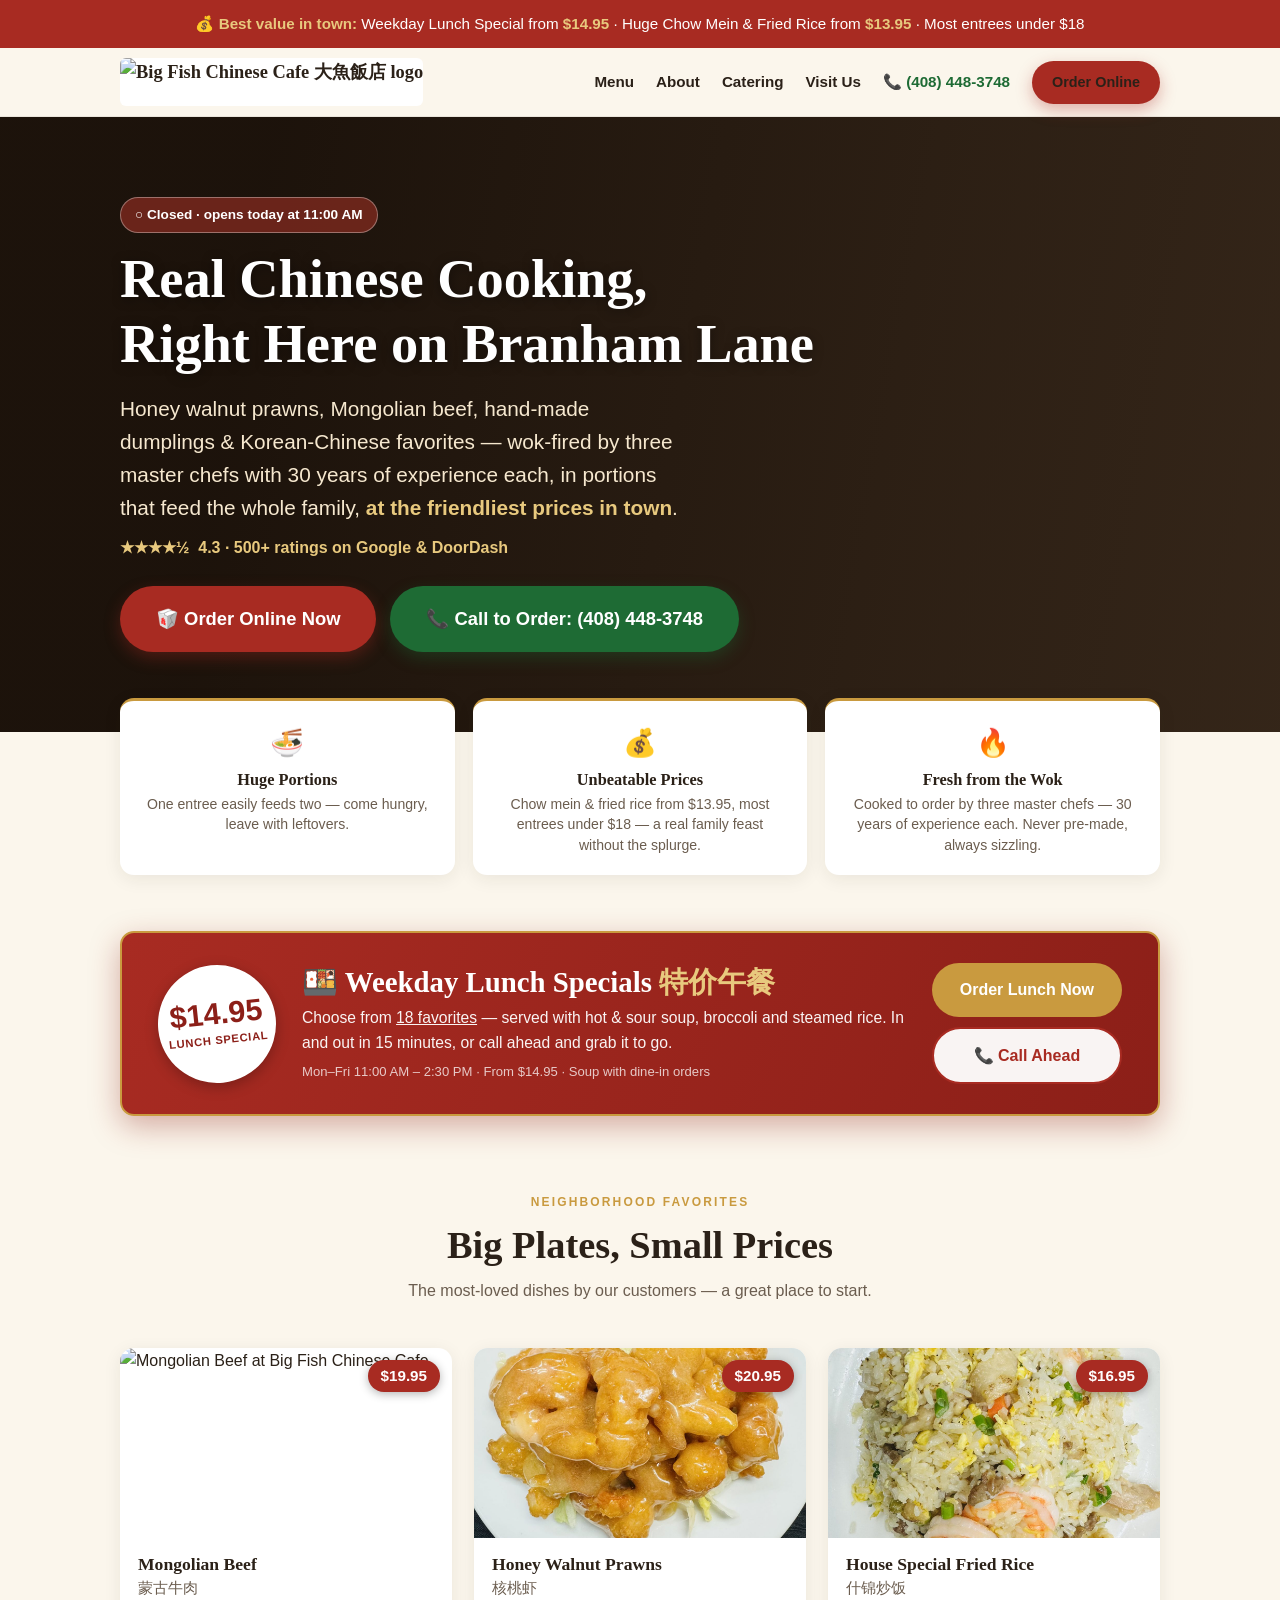
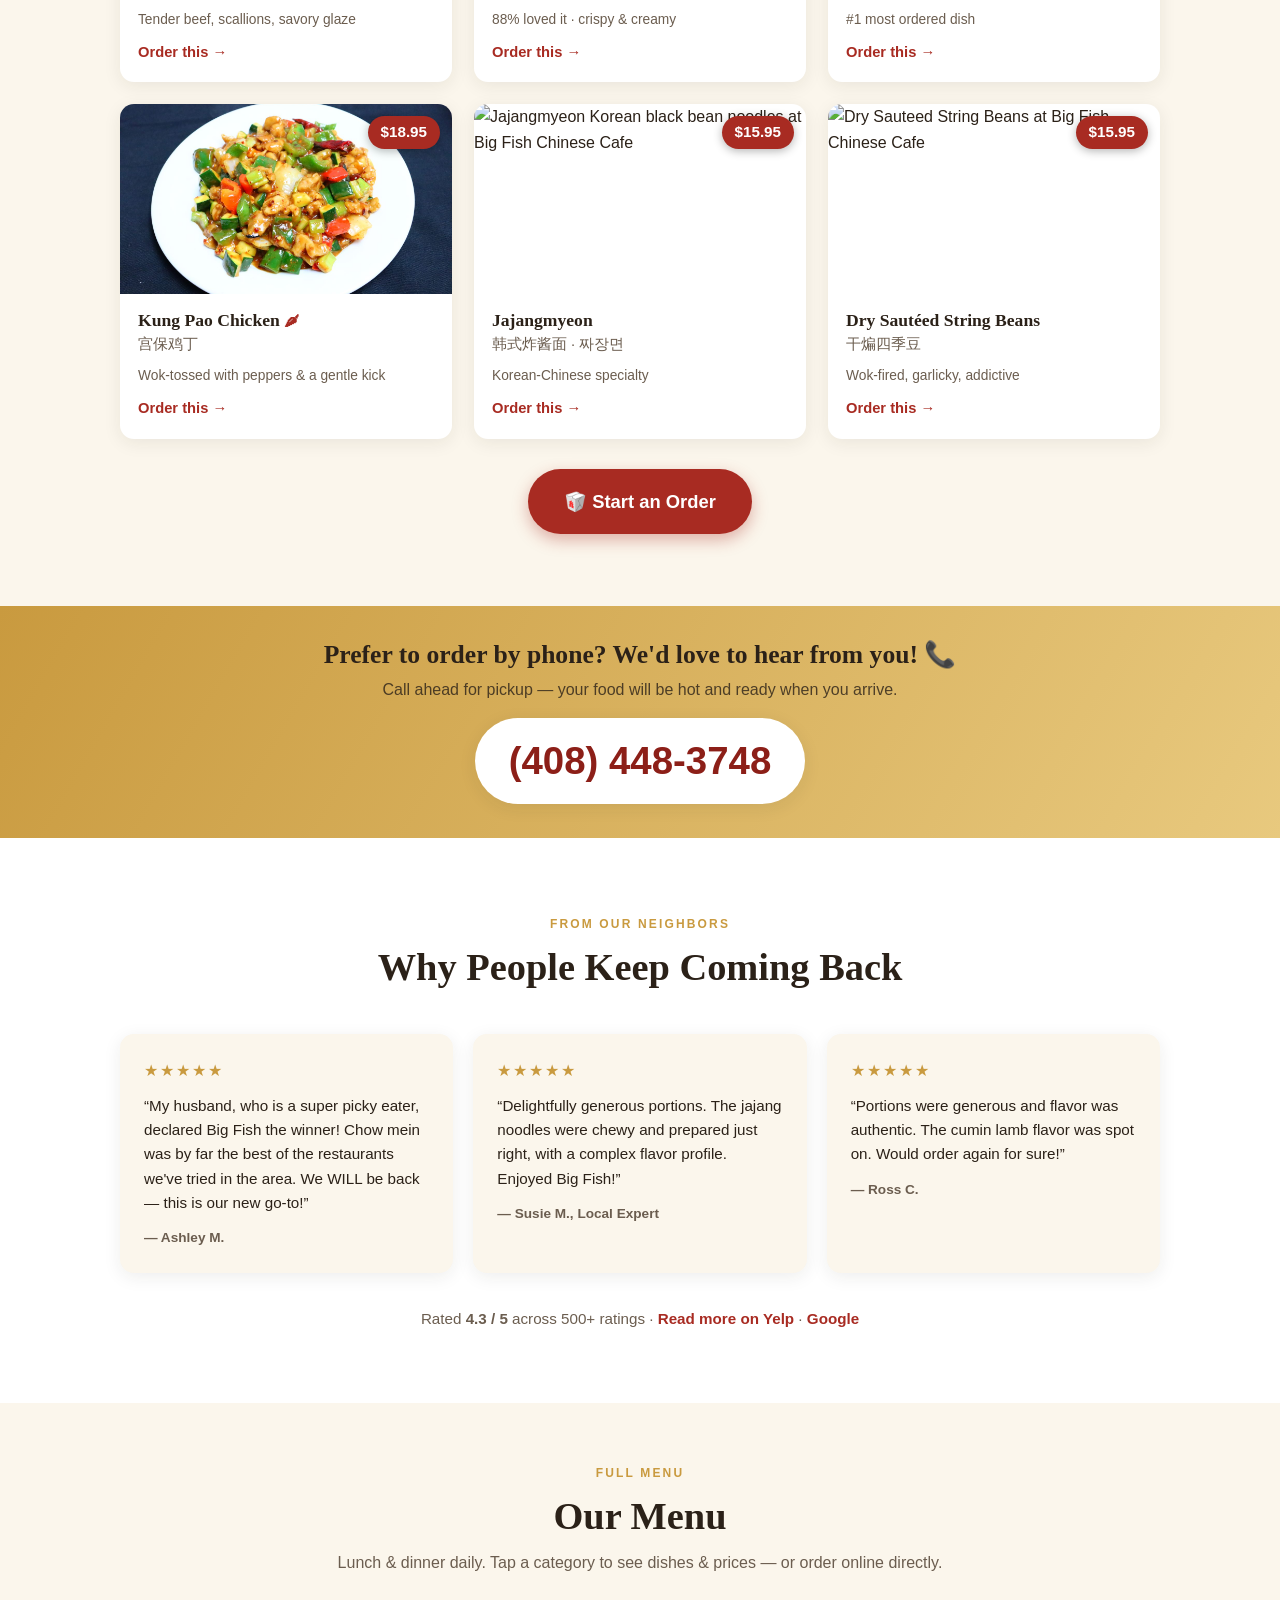
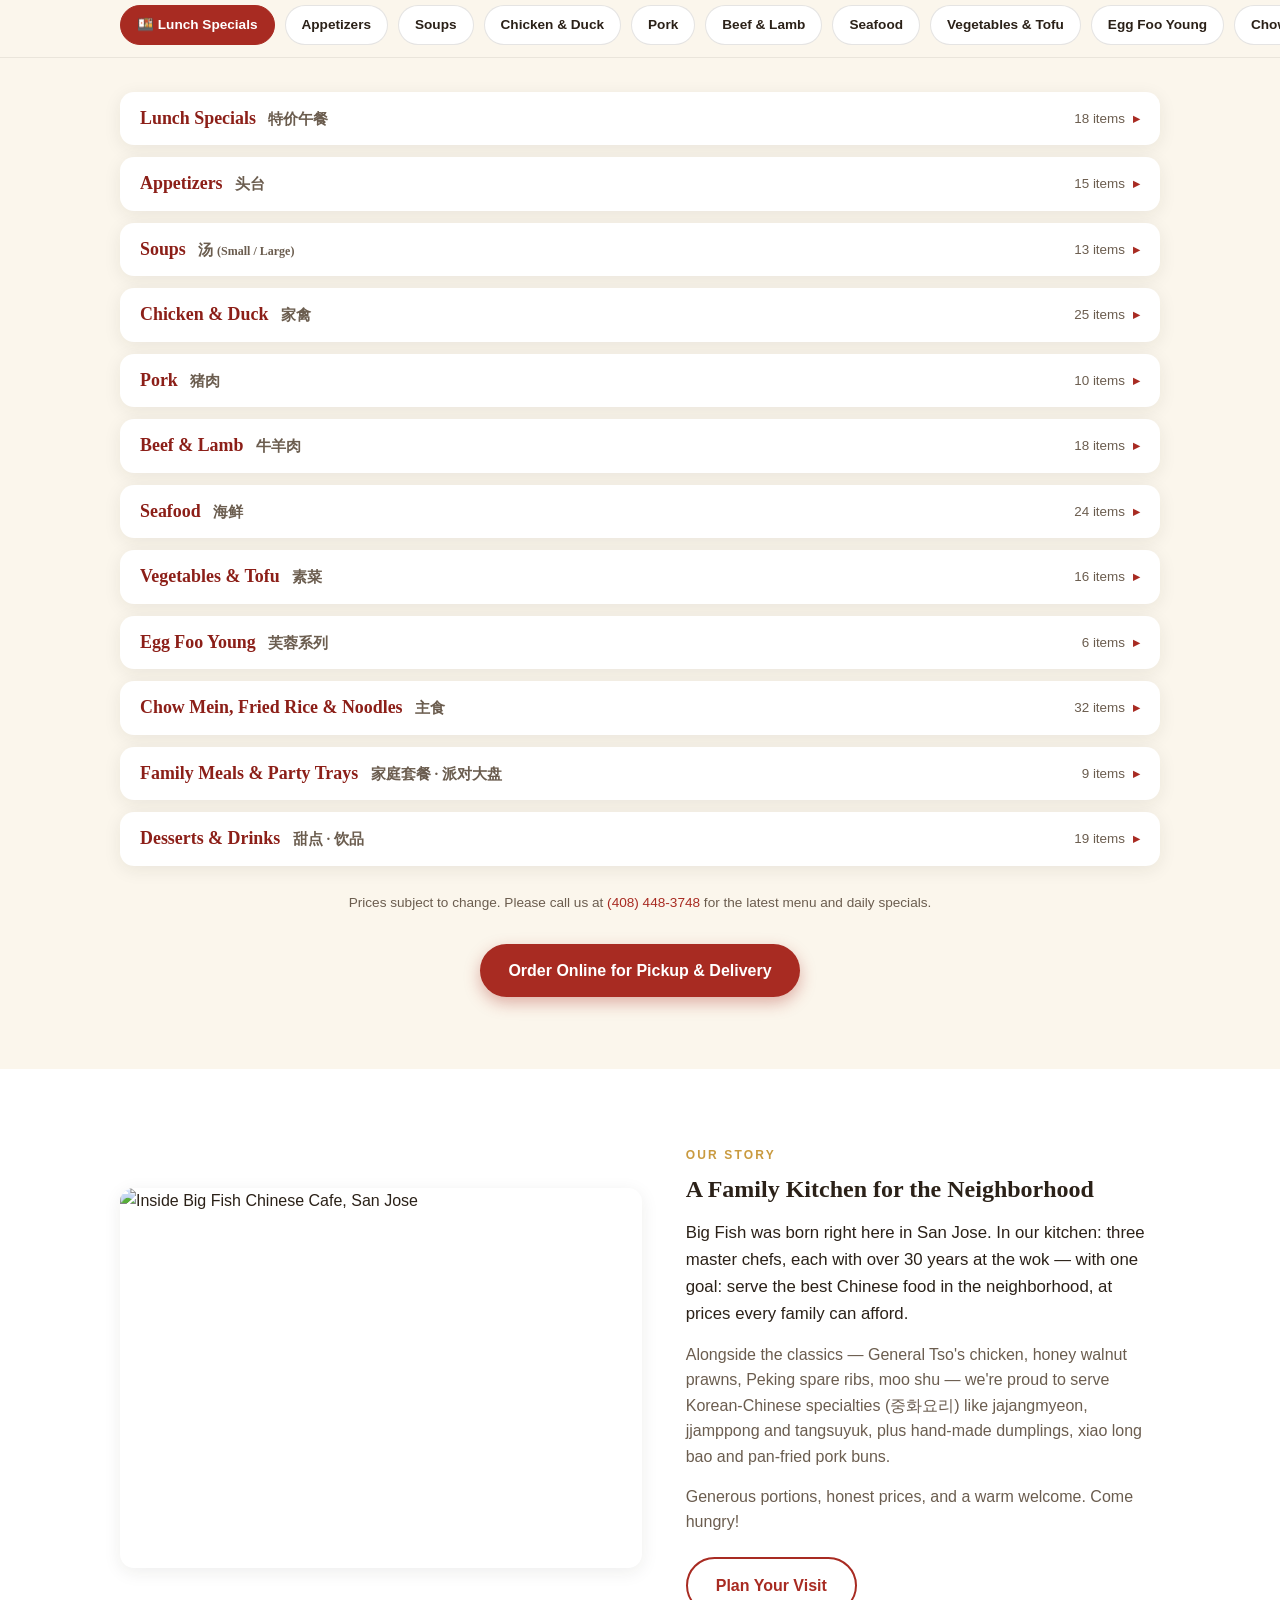
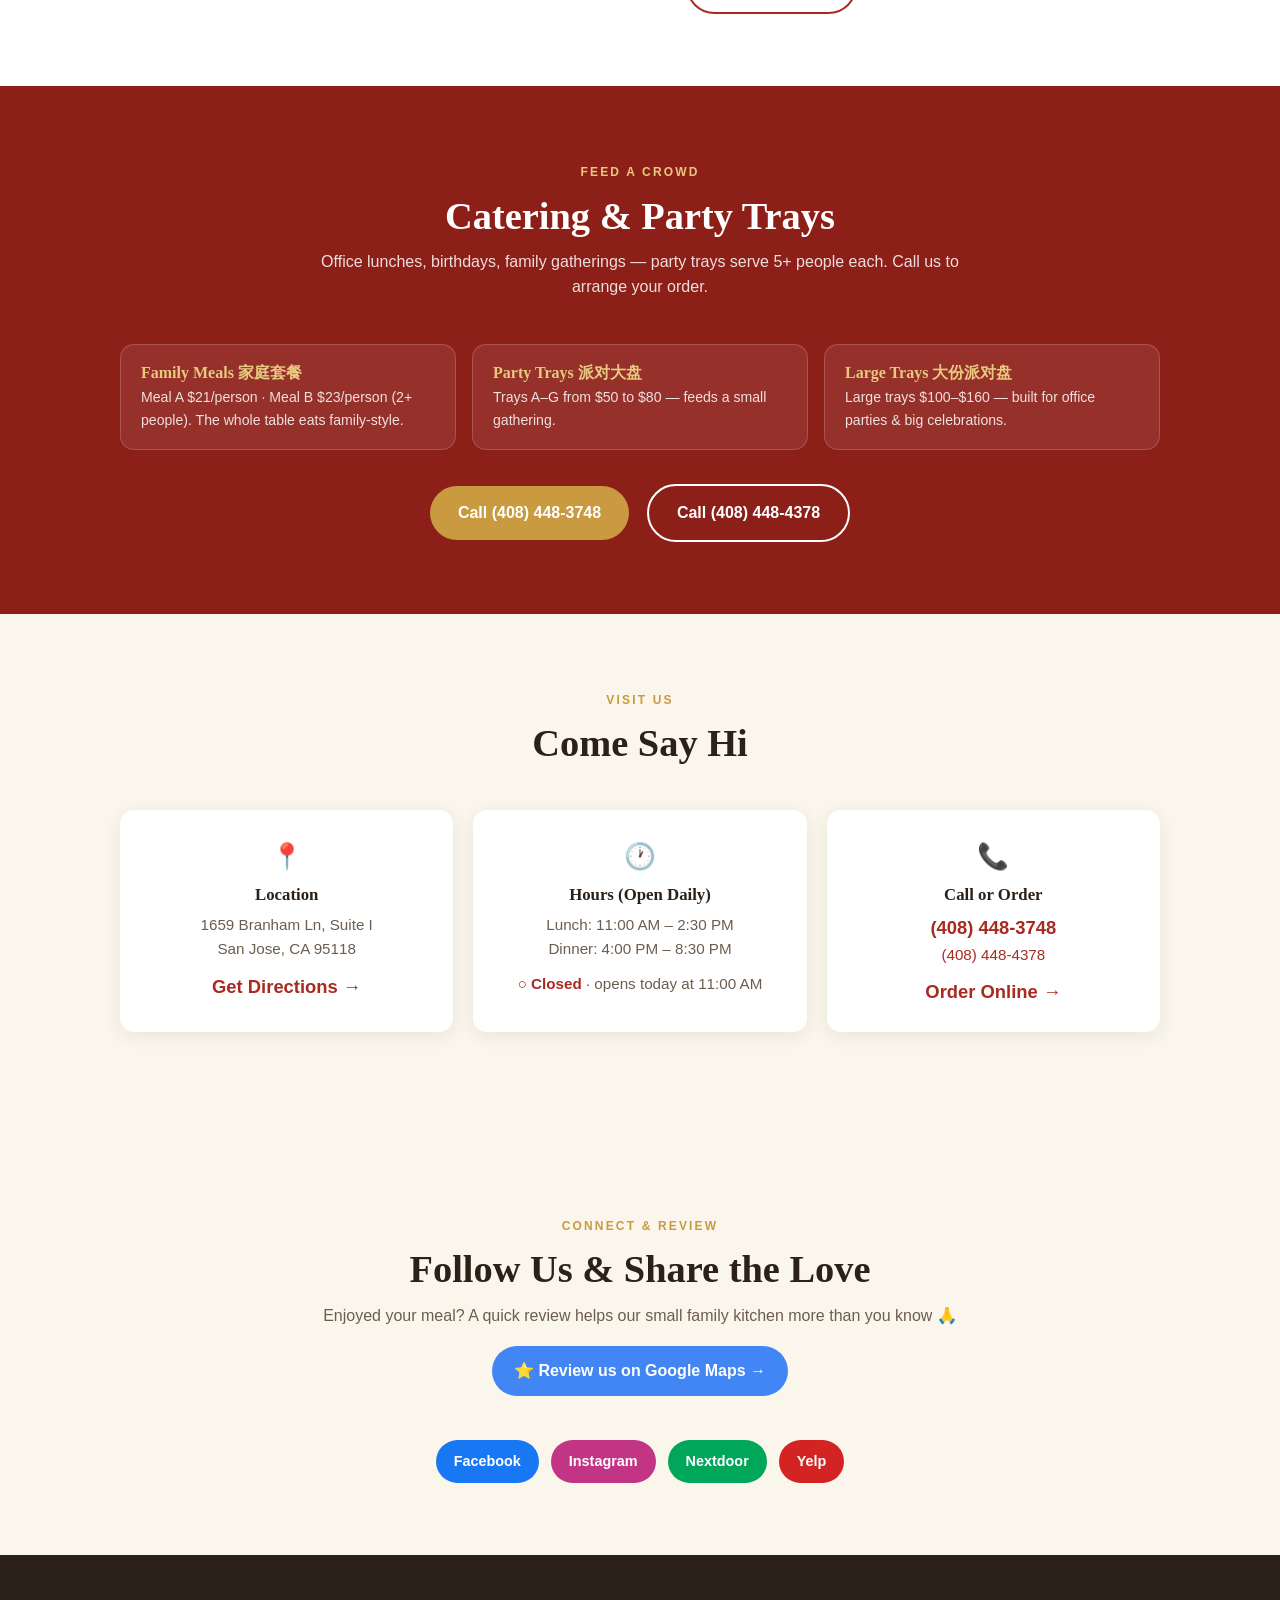
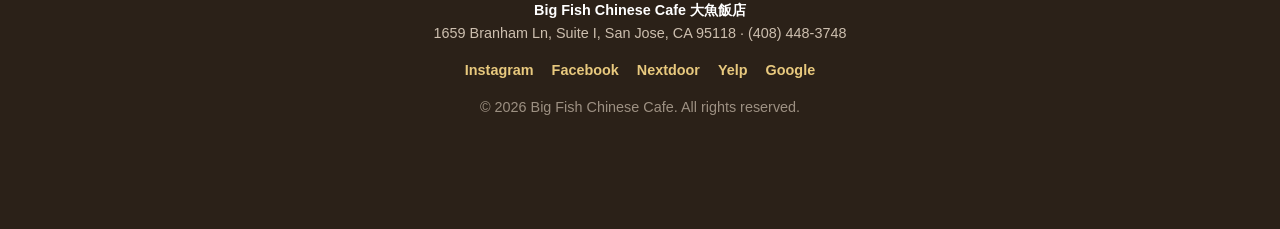
==== index.html @ d81a7744 "Soup banner opens video modal with Order button" ====
<!DOCTYPE html>
<html lang="en">
<head>
<meta charset="UTF-8">
<meta name="viewport" content="width=device-width, initial-scale=1.0">
<title>Big Fish Chinese Cafe | Chinese &amp; Korean-Chinese Food in San Jose, CA — Order Online</title>
<meta name="description" content="Big Fish Chinese Cafe in San Jose (Branham Ln) — delicious Chinese & Korean-Chinese food at the best prices in town. Huge portions, honest prices. Honey walnut prawns, Mongolian beef, jajangmyeon & more. Order online for pickup or delivery. ★4.3 rated.">
<link rel="canonical" href="https://bigfishchinesecafe.com/">
<meta property="og:type" content="restaurant">
<meta property="og:title" content="Big Fish Chinese Cafe — San Jose | Order Online">
<meta property="og:description" content="Authentic Chinese & Korean-Chinese food on Branham Ln, San Jose. ★4.3 rated. Generous portions, family recipes, online ordering for pickup & delivery.">
<meta property="og:url" content="https://bigfishchinesecafe.com/">
<meta property="og:image" content="https://bigfishchinesecafe.com/images/hero.jpg">
<meta name="twitter:card" content="summary_large_image">
<link rel="icon" type="image/png" href="favicon.png">
<link rel="apple-touch-icon" href="apple-touch-icon.png">
<link rel="manifest" href="manifest.json">
<meta name="theme-color" content="#A82B22">
<script type="application/ld+json">
{
  "@context": "https://schema.org",
  "@type": "Restaurant",
  "name": "Big Fish Chinese Cafe",
  "alternateName": "大魚飯店",
  "image": "https://bigfishchinesecafe.com/images/hero.jpg",
  "url": "https://bigfishchinesecafe.com/",
  "telephone": "+1-408-448-3748",
  "servesCuisine": ["Chinese", "Korean-Chinese", "Szechuan", "Asian Fusion"],
  "priceRange": "$$",
  "address": {
    "@type": "PostalAddress",
    "streetAddress": "1659 Branham Ln, Suite I",
    "addressLocality": "San Jose",
    "addressRegion": "CA",
    "postalCode": "95118",
    "addressCountry": "US"
  },
  "geo": { "@type": "GeoCoordinates", "latitude": 37.267, "longitude": -121.86377 },
  "openingHoursSpecification": [
    { "@type": "OpeningHoursSpecification", "dayOfWeek": ["Monday","Tuesday","Wednesday","Thursday","Friday","Saturday","Sunday"], "opens": "11:00", "closes": "14:30" },
    { "@type": "OpeningHoursSpecification", "dayOfWeek": ["Monday","Tuesday","Wednesday","Thursday","Friday","Saturday","Sunday"], "opens": "16:00", "closes": "20:30" }
  ],
  "menu": "https://bigfishchinesecafe.com/#menu",
  "acceptsReservations": "True",
  "hasMap": "https://www.google.com/maps/search/?api=1&query=Big+Fish+Chinese+Cafe+1659+Branham+Ln+San+Jose+CA+95118",
  "sameAs": [
    "https://www.instagram.com/bigfishchinesecafe/",
    "https://www.facebook.com/profile.php?id=61591763111032",
    "https://www.yelp.com/biz/big-fish-chinese-cafe-san-jose"
  ]
}
</script>
<style>
:root{
  --red:#A82B22; --red-dark:#8C1F18; --gold:#C99A3F; --gold-light:#E8C97E;
  --cream:#FBF6EC; --paper:#FFFFFF; --ink:#2B2118; --ink-soft:#6B5D4F;
  --radius:14px; --shadow:0 4px 18px rgba(43,33,24,.08);
}
*{margin:0;padding:0;box-sizing:border-box}
html{scroll-behavior:smooth;scroll-padding-top:120px}
body{font-family:-apple-system,BlinkMacSystemFont,"Segoe UI",Roboto,"Helvetica Neue",Arial,"PingFang SC","Hiragino Sans GB","Microsoft YaHei",sans-serif;color:var(--ink);background:var(--cream);line-height:1.6}
img{max-width:100%;display:block}
a{color:var(--red);text-decoration:none}
h1,h2,h3{font-family:Georgia,"Times New Roman","Songti SC",serif;line-height:1.2}
.wrap{max-width:1080px;margin:0 auto;padding:0 20px}
.btn{display:inline-block;padding:14px 28px;border-radius:999px;font-weight:700;font-size:1rem;text-align:center;transition:transform .15s ease, box-shadow .15s ease;cursor:pointer;border:none}
.btn:active{transform:scale(.97)}
.btn-primary{background:var(--red);color:#fff;box-shadow:0 6px 16px rgba(168,43,34,.35)}
.btn-primary:hover{background:var(--red-dark)}
.btn-pulse{animation:pulse 2s infinite}
@keyframes pulse{0%{box-shadow:0 0 0 0 rgba(168,43,34,.55)}70%{box-shadow:0 0 0 16px rgba(168,43,34,0)}100%{box-shadow:0 0 0 0 rgba(168,43,34,0)}}
.btn-xl{font-size:1.15rem;padding:18px 36px}
.btn-phone{background:#1E6B34;color:#fff;box-shadow:0 6px 16px rgba(30,107,52,.35);font-variant-numeric:tabular-nums}
.btn-phone:hover{background:#16562a}
.call-strip{background:linear-gradient(120deg,var(--gold) 0%,var(--gold-light) 100%);padding:34px 20px;text-align:center}
.call-strip h3{font-size:clamp(1.2rem,2.6vw,1.6rem);color:var(--ink);margin-bottom:6px}
.call-strip p{color:var(--ink);opacity:.8;margin-bottom:16px}
.call-strip a.number{display:inline-block;font-size:clamp(1.6rem,5vw,2.4rem);font-weight:800;color:var(--red-dark);background:#fff;padding:12px 34px;border-radius:999px;box-shadow:var(--shadow)}
.btn-outline{background:#fff;color:var(--red);border:2px solid var(--red)}
.btn-gold{background:var(--gold);color:#fff}
.eyebrow{display:inline-block;letter-spacing:.18em;text-transform:uppercase;font-size:.75rem;font-weight:700;color:var(--gold);margin-bottom:10px}

/* Header */
header{position:sticky;top:0;z-index:100;background:rgba(251,246,236,.95);backdrop-filter:blur(8px);border-bottom:1px solid rgba(43,33,24,.08)}
.nav{display:flex;align-items:center;justify-content:space-between;padding:10px 20px;max-width:1080px;margin:0 auto}
.brand{display:flex;align-items:center;gap:10px;font-family:Georgia,serif;font-weight:700;font-size:1.15rem;color:var(--ink)}
.brand img{height:48px;width:auto;border-radius:6px;background:#fff}
.nav-links{display:flex;gap:22px;align-items:center}
.nav-links a{color:var(--ink);font-weight:600;font-size:.95rem}
.nav-links a:hover{color:var(--red)}
.nav .btn{padding:10px 20px;font-size:.9rem}
@media(max-width:760px){.nav-links a:not(.btn){display:none}}

/* Hero */
.hero{position:relative;min-height:520px;display:flex;align-items:center;color:#fff;background:#3a2a1c url('https://bigfishchinesecafe.com/images/hero.jpg') center/cover no-repeat}
.hero::after{content:"";position:absolute;inset:0;background:linear-gradient(100deg,rgba(20,12,6,.78) 20%,rgba(20,12,6,.35) 70%,rgba(20,12,6,.15))}
.hero-inner{position:relative;z-index:2;padding:80px 20px;max-width:1080px;margin:0 auto;width:100%}
.hero h1{font-size:clamp(2.1rem,5vw,3.4rem);margin-bottom:14px;text-shadow:0 2px 12px rgba(0,0,0,.4)}
.hero p.tag{font-size:clamp(1.05rem,2.2vw,1.3rem);max-width:560px;margin-bottom:10px;color:#F6E8CF}
.hero .stars{font-size:1rem;color:var(--gold-light);font-weight:700;margin-bottom:26px}
.hero .cta-row{display:flex;gap:14px;flex-wrap:wrap}
.hero .open-badge{display:inline-block;margin-bottom:14px;padding:6px 14px;border-radius:999px;font-size:.85rem;font-weight:700;background:rgba(255,255,255,.15);border:1px solid rgba(255,255,255,.35)}
.hero .open-badge.open{background:rgba(46,125,50,.85)}
.hero .open-badge.closed{background:rgba(120,40,30,.85)}

/* Value strip */
.value-strip{display:grid;grid-template-columns:repeat(auto-fit,minmax(220px,1fr));gap:18px;max-width:1080px;margin:-34px auto 0;padding:0 20px;position:relative;z-index:5}
.vp{background:#fff;border-radius:var(--radius);box-shadow:var(--shadow);padding:20px 22px;text-align:center;border-top:3px solid var(--gold)}
.vp .ico{font-size:1.7rem}
.vp h3{font-size:1.02rem;margin:6px 0 4px}
.vp p{font-size:.88rem;color:var(--ink-soft);line-height:1.45}

/* Lunch banner */
.lunch-banner{max-width:1080px;margin:56px auto 0;padding:0 20px}
.lunch-inner{background:linear-gradient(115deg,var(--red) 0%,var(--red-dark) 100%);border-radius:var(--radius);box-shadow:0 10px 30px rgba(140,31,24,.35);color:#fff;display:grid;grid-template-columns:auto 1fr auto;gap:26px;align-items:center;padding:30px 36px;border:2px solid var(--gold)}
.lunch-price{text-align:center;background:#fff;color:var(--red-dark);border-radius:50%;width:118px;height:118px;display:flex;flex-direction:column;justify-content:center;box-shadow:0 4px 14px rgba(0,0,0,.25);transform:rotate(-6deg)}
.lunch-price .amount{font-size:1.9rem;font-weight:900;line-height:1}
.lunch-price .label{font-size:.7rem;font-weight:700;letter-spacing:.06em;margin-top:4px}
.lunch-info h2{font-size:clamp(1.3rem,3vw,1.8rem);margin-bottom:6px;color:#fff}
.lunch-info p{font-size:.98rem;opacity:.95}
.lunch-info .terms{font-size:.82rem;opacity:.75;margin-top:6px}
.lunch-cta{display:flex;flex-direction:column;gap:10px}
.lunch-cta .btn{white-space:nowrap}
@media(max-width:820px){.lunch-inner{grid-template-columns:1fr;text-align:center;gap:18px}.lunch-price{margin:0 auto}.lunch-cta{flex-direction:row;justify-content:center;flex-wrap:wrap}}

/* Promo strip */
.promo{background:var(--red);color:#fff;text-align:center;padding:12px 16px;font-size:.95rem;display:grid}
.promo strong{color:var(--gold-light)}
.promo .promo-msg{grid-area:1/1;opacity:0;transition:opacity .9s ease;pointer-events:none}
.promo .promo-msg.active{opacity:1;pointer-events:auto}
.promo a{color:#fff;text-decoration:underline;font-weight:700}
.soup-modal{position:fixed;inset:0;z-index:200;display:none;align-items:center;justify-content:center;background:rgba(0,0,0,.72);padding:18px}
.soup-modal.show{display:flex}
.soup-modal .sm-card{background:#fff;border-radius:18px;max-width:380px;width:100%;max-height:92vh;overflow:auto;position:relative;box-shadow:0 24px 60px rgba(0,0,0,.4)}
.soup-modal video{display:block;width:100%;height:auto;max-height:56vh;object-fit:contain;background:#000;border-radius:18px 18px 0 0}
.soup-modal .sm-body{padding:18px 20px 22px;text-align:center}
.soup-modal .sm-body h3{margin:0 0 6px;font-size:1.25rem}
.soup-modal .sm-body p{color:var(--ink-soft);font-size:.92rem;margin:0 0 14px}
.soup-modal .sm-close{position:absolute;top:10px;right:10px;z-index:2;width:34px;height:34px;border:0;border-radius:50%;background:rgba(0,0,0,.55);color:#fff;font-size:19px;line-height:34px;cursor:pointer}

/* Sections */
section{padding:72px 0}
.section-head{text-align:center;max-width:640px;margin:0 auto 44px}
.section-head h2{font-size:clamp(1.7rem,3.6vw,2.4rem);margin-bottom:10px}
.section-head p{color:var(--ink-soft)}

/* Favorites */
.fav-grid{display:grid;grid-template-columns:repeat(auto-fit,minmax(250px,1fr));gap:22px}
.fav-card{position:relative;background:var(--paper);border-radius:var(--radius);overflow:hidden;box-shadow:var(--shadow);transition:box-shadow .25s}
.fav-card:hover{box-shadow:0 10px 28px rgba(43,33,24,.18)}
.fav-card .imgwrap{height:190px;overflow:hidden}
.fav-card img{height:190px;width:100%;object-fit:cover;transition:transform .45s ease}
.fav-card:hover img{transform:scale(1.07)}
.fav-card .price-tag{position:absolute;top:12px;right:12px;background:var(--red);color:#fff;font-weight:800;padding:4px 13px;border-radius:999px;font-size:.95rem;box-shadow:0 2px 10px rgba(0,0,0,.3)}
.fav-card .fav-body{padding:16px 18px 18px}
.fav-card h3{font-size:1.1rem;margin-bottom:2px}
.fav-card .zh{color:var(--ink-soft);font-size:.92rem}
.fav-card .meta{margin-top:8px;font-size:.86rem;color:var(--ink-soft)}
.fav-card .order-link{display:inline-block;margin-top:10px;font-weight:800;font-size:.92rem;color:var(--red)}
.fav-card .order-link:hover{text-decoration:underline}

/* Reviews */
.reviews{background:#fff}
.review-grid{display:grid;grid-template-columns:repeat(auto-fit,minmax(280px,1fr));gap:20px}
.review-card{background:var(--cream);border-radius:var(--radius);padding:24px;box-shadow:var(--shadow)}
.review-card .stars{color:var(--gold);letter-spacing:2px;margin-bottom:10px}
.review-card p{font-size:.95rem;margin-bottom:12px}
.review-card .who{font-size:.85rem;color:var(--ink-soft);font-weight:600}
.rating-banner{text-align:center;margin-top:34px;color:var(--ink-soft);font-size:.95rem}
.rating-banner a{font-weight:700}

/* Menu */
.menu-nav{position:sticky;top:62px;z-index:90;background:var(--cream);padding:12px 0;overflow-x:auto;white-space:nowrap;border-bottom:1px solid rgba(43,33,24,.08);-webkit-overflow-scrolling:touch}
.menu-nav .wrap{display:flex;gap:10px}
.menu-nav a{flex:0 0 auto;padding:8px 16px;border-radius:999px;background:#fff;border:1px solid rgba(43,33,24,.12);color:var(--ink);font-size:.85rem;font-weight:600}
.menu-nav a:hover{border-color:var(--red);color:var(--red)}
.menu-cat{background:#fff;border-radius:var(--radius);box-shadow:var(--shadow);margin-bottom:12px;overflow:hidden}
.menu-cat summary{display:flex;justify-content:space-between;align-items:center;gap:12px;padding:16px 20px;cursor:pointer;user-select:none;list-style:none}
.menu-cat summary::-webkit-details-marker{display:none}
.menu-cat summary:hover{background:var(--cream)}
.menu-cat h3{font-size:1.12rem;color:var(--red-dark);margin:0}
.menu-cat h3 .zh{font-size:.95rem;color:var(--ink-soft);font-family:inherit;margin-left:8px}
.cat-meta{color:var(--ink-soft);font-size:.84rem;white-space:nowrap;display:flex;align-items:center;gap:8px}
.cat-meta .chev{display:inline-block;transition:transform .2s ease;color:var(--red);font-weight:700}
details[open] > summary .chev{transform:rotate(90deg)}
details[open] > summary{border-bottom:1px dashed rgba(43,33,24,.14)}
.menu-cat > p{padding:12px 20px 0}
.menu-cat .menu-items{padding:10px 20px 18px}
.menu-items{display:grid;grid-template-columns:repeat(auto-fit,minmax(320px,1fr));gap:6px 40px}
.mi{display:flex;justify-content:space-between;align-items:baseline;gap:12px;padding:9px 0;border-bottom:1px dashed rgba(43,33,24,.14)}
.mi .n{font-weight:600}
.mi .n .zh{color:var(--ink-soft);font-weight:400;font-size:.9em;margin-left:6px}
.mi .n .note{display:block;font-weight:400;font-size:.82em;color:var(--ink-soft)}
.mi .p{font-weight:700;color:var(--red-dark);white-space:nowrap}
.spicy{color:var(--red);font-size:.85em}
.menu-footnote{margin-top:26px;text-align:center;color:var(--ink-soft);font-size:.85rem}
.menu-cta{margin-top:30px;text-align:center}

/* About */
.about{background:#fff}
.about-grid{display:grid;grid-template-columns:1.1fr 1fr;gap:44px;align-items:center}
.about-grid img{border-radius:var(--radius);box-shadow:var(--shadow);width:100%;height:380px;object-fit:cover}
.about-grid p{margin-bottom:14px;color:var(--ink-soft)}
.about-grid p.lead{color:var(--ink);font-size:1.05rem}
@media(max-width:820px){.about-grid{grid-template-columns:1fr}}

/* Gallery */
.gallery-grid{display:grid;grid-template-columns:repeat(auto-fit,minmax(180px,1fr));gap:12px}
.gallery-grid img{height:180px;width:100%;object-fit:cover;border-radius:10px}

/* Catering */
.catering{background:var(--red-dark);color:#fff}
.catering .section-head h2,.catering .section-head p{color:#fff}
.catering .section-head p{opacity:.85}
.tray-grid{display:grid;grid-template-columns:repeat(auto-fit,minmax(220px,1fr));gap:16px;margin-bottom:34px}
.tray{background:rgba(255,255,255,.08);border:1px solid rgba(255,255,255,.18);border-radius:var(--radius);padding:18px 20px}
.tray h3{font-size:1rem;margin-bottom:4px;color:var(--gold-light)}
.tray p{font-size:.88rem;opacity:.85}
.catering .center{text-align:center}

/* Visit */
.visit-grid{display:grid;grid-template-columns:repeat(auto-fit,minmax(240px,1fr));gap:20px;margin-bottom:36px}
.visit-card{background:#fff;border-radius:var(--radius);padding:26px;box-shadow:var(--shadow);text-align:center}
.visit-card .ico{font-size:1.6rem;margin-bottom:8px}
.visit-card h3{font-size:1.05rem;margin-bottom:8px}
.visit-card p{color:var(--ink-soft);font-size:.95rem}
.visit-card a.big{font-size:1.15rem;font-weight:700}

/* Footer */
footer{background:var(--ink);color:#CDBFAF;padding:44px 0 110px;text-align:center;font-size:.9rem}
footer .social{margin:14px 0;display:flex;gap:18px;justify-content:center}
footer .social a{color:var(--gold-light);font-weight:600}
footer .legal{opacity:.7;margin-top:10px}

/* Mobile action bar */
.action-bar{position:fixed;bottom:0;left:0;right:0;z-index:120;display:none;background:#fff;border-top:1px solid rgba(43,33,24,.12);box-shadow:0 -4px 18px rgba(43,33,24,.12)}
.action-bar a{flex:1;text-align:center;padding:16px 4px;font-weight:800;font-size:1rem;color:var(--ink)}
.action-bar a.order{background:var(--red);color:#fff}
.action-bar a.call{background:#1E6B34;color:#fff}
@media(max-width:760px){.action-bar{display:flex}footer{padding-bottom:140px}}
</style>
</head>
<body>

<div class="promo" id="promoRotator">
  <div class="promo-msg active">💰 <strong>Best value in town:</strong> Weekday Lunch Special from <strong>$14.95</strong> · Huge Chow Mein &amp; Fried Rice from <strong>$13.95</strong> · Most entrees under $18</div>
  <div class="promo-msg">🍲 <strong>NEW · Back on the menu:</strong> The Secret Sizzling Rice Soup 锅巴汤 — from <strong>$16.95</strong> · <a href="#" id="soupPromoLink">Watch it sizzle →</a></div>
</div>

<header>
  <nav class="nav">
    <a class="brand" href="#top">
      <img src="https://bigfishchinesecafe.com/images/logo.jpg" alt="Big Fish Chinese Cafe 大魚飯店 logo">
    </a>
    <div class="nav-links">
      <a href="#menu">Menu</a>
      <a href="#about">About</a>
      <a href="#catering">Catering</a>
      <a href="#visit">Visit Us</a>
      <a href="tel:4084483748" style="color:#1E6B34;white-space:nowrap">📞 (408) 448-3748</a>
      <a class="btn btn-primary" href="https://www.clover.com/online-ordering/big-fish-chinese-cafe-san-jose">Order Online</a>
    </div>
  </nav>
</header>

<main id="top">

<section class="hero" style="padding:0">
  <div class="hero-inner">
    <span class="open-badge" id="openBadge">Open daily · 11–2:30 &amp; 4–8:30</span>
    <h1>Real Chinese Cooking,<br>Right Here on Branham Lane</h1>
    <p class="tag">Honey walnut prawns, Mongolian beef, hand-made dumplings &amp; Korean-Chinese favorites — wok-fired by three master chefs with 30 years of experience each, in portions that feed the whole family, <strong style="color:var(--gold-light)">at the friendliest prices in town</strong>.</p>
    <div class="stars">★★★★½ &nbsp;4.3 · 500+ ratings on Google &amp; DoorDash</div>
    <div class="cta-row">
      <a class="btn btn-primary btn-xl btn-pulse" href="https://www.clover.com/online-ordering/big-fish-chinese-cafe-san-jose">🥡 Order Online Now</a>
      <a class="btn btn-phone btn-xl" href="tel:4084483748">📞 Call to Order: (408) 448-3748</a>
    </div>
  </div>
</section>

<div class="value-strip">
  <div class="vp"><div class="ico">🍜</div><h3>Huge Portions</h3><p>One entree easily feeds two — come hungry, leave with leftovers.</p></div>
  <div class="vp"><div class="ico">💰</div><h3>Unbeatable Prices</h3><p>Chow mein &amp; fried rice from $13.95, most entrees under $18 — a real family feast without the splurge.</p></div>
  <div class="vp"><div class="ico">🔥</div><h3>Fresh from the Wok</h3><p>Cooked to order by three master chefs — 30 years of experience each. Never pre-made, always sizzling.</p></div>
</div>

<div class="lunch-banner" id="lunch">
  <div class="lunch-inner">
    <div class="lunch-price"><span class="amount">$14.95</span><span class="label">LUNCH SPECIAL</span></div>
    <div class="lunch-info">
      <h2>🍱 Weekday Lunch Specials <span style="color:var(--gold-light)">特价午餐</span></h2>
      <p>Choose from <a href="#m-lunch" style="color:#fff;text-decoration:underline">18 favorites</a> — served with hot &amp; sour soup, broccoli and steamed rice. In and out in 15 minutes, or call ahead and grab it to go.</p>
      <p class="terms">Mon–Fri 11:00 AM – 2:30 PM · From $14.95 · Soup with dine-in orders</p>
    </div>
    <div class="lunch-cta">
      <a class="btn btn-gold" href="https://www.clover.com/online-ordering/big-fish-chinese-cafe-san-jose">Order Lunch Now</a>
      <a class="btn btn-outline" style="background:rgba(255,255,255,.95)" href="tel:4084483748">📞 Call Ahead</a>
    </div>
  </div>
</div>

<section id="favorites">
  <div class="wrap">
    <div class="section-head">
      <span class="eyebrow">Neighborhood Favorites</span>
      <h2>Big Plates, Small Prices</h2>
      <p>The most-loved dishes by our customers — a great place to start.</p>
    </div>
    <div class="fav-grid">
      <article class="fav-card">
        <div class="imgwrap"><img src="https://bigfishchinesecafe.com/images/dish4.jpg" alt="Mongolian Beef at Big Fish Chinese Cafe" loading="lazy"></div>
        <span class="price-tag">$19.95</span>
        <div class="fav-body">
          <h3>Mongolian Beef</h3>
          <div class="zh">蒙古牛肉</div>
          <div class="meta">Tender beef, scallions, savory glaze</div>
          <a class="order-link" href="https://www.clover.com/online-ordering/big-fish-chinese-cafe-san-jose">Order this →</a>
        </div>
      </article>
      <article class="fav-card">
        <div class="imgwrap"><img src="images/walnut-prawns.jpg" alt="Honey Walnut Prawns at Big Fish Chinese Cafe" loading="lazy"></div>
        <span class="price-tag">$20.95</span>
        <div class="fav-body">
          <h3>Honey Walnut Prawns</h3>
          <div class="zh">核桃虾</div>
          <div class="meta">88% loved it · crispy &amp; creamy</div>
          <a class="order-link" href="https://www.clover.com/online-ordering/big-fish-chinese-cafe-san-jose">Order this →</a>
        </div>
      </article>
      <article class="fav-card">
        <div class="imgwrap"><img src="images/fried-rice.jpg" alt="House Special Fried Rice at Big Fish Chinese Cafe" loading="lazy"></div>
        <span class="price-tag">$16.95</span>
        <div class="fav-body">
          <h3>House Special Fried Rice</h3>
          <div class="zh">什锦炒饭</div>
          <div class="meta">#1 most ordered dish</div>
          <a class="order-link" href="https://www.clover.com/online-ordering/big-fish-chinese-cafe-san-jose">Order this →</a>
        </div>
      </article>
      <article class="fav-card">
        <div class="imgwrap"><img src="images/kungpao-chicken.jpg" alt="Kung Pao Chicken at Big Fish Chinese Cafe" loading="lazy"></div>
        <span class="price-tag">$18.95</span>
        <div class="fav-body">
          <h3>Kung Pao Chicken <span class="spicy">🌶</span></h3>
          <div class="zh">宫保鸡丁</div>
          <div class="meta">Wok-tossed with peppers &amp; a gentle kick</div>
          <a class="order-link" href="https://www.clover.com/online-ordering/big-fish-chinese-cafe-san-jose">Order this →</a>
        </div>
      </article>
      <article class="fav-card">
        <div class="imgwrap"><img src="https://bigfishchinesecafe.com/images/dish8.jpg" alt="Jajangmyeon Korean black bean noodles at Big Fish Chinese Cafe" loading="lazy"></div>
        <span class="price-tag">$15.95</span>
        <div class="fav-body">
          <h3>Jajangmyeon</h3>
          <div class="zh">韩式炸酱面 · 짜장면</div>
          <div class="meta">Korean-Chinese specialty</div>
          <a class="order-link" href="https://www.clover.com/online-ordering/big-fish-chinese-cafe-san-jose">Order this →</a>
        </div>
      </article>
      <article class="fav-card">
        <div class="imgwrap"><img src="https://bigfishchinesecafe.com/images/dish2.jpg" alt="Dry Sauteed String Beans at Big Fish Chinese Cafe" loading="lazy"></div>
        <span class="price-tag">$15.95</span>
        <div class="fav-body">
          <h3>Dry Sautéed String Beans</h3>
          <div class="zh">干煸四季豆</div>
          <div class="meta">Wok-fired, garlicky, addictive</div>
          <a class="order-link" href="https://www.clover.com/online-ordering/big-fish-chinese-cafe-san-jose">Order this →</a>
        </div>
      </article>
    </div>
    <div class="menu-cta">
      <a class="btn btn-primary btn-xl btn-pulse" href="https://www.clover.com/online-ordering/big-fish-chinese-cafe-san-jose">🥡 Start an Order</a>
    </div>
  </div>
</section>

<div class="call-strip">
  <h3>Prefer to order by phone? We'd love to hear from you! 📞</h3>
  <p>Call ahead for pickup — your food will be hot and ready when you arrive.</p>
  <a class="number" href="tel:4084483748">(408) 448-3748</a>
</div>

<section class="reviews">
  <div class="wrap">
    <div class="section-head">
      <span class="eyebrow">From Our Neighbors</span>
      <h2>Why People Keep Coming Back</h2>
    </div>
    <div class="review-grid">
      <div class="review-card">
        <div class="stars">★★★★★</div>
        <p>“My husband, who is a super picky eater, declared Big Fish the winner! Chow mein was by far the best of the restaurants we've tried in the area. We WILL be back — this is our new go-to!”</p>
        <div class="who">— Ashley M.</div>
      </div>
      <div class="review-card">
        <div class="stars">★★★★★</div>
        <p>“Delightfully generous portions. The jajang noodles were chewy and prepared just right, with a complex flavor profile. Enjoyed Big Fish!”</p>
        <div class="who">— Susie M., Local Expert</div>
      </div>
      <div class="review-card">
        <div class="stars">★★★★★</div>
        <p>“Portions were generous and flavor was authentic. The cumin lamb flavor was spot on. Would order again for sure!”</p>
        <div class="who">— Ross C.</div>
      </div>
    </div>
    <p class="rating-banner">Rated <strong>4.3 / 5</strong> across 500+ ratings · <a href="https://www.yelp.com/biz/big-fish-chinese-cafe-san-jose">Read more on Yelp</a> · <a href="https://www.google.com/maps?cid=1557207665997408137">Google</a></p>
  </div>
</section>

<section id="menu" style="padding-top:56px">
  <div class="section-head" style="margin-bottom:18px">
    <span class="eyebrow">Full Menu</span>
    <h2>Our Menu</h2>
    <p>Lunch &amp; dinner daily. Tap a category to see dishes &amp; prices — or order online directly.</p>
  </div>

  <nav class="menu-nav" aria-label="Menu categories">
    <div class="wrap">
      <a href="#m-lunch" style="background:var(--red);color:#fff;border-color:var(--red)">🍱 Lunch Specials</a>
      <a href="#m-appetizers">Appetizers</a>
      <a href="#m-soups">Soups</a>
      <a href="#m-chicken">Chicken &amp; Duck</a>
      <a href="#m-pork">Pork</a>
      <a href="#m-beef">Beef &amp; Lamb</a>
      <a href="#m-seafood">Seafood</a>
      <a href="#m-veggie">Vegetables &amp; Tofu</a>
      <a href="#m-eggfooyoung">Egg Foo Young</a>
      <a href="#m-rice">Chow Mein &amp; Rice</a>
      <a href="#m-family">Family Meals &amp; Trays</a>
      <a href="#m-desserts">Desserts &amp; Drinks</a>
    </div>
  </nav>

  <div class="wrap" style="padding-top:34px">

    <details class="menu-cat" id="m-lunch">
      <summary><h3>Lunch Specials <span class="zh">特价午餐</span></h3><span class="cat-meta">18 items <span class="chev">▸</span></span></summary>
      <p style="color:var(--ink-soft);font-size:.9rem;margin-bottom:14px">Weekdays before 2:30 PM only · Served with hot &amp; sour soup, broccoli &amp; steamed rice · No soup for to-go orders</p>
      <div class="menu-items">
        <div class="mi"><span class="n">Orange Chicken <span class="zh">陈皮鸡</span></span><span class="p">$14.95</span></div>
        <div class="mi"><span class="n">Sweet &amp; Sour Chicken <span class="zh">甜酸鸡</span></span><span class="p">$14.95</span></div>
        <div class="mi"><span class="n">Cashew Nut Chicken <span class="zh">腰果鸡</span></span><span class="p">$14.95</span></div>
        <div class="mi"><span class="n">Szechuan Chicken <span class="zh">四川鸡</span> <span class="spicy">🌶</span></span><span class="p">$14.95</span></div>
        <div class="mi"><span class="n">Kung Pao Chicken <span class="zh">宫保鸡</span> <span class="spicy">🌶</span></span><span class="p">$14.95</span></div>
        <div class="mi"><span class="n">General Tso's Chicken <span class="zh">左宗棠鸡</span> <span class="spicy">🌶</span></span><span class="p">$14.95</span></div>
        <div class="mi"><span class="n">Sweet &amp; Sour Pork <span class="zh">咕咾肉</span></span><span class="p">$14.95</span></div>
        <div class="mi"><span class="n">Shredded Pork w/ Garlic Sauce <span class="zh">鱼香肉丝</span> <span class="spicy">🌶</span></span><span class="p">$14.95</span></div>
        <div class="mi"><span class="n">Braised Tofu w/ Vegetables <span class="zh">红烧豆腐</span></span><span class="p">$14.95</span></div>
        <div class="mi"><span class="n">Eggplant w/ Garlic Sauce <span class="zh">鱼香茄子</span> <span class="spicy">🌶</span></span><span class="p">$14.95</span></div>
        <div class="mi"><span class="n">Vegetable Delight <span class="zh">素什锦</span></span><span class="p">$14.95</span></div>
        <div class="mi"><span class="n">Ma Por Tofu <span class="zh">麻婆豆腐</span> <span class="spicy">🌶</span></span><span class="p">$14.95</span></div>
        <div class="mi"><span class="n">Mongolian Beef <span class="zh">蒙古牛</span></span><span class="p">$15.95</span></div>
        <div class="mi"><span class="n">Broccoli Beef <span class="zh">芥兰牛</span></span><span class="p">$15.95</span></div>
        <div class="mi"><span class="n">Scallion Beef <span class="zh">葱爆牛</span></span><span class="p">$15.95</span></div>
        <div class="mi"><span class="n">Double Mushroom Beef <span class="zh">双菇牛肉</span></span><span class="p">$15.95</span></div>
        <div class="mi"><span class="n">Fish Fillet w/ Black Bean Sauce <span class="zh">豉汁鱼片</span></span><span class="p">$15.95</span></div>
        <div class="mi"><span class="n">Sautéed Fish Fillet w/ Wine Sauce <span class="zh">糟溜鱼片</span></span><span class="p">$15.95</span></div>
      </div>
    </details>

    <details class="menu-cat" id="m-appetizers">
      <summary><h3>Appetizers <span class="zh">头台</span></h3><span class="cat-meta">15 items <span class="chev">▸</span></span></summary>
      <div class="menu-items">
        <div class="mi"><span class="n">Handmade Egg Rolls <span class="zh">春卷</span><span class="note">4 pieces</span></span><span class="p">$8.95</span></div>
        <div class="mi"><span class="n">Fried Pork Wontons <span class="zh">炸馄饨（含肉馅）</span><span class="note">5 pieces</span></span><span class="p">$8.95</span></div>
        <div class="mi"><span class="n">Cream Cheese Rangoons <span class="zh">芝士蟹角</span><span class="note">6 pieces</span></span><span class="p">$11.95</span></div>
        <div class="mi"><span class="n">Green Onion Pancake <span class="zh">葱油饼</span></span><span class="p">$8.95</span></div>
        <div class="mi"><span class="n">Cucumber Salad <span class="zh">凉拌黄瓜</span></span><span class="p">$8.95</span></div>
        <div class="mi"><span class="n">Handmade Pork Potstickers <span class="zh">手工锅贴</span><span class="note">6 pieces</span></span><span class="p">$12.95</span></div>
        <div class="mi"><span class="n">Shanghai Sweet &amp; Sour Spare Ribs <span class="zh">上海糖醋小排</span></span><span class="p">$13.95</span></div>
        <div class="mi"><span class="n">Fried Chicken Wings <span class="zh">炸鸡翅</span><span class="note">8 pieces</span></span><span class="p">$12.95</span></div>
        <div class="mi"><span class="n">Chinese Chicken Salad w/ Homemade Sauce <span class="zh">鸡沙拉</span></span><span class="p">$17.95</span></div>
        <div class="mi"><span class="n">Boiled Wontons w/ Red Pepper Oil <span class="zh">红油抄手</span> <span class="spicy">🌶</span><span class="note">8 pieces</span></span><span class="p">$11.95</span></div>
        <div class="mi"><span class="n">Fried Squid <span class="zh">炸鱿鱼</span></span><span class="p">$13.95</span></div>
        <div class="mi"><span class="n">Fried Prawns <span class="zh">炸虾</span><span class="note">10 pieces</span></span><span class="p">$15.95</span></div>
        <div class="mi"><span class="n">Fried Wontons w/ No Filling <span class="zh">炸云吞皮</span><span class="note">6 pieces</span></span><span class="p">$6.95</span></div>
        <div class="mi"><span class="n">Pan-Fried Pork Buns <span class="zh">生煎包</span><span class="note">6 pieces</span></span><span class="p">$15.95</span></div>
        <div class="mi"><span class="n">Xiao Long Bao <span class="zh">小笼包</span></span><span class="p">$15.95</span></div>
      </div>
    </details>

    <details class="menu-cat" id="m-soups">
      <summary><h3>Soups <span class="zh">汤 <span style="font-size:.75rem;color:var(--ink-soft);font-family:inherit">(Small / Large)</span></span></h3><span class="cat-meta">13 items <span class="chev">▸</span></span></summary>
      <div class="menu-items">
        <div class="mi"><span class="n">Hot &amp; Sour Soup <span class="zh">酸辣汤</span> <span class="spicy">🌶</span></span><span class="p">$13.95 / 20.95</span></div>
        <div class="mi"><span class="n">Wonton Soup <span class="zh">馄饨汤</span></span><span class="p">$13.95 / 20.95</span></div>
        <div class="mi"><span class="n">Wor Wonton Soup <span class="zh">窝云吞汤</span></span><span class="p">$16.95 / 25.95</span></div>
        <div class="mi"><span class="n">Egg Flower Corn Soup <span class="zh">粟米汤</span></span><span class="p">$13.95 / 20.95</span></div>
        <div class="mi"><span class="n">West Lake Beef Soup <span class="zh">西湖牛肉羹</span></span><span class="p">$13.95 / 20.95</span></div>
        <div class="mi"><span class="n">Seafood Tofu Soup <span class="zh">海鲜豆腐羹</span></span><span class="p">$16.95 / 25.95</span></div>
        <div class="mi"><span class="n">Crab Meat Fish Maw Soup <span class="zh">蟹肉鱼肚羹</span></span><span class="p">$16.95 / 25.95</span></div>
        <div class="mi"><span class="n">Chicken Corn Soup <span class="zh">鸡茸玉米羹</span></span><span class="p">$13.95 / 20.95</span></div>
        <div class="mi"><span class="n">Egg Flower Bean &amp; Mushroom Soup <span class="zh">蔬菜蛋花汤</span></span><span class="p">$13.95 / 20.95</span></div>
        <div class="mi"><span class="n">Egg Drop Soup <span class="zh">纯蛋花汤</span></span><span class="p">$13.95 / 20.95</span></div>
        <div class="mi"><span class="n">Vegetable Sizzling Rice Soup <span class="zh">素锅巴汤</span></span><span class="p">$16.95 / 25.95</span></div>
        <div class="mi"><span class="n">Chicken Sizzling Rice Soup <span class="zh">鸡肉锅巴汤</span></span><span class="p">$16.95 / 25.95</span></div>
        <div class="mi"><span class="n">Shrimp Sizzling Rice Soup <span class="zh">海鲜锅巴汤</span></span><span class="p">$16.95 / 25.95</span></div>
      </div>
    </details>

    <details class="menu-cat" id="m-chicken">
      <summary><h3>Chicken &amp; Duck <span class="zh">家禽</span></h3><span class="cat-meta">25 items <span class="chev">▸</span></span></summary>
      <div class="menu-items">
        <div class="mi"><span class="n">Orange Chicken <span class="zh">陈皮鸡</span></span><span class="p">$17.95</span></div>
        <div class="mi"><span class="n">Moo Shu Chicken <span class="zh">木须鸡</span></span><span class="p">$18.95</span></div>
        <div class="mi"><span class="n">Kung Pao Chicken <span class="zh">宫保鸡</span> <span class="spicy">🌶</span></span><span class="p">$18.95</span></div>
        <div class="mi"><span class="n">Sweet &amp; Sour Chicken <span class="zh">咕咾鸡</span></span><span class="p">$18.95</span></div>
        <div class="mi"><span class="n">Minced Chicken w/ Lettuce Cup <span class="zh">生菜鸡松</span></span><span class="p">$18.95</span></div>
        <div class="mi"><span class="n">Cashew Nut Chicken <span class="zh">腰果鸡</span></span><span class="p">$18.95</span></div>
        <div class="mi"><span class="n">Lemon Chicken <span class="zh">柠檬鸡</span></span><span class="p">$18.95</span></div>
        <div class="mi"><span class="n">General Tso's Chicken <span class="zh">左宗棠鸡</span> <span class="spicy">🌶</span></span><span class="p">$17.95</span></div>
        <div class="mi"><span class="n">Basil Chicken <span class="zh">九层塔鸡</span></span><span class="p">$18.95</span></div>
        <div class="mi"><span class="n">Crispy Salted Chicken <span class="zh">盐酥鸡</span></span><span class="p">$17.95</span></div>
        <div class="mi"><span class="n">Curry Chicken <span class="zh">咖喱鸡</span></span><span class="p">$19.95</span></div>
        <div class="mi"><span class="n">Chongqing Spicy Chicken <span class="zh">重庆辣子鸡</span> <span class="spicy">🌶🌶</span></span><span class="p">$19.95</span></div>
        <div class="mi"><span class="n">String Beans Chicken <span class="zh">四季豆鸡</span></span><span class="p">$18.95</span></div>
        <div class="mi"><span class="n">Stewed Chicken w/ Three Cups Sauce <span class="zh">三杯鸡</span></span><span class="p">$19.95</span></div>
        <div class="mi"><span class="n">Sizzling Chicken w/ Mushroom <span class="zh">铁板蘑菇鸡</span></span><span class="p">$19.95</span></div>
        <div class="mi"><span class="n">Chicken w/ Mixed Vegetables <span class="zh">什蔬鸡</span></span><span class="p">$19.95</span></div>
        <div class="mi"><span class="n">Broccoli Chicken <span class="zh">芥蓝鸡</span></span><span class="p">$18.95</span></div>
        <div class="mi"><span class="n">Szechuan Chicken <span class="zh">四川鸡</span> <span class="spicy">🌶</span></span><span class="p">$17.95</span></div>
        <div class="mi"><span class="n">Dry Sautéed Chicken Wings w/ Garlic Sauce <span class="zh">干烹鸡翅</span><span class="note">12 pieces</span></span><span class="p">$18.95</span></div>
        <div class="mi"><span class="n">Chicken w/ Black Bean Sauce <span class="zh">豆豉鸡</span></span><span class="p">$18.95</span></div>
        <div class="mi"><span class="n">House Crispy Chicken w/ Garlic Sauce <span class="zh">脆皮鸡</span></span><span class="p">$18.95</span></div>
        <div class="mi"><span class="n">Mandarin Chicken <span class="zh">干烹鸡</span> <span class="spicy">🌶</span></span><span class="p">$18.95</span></div>
        <div class="mi"><span class="n">Sesame Chicken <span class="zh">芝麻鸡</span></span><span class="p">$18.95</span></div>
        <div class="mi"><span class="n">Salt &amp; Pepper Chicken Wings <span class="zh">椒盐鸡翅</span><span class="note">12 pieces</span></span><span class="p">$18.95</span></div>
        <div class="mi"><span class="n">House Special Tea Smoked Duck <span class="zh">金牌樟茶鸭</span><span class="note">half duck</span></span><span class="p">$25.95</span></div>
      </div>
    </details>

    <details class="menu-cat" id="m-pork">
      <summary><h3>Pork <span class="zh">猪肉</span></h3><span class="cat-meta">10 items <span class="chev">▸</span></span></summary>
      <div class="menu-items">
        <div class="mi"><span class="n">Moo Shu Pork <span class="zh">木须肉</span></span><span class="p">$18.95</span></div>
        <div class="mi"><span class="n">Sweet &amp; Sour Pork <span class="zh">咕咾肉</span></span><span class="p">$17.95</span></div>
        <div class="mi"><span class="n">House Special Spicy Pork <span class="zh">湖南小炒肉</span> <span class="spicy">🌶</span></span><span class="p">$18.95</span></div>
        <div class="mi"><span class="n">Shredded Pork w/ Garlic Sauce <span class="zh">鱼香肉丝</span> <span class="spicy">🌶</span></span><span class="p">$17.95</span></div>
        <div class="mi"><span class="n">Minced Pork w/ Lettuce Cup <span class="zh">生菜肉松</span></span><span class="p">$17.95</span></div>
        <div class="mi"><span class="n">Salt &amp; Pepper Spare Ribs <span class="zh">椒盐排骨</span></span><span class="p">$18.95</span></div>
        <div class="mi"><span class="n">Szechuan Twice Cooked Pork <span class="zh">川味回锅肉</span> <span class="spicy">🌶</span></span><span class="p">$19.95</span></div>
        <div class="mi"><span class="n">Peking Spare Ribs <span class="zh">京都排骨</span></span><span class="p">$18.95</span></div>
        <div class="mi"><span class="n">House Special Braised Pork Belly <span class="zh">私房红烧肉</span></span><span class="p">$21.95</span></div>
        <div class="mi"><span class="n">Tangsuyuk — Korean Sweet &amp; Sour Pork <span class="zh">韩式糖醋肉 탕수육</span></span><span class="p">$19.95</span></div>
      </div>
    </details>

    <details class="menu-cat" id="m-beef">
      <summary><h3>Beef &amp; Lamb <span class="zh">牛羊肉</span></h3><span class="cat-meta">18 items <span class="chev">▸</span></span></summary>
      <div class="menu-items">
        <div class="mi"><span class="n">Broccoli Beef <span class="zh">芥兰牛肉</span></span><span class="p">$18.95</span></div>
        <div class="mi"><span class="n">Sesame Beef <span class="zh">芝麻牛肉</span></span><span class="p">$18.95</span></div>
        <div class="mi"><span class="n">Mongolian Beef <span class="zh">蒙古牛肉</span></span><span class="p">$19.95</span></div>
        <div class="mi"><span class="n">Scallion Beef <span class="zh">葱爆牛肉</span></span><span class="p">$18.95</span></div>
        <div class="mi"><span class="n">Kung Pao Beef <span class="zh">宫保牛肉</span> <span class="spicy">🌶</span></span><span class="p">$18.95</span></div>
        <div class="mi"><span class="n">String Beans Beef <span class="zh">四季豆牛肉</span></span><span class="p">$19.95</span></div>
        <div class="mi"><span class="n">Szechuan Beef <span class="zh">四川牛肉</span> <span class="spicy">🌶</span></span><span class="p">$18.95</span></div>
        <div class="mi"><span class="n">Snow Peas Beef <span class="zh">雪豆牛肉</span></span><span class="p">$20.95</span></div>
        <div class="mi"><span class="n">Sizzling Beef <span class="zh">铁板姜葱牛</span></span><span class="p">$20.95</span></div>
        <div class="mi"><span class="n">House Special Spicy Beef <span class="zh">湖南小炒牛</span> <span class="spicy">🌶</span></span><span class="p">$20.95</span></div>
        <div class="mi"><span class="n">Black Pepper Diced Beef w/ Honey <span class="zh">蜜汁黑椒牛肉</span></span><span class="p">$20.95</span></div>
        <div class="mi"><span class="n">Szechuan Boiled Beef <span class="zh">川味水煮牛</span> <span class="spicy">🌶🌶</span></span><span class="p">$22.95</span></div>
        <div class="mi"><span class="n">Double Mushroom Beef <span class="zh">双菇牛肉</span></span><span class="p">$18.95</span></div>
        <div class="mi"><span class="n">Curry Beef <span class="zh">咖喱牛肉</span></span><span class="p">$19.95</span></div>
        <div class="mi"><span class="n">Beef Brisket Stew <span class="zh">牛腩煲</span></span><span class="p">$24.95</span></div>
        <div class="mi"><span class="n">Tangsuyuk — Korean Sweet &amp; Sour Beef <span class="zh">韩式糖醋牛 탕수육</span></span><span class="p">$19.95</span></div>
        <div class="mi"><span class="n">Cumin Lamb Stir Fry <span class="zh">孜然羊肉</span> <span class="spicy">🌶</span></span><span class="p">$23.95</span></div>
        <div class="mi"><span class="n">Sizzling Lamb <span class="zh">铁板姜葱羊</span></span><span class="p">$23.95</span></div>
      </div>
    </details>

    <details class="menu-cat" id="m-seafood">
      <summary><h3>Seafood <span class="zh">海鲜</span></h3><span class="cat-meta">24 items <span class="chev">▸</span></span></summary>
      <div class="menu-items">
        <div class="mi"><span class="n">Salt &amp; Pepper Fish Fillet <span class="zh">椒盐鱼片</span></span><span class="p">$20.95</span></div>
        <div class="mi"><span class="n">Korean Seafood Combo <span class="zh">八宝菜</span></span><span class="p">$21.95</span></div>
        <div class="mi"><span class="n">Sauté Sliced Fish Fillet w/ Wine Sauce <span class="zh">糟溜鱼片</span></span><span class="p">$21.95</span></div>
        <div class="mi"><span class="n">Fish Fillet w/ Mixed Vegetables <span class="zh">什蔬鱼片</span></span><span class="p">$20.95</span></div>
        <div class="mi"><span class="n">Fish Fillet w/ Black Bean Sauce <span class="zh">豆豉鱼片</span></span><span class="p">$20.95</span></div>
        <div class="mi"><span class="n">Sweet &amp; Sour Fish Fillet <span class="zh">甜酸鱼片</span></span><span class="p">$20.95</span></div>
        <div class="mi"><span class="n">Spicy Boiled Fish w/ Pickled Greens <span class="zh">川味酸菜鱼</span> <span class="spicy">🌶🌶</span></span><span class="p">$23.95</span></div>
        <div class="mi"><span class="n">Sweet &amp; Sour Mandarin Fish <span class="zh">糖醋松鼠鱼</span></span><span class="p">$23.95</span></div>
        <div class="mi"><span class="n">Honey Walnut Prawn <span class="zh">核桃虾</span></span><span class="p">$20.95</span></div>
        <div class="mi"><span class="n">Cashew Nut Prawn <span class="zh">腰果虾</span></span><span class="p">$20.95</span></div>
        <div class="mi"><span class="n">Snow Peas Prawn <span class="zh">雪豆虾</span></span><span class="p">$20.95</span></div>
        <div class="mi"><span class="n">Kung Pao Prawn <span class="zh">宫保虾</span> <span class="spicy">🌶</span></span><span class="p">$20.95</span></div>
        <div class="mi"><span class="n">Szechuan Prawn <span class="zh">四川虾</span> <span class="spicy">🌶</span></span><span class="p">$20.95</span></div>
        <div class="mi"><span class="n">Dry Sautéed Prawn w/ Garlic Sauce <span class="zh">干烹虾</span></span><span class="p">$20.95</span></div>
        <div class="mi"><span class="n">Salt &amp; Pepper Prawn <span class="zh">椒盐虾</span></span><span class="p">$20.95</span></div>
        <div class="mi"><span class="n">Sweet &amp; Sour Prawn <span class="zh">甜酸虾</span></span><span class="p">$20.95</span></div>
        <div class="mi"><span class="n">Spicy Garlic Sauce Prawn <span class="zh">鱼香虾</span> <span class="spicy">🌶</span></span><span class="p">$20.95</span></div>
        <div class="mi"><span class="n">Black Bean Sauce Prawn <span class="zh">豆豉虾仁</span></span><span class="p">$20.95</span></div>
        <div class="mi"><span class="n">Curry Prawn <span class="zh">咖喱虾</span></span><span class="p">$20.95</span></div>
        <div class="mi"><span class="n">Mongolian Prawns <span class="zh">蒙古虾</span></span><span class="p">$20.95</span></div>
        <div class="mi"><span class="n">Salt &amp; Pepper Squid <span class="zh">椒盐鱿鱼</span></span><span class="p">$20.95</span></div>
        <div class="mi"><span class="n">Sizzling Seafood w/ Vegetables <span class="zh">铁板海鲜什锦</span></span><span class="p">$23.95</span></div>
        <div class="mi"><span class="n">Seafood Tofu Clay Pot <span class="zh">海鲜豆腐煲</span></span><span class="p">$23.95</span></div>
        <div class="mi"><span class="n">Steamed Scallops w/ Vermicelli &amp; Garlic <span class="zh">蒜蓉粉丝蒸扇贝</span><span class="note">8 pieces</span></span><span class="p">$23.95</span></div>
      </div>
    </details>

    <details class="menu-cat" id="m-veggie">
      <summary><h3>Vegetables &amp; Tofu <span class="zh">素菜</span></h3><span class="cat-meta">16 items <span class="chev">▸</span></span></summary>
      <div class="menu-items">
        <div class="mi"><span class="n">Dry Sautéed String Beans <span class="zh">干煸四季豆</span></span><span class="p">$15.95</span></div>
        <div class="mi"><span class="n">Eggplant w/ Garlic Sauce <span class="zh">鱼香茄子</span> <span class="spicy">🌶</span></span><span class="p">$17.95</span></div>
        <div class="mi"><span class="n">Broccoli w/ Oyster Sauce <span class="zh">蚝油西兰花</span></span><span class="p">$14.95</span></div>
        <div class="mi"><span class="n">Braised Tofu w/ Mushrooms <span class="zh">红烧豆腐</span></span><span class="p">$16.95</span></div>
        <div class="mi"><span class="n">Spicy Ma Por Tofu <span class="zh">麻婆豆腐</span> <span class="spicy">🌶</span></span><span class="p">$15.95</span></div>
        <div class="mi"><span class="n">Organic Tofu Sautéed w/ Vegetables <span class="zh">有机豆腐什蔬</span></span><span class="p">$17.95</span></div>
        <div class="mi"><span class="n">Stir-Fried Spicy Cabbage <span class="zh">炝炒手撕包菜</span> <span class="spicy">🌶</span></span><span class="p">$14.95</span></div>
        <div class="mi"><span class="n">Vegetable Delight <span class="zh">素什锦</span></span><span class="p">$17.95</span></div>
        <div class="mi"><span class="n">Stir-Fried Bok Choy <span class="zh">清炒上海菜</span></span><span class="p">$15.95</span></div>
        <div class="mi"><span class="n">Stir-Fried Napa Cabbage w/ Dried Shrimp <span class="zh">开洋白菜</span></span><span class="p">$16.95</span></div>
        <div class="mi"><span class="n">Family Style Tofu <span class="zh">家常豆腐</span></span><span class="p">$15.95</span></div>
        <div class="mi"><span class="n">Kung Pao Tofu <span class="zh">宫保豆腐</span> <span class="spicy">🌶</span></span><span class="p">$15.95</span></div>
        <div class="mi"><span class="n">Snow Peas w/ Black Mushroom &amp; Water Chestnuts <span class="zh">素三鲜</span></span><span class="p">$18.95</span></div>
        <div class="mi"><span class="n">Braised Vegetables w/ Black Mushrooms <span class="zh">香菇扒菜胆</span></span><span class="p">$17.95</span></div>
        <div class="mi"><span class="n">Grilled Potato, Green Pepper &amp; Eggplant <span class="zh">地三鲜</span></span><span class="p">$17.95</span></div>
        <div class="mi"><span class="n">Eggplant w/ Salted Fish &amp; Chicken Clay Pot <span class="zh">咸鱼鸡粒茄子煲</span></span><span class="p">$21.95</span></div>
      </div>
    </details>

    <details class="menu-cat" id="m-eggfooyoung">
      <summary><h3>Egg Foo Young <span class="zh">芙蓉系列</span></h3><span class="cat-meta">6 items <span class="chev">▸</span></span></summary>
      <div class="menu-items">
        <div class="mi"><span class="n">Egg Foo Young w/ Vegetables <span class="zh">素芙蓉</span></span><span class="p">$18.95</span></div>
        <div class="mi"><span class="n">Egg Foo Young w/ Chicken <span class="zh">鸡芙蓉</span></span><span class="p">$19.95</span></div>
        <div class="mi"><span class="n">Egg Foo Young w/ Pork <span class="zh">肉芙蓉</span></span><span class="p">$19.95</span></div>
        <div class="mi"><span class="n">Egg Foo Young w/ Beef <span class="zh">牛芙蓉</span></span><span class="p">$20.95</span></div>
        <div class="mi"><span class="n">Egg Foo Young w/ Prawn <span class="zh">虾芙蓉</span></span><span class="p">$21.95</span></div>
        <div class="mi"><span class="n">House Special Egg Foo Young <span class="zh">什锦芙蓉</span></span><span class="p">$21.95</span></div>
      </div>
    </details>

    <details class="menu-cat" id="m-rice">
      <summary><h3>Chow Mein, Fried Rice &amp; Noodles <span class="zh">主食</span></h3><span class="cat-meta">32 items <span class="chev">▸</span></span></summary>
      <div class="menu-items">
        <div class="mi"><span class="n">Chicken Chow Mein or Fried Rice <span class="zh">鸡肉炒面或炒饭</span></span><span class="p">$13.95</span></div>
        <div class="mi"><span class="n">Beef Chow Mein or Fried Rice <span class="zh">牛肉炒面或炒饭</span></span><span class="p">$15.95</span></div>
        <div class="mi"><span class="n">Pork Chow Mein or Fried Rice <span class="zh">猪肉炒面或炒饭</span></span><span class="p">$13.95</span></div>
        <div class="mi"><span class="n">Shrimp Chow Mein or Fried Rice <span class="zh">虾仁炒面或炒饭</span></span><span class="p">$16.95</span></div>
        <div class="mi"><span class="n">House Special Chow Mein or Fried Rice <span class="zh">什锦炒面或饭</span><span class="note">#1 most ordered</span></span><span class="p">$16.95</span></div>
        <div class="mi"><span class="n">Vegetable Chow Mein or Fried Rice <span class="zh">素炒面或炒饭</span></span><span class="p">$13.95</span></div>
        <div class="mi"><span class="n">BBQ Pork Chow Mein or Fried Rice <span class="zh">叉烧炒面或炒饭</span></span><span class="p">$14.95</span></div>
        <div class="mi"><span class="n">Malaysia Styled Chow Fun <span class="zh">炒贵刁</span> <span class="spicy">🌶</span></span><span class="p">$17.95</span></div>
        <div class="mi"><span class="n">Dry Fried Beef Chow Fun <span class="zh">干炒牛河</span></span><span class="p">$17.95</span></div>
        <div class="mi"><span class="n">Dry Fried Chicken Chow Fun <span class="zh">干炒鸡河</span></span><span class="p">$16.95</span></div>
        <div class="mi"><span class="n">BBQ Pork Chow Fun <span class="zh">叉烧炒河粉</span></span><span class="p">$16.95</span></div>
        <div class="mi"><span class="n">Prawn Chow Fun <span class="zh">虾炒河粉</span></span><span class="p">$17.95</span></div>
        <div class="mi"><span class="n">Vegetable Chow Fun <span class="zh">什蔬炒河</span></span><span class="p">$15.95</span></div>
        <div class="mi"><span class="n">House Special Chow Fun <span class="zh">什锦炒河</span></span><span class="p">$17.95</span></div>
        <div class="mi"><span class="n">Signature House Chow Fun <span class="zh">招牌炒河</span></span><span class="p">$18.95</span></div>
        <div class="mi"><span class="n">Hometown Vermicelli <span class="zh">家乡炒米粉</span></span><span class="p">$17.95</span></div>
        <div class="mi"><span class="n">Sin Chew Fried Rice Noodles <span class="zh">星洲炒米线</span> <span class="spicy">🌶</span></span><span class="p">$17.95</span></div>
        <div class="mi"><span class="n">Stir-Fried Vermicelli w/ Minced Pork <span class="zh">蚂蚁上树</span><span class="note">Ants Climbing a Tree</span></span><span class="p">$14.95</span></div>
        <div class="mi"><span class="n">Szechuan Dan Dan Noodles <span class="zh">担担面</span> <span class="spicy">🌶</span></span><span class="p">$16.95</span></div>
        <div class="mi"><span class="n">Ginger &amp; Scallion Noodles <span class="zh">葱油拌面</span></span><span class="p">$14.95</span></div>
        <div class="mi"><span class="n">Jajangmyeon — Korean Black Bean Paste Noodles <span class="zh">韩式炸酱面 짜장면</span></span><span class="p">$15.95</span></div>
        <div class="mi"><span class="n">Jjamppong — Korean Seafood Noodle Soup w/ Beef &amp; Veggie <span class="zh">韩式炒码面 짬뽕</span> <span class="spicy">🌶🌶</span></span><span class="p">$18.95</span></div>
        <div class="mi"><span class="n">Deluxe Noodle Soup <span class="zh">大卤面</span></span><span class="p">$18.95</span></div>
        <div class="mi"><span class="n">House Seafood Noodle Soup <span class="zh">三鲜汤面</span></span><span class="p">$17.95</span></div>
        <div class="mi"><span class="n">Prawn Noodle Soup <span class="zh">虾仁汤面</span></span><span class="p">$17.95</span></div>
        <div class="mi"><span class="n">Beef Stew Noodle Soup <span class="zh">牛腩汤面</span></span><span class="p">$17.95</span></div>
        <div class="mi"><span class="n">Noodle Soup w/ Pork &amp; Pickled Turnips <span class="zh">榨菜肉丝面</span></span><span class="p">$15.95</span></div>
        <div class="mi"><span class="n">Hong Kong Style Crispy Noodles w/ Seafood <span class="zh">港式海鲜两面黄</span></span><span class="p">$18.95</span></div>
        <div class="mi"><span class="n">House Special HK Style Crispy Noodle <span class="zh">什锦两面黄</span></span><span class="p">$18.95</span></div>
        <div class="mi"><span class="n">Salted Fish &amp; Chicken Fried Rice <span class="zh">咸鱼鸡粒炒饭</span></span><span class="p">$19.95</span></div>
        <div class="mi"><span class="n">Dried Scallop &amp; Egg White Fried Rice <span class="zh">瑶柱蛋白炒饭</span></span><span class="p">$19.95</span></div>
        <div class="mi"><span class="n">Steamed Rice <span class="zh">白米饭</span></span><span class="p">$2.50</span></div>
      </div>
    </details>

    <details class="menu-cat" id="m-family">
      <summary><h3>Family Meals &amp; Party Trays <span class="zh">家庭套餐 · 派对大盘</span></h3><span class="cat-meta">9 items <span class="chev">▸</span></span></summary>
      <p style="color:var(--ink-soft);font-size:.9rem;margin-bottom:14px">Family meals: choose dishes for the whole table, served family-style. Party trays feed a crowd — call (408) 448-3748 for tray menu details.</p>
      <div class="menu-items">
        <div class="mi"><span class="n">Family Meal A <span class="zh">家庭套餐 A</span><span class="note">2 people minimum</span></span><span class="p">$21 / person</span></div>
        <div class="mi"><span class="n">Family Meal B <span class="zh">家庭套餐 B</span><span class="note">2 people minimum</span></span><span class="p">$23 / person</span></div>
        <div class="mi"><span class="n">Party Tray A <span class="zh">派对大盘 A</span></span><span class="p">$50 / Large $100</span></div>
        <div class="mi"><span class="n">Party Tray B <span class="zh">派对大盘 B</span></span><span class="p">$60 / Large $120</span></div>
        <div class="mi"><span class="n">Party Tray C <span class="zh">派对大盘 C</span></span><span class="p">$70 / Large $140</span></div>
        <div class="mi"><span class="n">Party Tray D <span class="zh">派对大盘 D</span></span><span class="p">$80 / Large $160</span></div>
        <div class="mi"><span class="n">Party Tray F <span class="zh">派对大盘 F</span></span><span class="p">$75 / Large $150</span></div>
        <div class="mi"><span class="n">Party Tray G <span class="zh">派对大盘 G</span></span><span class="p">$65 / Large $130</span></div>
        <div class="mi"><span class="n">Item Change <span class="zh">换菜（每项）</span></span><span class="p">$3.00</span></div>
      </div>
    </details>

    <details class="menu-cat" id="m-desserts">
      <summary><h3>Desserts &amp; Drinks <span class="zh">甜点 · 饮品</span></h3><span class="cat-meta">19 items <span class="chev">▸</span></span></summary>
      <div class="menu-items">
        <div class="mi"><span class="n">Pumpkin Cake <span class="zh">南瓜饼</span><span class="note">6 pieces</span></span><span class="p">$8.95</span></div>
        <div class="mi"><span class="n">Rice Dumplings w/ Rice Wine Soup <span class="zh">酒酿汤圆</span></span><span class="p">$9.95 / 19.95</span></div>
        <div class="mi"><span class="n">Gold &amp; Silver Steamed Mini Buns <span class="zh">金银馒头</span><span class="note">6 pieces</span></span><span class="p">$8.95</span></div>
        <div class="mi"><span class="n">Fried Coconut Milk <span class="zh">炸椰奶</span></span><span class="p">$8.95</span></div>
        <div class="mi"><span class="n">Thai Milk Tea <span class="zh">泰式奶茶</span></span><span class="p">$5.95</span></div>
        <div class="mi"><span class="n">Thai Boba Milk Tea <span class="zh">泰式波霸奶茶</span></span><span class="p">$6.95</span></div>
        <div class="mi"><span class="n">Iced Tea <span class="zh">冰茶</span></span><span class="p">$3.95</span></div>
        <div class="mi"><span class="n">Lemonade <span class="zh">冰柠檬水</span></span><span class="p">$3.95</span></div>
        <div class="mi"><span class="n">Soda — Coke, Diet Coke, Sprite <span class="zh">汽水</span></span><span class="p">$2.95</span></div>
        <div class="mi"><span class="n">Bottled / Sparkling Water <span class="zh">瓶装水 / 气泡水</span></span><span class="p">$1.95</span></div>
        <div class="mi"><span class="n">Heineken Beer <span class="zh">喜力啤酒</span></span><span class="p">$5.95</span></div>
        <div class="mi"><span class="n">Tsingtao Beer <span class="zh">青岛啤酒</span></span><span class="p">$6.95</span></div>
        <div class="mi"><span class="n">Modelo Beer <span class="zh">莫德罗啤酒</span></span><span class="p">$5.95</span></div>
        <div class="mi"><span class="n">Chum-Churum Original Soju <span class="zh">韩国清酒</span></span><span class="p">$10.95</span></div>
        <div class="mi"><span class="n">Lotte Flavored Soju <span class="zh">韩国乐天果味清酒</span></span><span class="p">$10.95</span></div>
        <div class="mi"><span class="n">Cabernet Sauvignon (glass) <span class="zh">解百纳干红（杯）</span></span><span class="p">$6.95</span></div>
        <div class="mi"><span class="n">Sonoma Chardonnay (glass) <span class="zh">索诺玛霞多丽（杯）</span></span><span class="p">$6.95</span></div>
        <div class="mi"><span class="n">K-J Chardonnay (glass / bottle) <span class="zh">K-J 霞多丽干白</span></span><span class="p">$7.95 / 39.75</span></div>
        <div class="mi"><span class="n">Corkage Fee <span class="zh">开瓶费</span></span><span class="p">$20.00</span></div>
      </div>
    </details>

    <p class="menu-footnote">Prices subject to change. Please call us at <a href="tel:4084483748">(408) 448-3748</a> for the latest menu and daily specials.</p>
    <div class="menu-cta">
      <a class="btn btn-primary" href="https://www.clover.com/online-ordering/big-fish-chinese-cafe-san-jose">Order Online for Pickup &amp; Delivery</a>
    </div>
  </div>
</section>

<section class="about" id="about">
  <div class="wrap about-grid">
    <img src="https://bigfishchinesecafe.com/images/location.jpg" alt="Inside Big Fish Chinese Cafe, San Jose" loading="lazy">
    <div>
      <span class="eyebrow">Our Story</span>
      <h2 style="margin-bottom:16px">A Family Kitchen for the Neighborhood</h2>
      <p class="lead">Big Fish was born right here in San Jose. In our kitchen: three master chefs, each with over 30 years at the wok — with one goal: serve the best Chinese food in the neighborhood, at prices every family can afford.</p>
      <p>Alongside the classics — General Tso's chicken, honey walnut prawns, Peking spare ribs, moo shu — we're proud to serve Korean-Chinese specialties (중화요리) like jajangmyeon, jjamppong and tangsuyuk, plus hand-made dumplings, xiao long bao and pan-fried pork buns.</p>
      <p>Generous portions, honest prices, and a warm welcome. Come hungry!</p>
      <a class="btn btn-outline" href="#visit" style="margin-top:8px">Plan Your Visit</a>
    </div>
  </div>
</section>



<section class="catering" id="catering">
  <div class="wrap">
    <div class="section-head">
      <span class="eyebrow" style="color:var(--gold-light)">Feed a Crowd</span>
      <h2>Catering &amp; Party Trays</h2>
      <p>Office lunches, birthdays, family gatherings — party trays serve 5+ people each. Call us to arrange your order.</p>
    </div>
    <div class="tray-grid">
      <div class="tray"><h3>Family Meals 家庭套餐</h3><p>Meal A $21/person · Meal B $23/person (2+ people). The whole table eats family-style.</p></div>
      <div class="tray"><h3>Party Trays 派对大盘</h3><p>Trays A–G from $50 to $80 — feeds a small gathering.</p></div>
      <div class="tray"><h3>Large Trays 大份派对盘</h3><p>Large trays $100–$160 — built for office parties &amp; big celebrations.</p></div>
    </div>
    <div class="center">
      <a class="btn btn-gold" href="tel:4084483748">Call (408) 448-3748</a>
      &nbsp;&nbsp;
      <a class="btn btn-outline" style="background:transparent;color:#fff;border-color:#fff" href="tel:4084484378">Call (408) 448-4378</a>
    </div>
  </div>
</section>

<section id="visit">
  <div class="wrap">
    <div class="section-head">
      <span class="eyebrow">Visit Us</span>
      <h2>Come Say Hi</h2>
    </div>
    <div class="visit-grid">
      <div class="visit-card">
        <div class="ico">📍</div>
        <h3>Location</h3>
        <p>1659 Branham Ln, Suite I<br>San Jose, CA 95118</p>
        <p style="margin-top:10px"><a class="big" href="https://www.google.com/maps?cid=1557207665997408137">Get Directions →</a></p>
      </div>
      <div class="visit-card">
        <div class="ico">🕐</div>
        <h3>Hours (Open Daily)</h3>
        <p>Lunch: 11:00 AM – 2:30 PM<br>Dinner: 4:00 PM – 8:30 PM</p>
        <p style="margin-top:10px" id="hoursStatus"></p>
      </div>
      <div class="visit-card">
        <div class="ico">📞</div>
        <h3>Call or Order</h3>
        <p><a class="big" href="tel:4084483748">(408) 448-3748</a><br><a href="tel:4084484378">(408) 448-4378</a></p>
        <p style="margin-top:10px"><a class="big" href="https://www.clover.com/online-ordering/big-fish-chinese-cafe-san-jose">Order Online →</a></p>
      </div>
    </div>
  </div>
</section>

<section id="connect">
  <style>
    #connect .cq-row{display:flex;flex-wrap:wrap;gap:12px;justify-content:center;margin-top:20px}
    #connect .cq-btn{display:inline-block;padding:10px 18px;border-radius:999px;color:#fff !important;font-size:.9rem;font-weight:600;text-decoration:none}
    #connect .cq-review{display:inline-block;margin-top:6px;padding:12px 22px;border-radius:999px;background:#4285F4;color:#fff !important;font-weight:700;text-decoration:none}
  </style>
  <div class="wrap">
    <div class="section-head">
      <span class="eyebrow">Connect &amp; Review</span>
      <h2>Follow Us &amp; Share the Love</h2>
      <p style="text-align:center;margin-top:8px">Enjoyed your meal? A quick review helps our small family kitchen more than you know 🙏</p>
      <p style="text-align:center;margin-top:12px"><a class="cq-review" href="https://www.google.com/maps?cid=1557207665997408137" target="_blank" rel="noopener">⭐ Review us on Google Maps →</a></p>
    </div>
    <div class="cq-row">
      <a class="cq-btn" style="background:#1877F2" href="https://www.facebook.com/profile.php?id=61591763111032" target="_blank" rel="noopener">Facebook</a>
      <a class="cq-btn" style="background:#C13584" href="https://www.instagram.com/bigfishchinesecafe/" target="_blank" rel="noopener">Instagram</a>
      <a class="cq-btn" style="background:#00A65A" href="https://nextdoor.com/page/big-fish-chinese-cafe-san-jose-ca/" target="_blank" rel="noopener">Nextdoor</a>
      <a class="cq-btn" style="background:#D32323" href="https://www.yelp.com/biz/big-fish-chinese-cafe-san-jose" target="_blank" rel="noopener">Yelp</a>
    </div>
  </div>
</section>

</main>

<div class="soup-modal" id="soupModal" role="dialog" aria-label="Sizzling Rice Soup">
  <div class="sm-card">
    <button class="sm-close" id="soupModalClose" aria-label="Close">✕</button>
    <video id="soupModalVideo" controls playsinline preload="none" poster="images/sizzling-rice-soup.jpg">
      <source src="images/sizzling-rice-soup.mp4" type="video/mp4">
    </video>
    <div class="sm-body">
      <h3>The Secret Sizzling Rice Soup 锅巴汤</h3>
      <p>Vegetable 素 · Chicken 鸡肉 · Shrimp 海鲜<br><strong>$16.95</strong> small / <strong>$25.95</strong> large</p>
      <a class="btn btn-gold" href="https://www.clover.com/online-ordering/big-fish-chinese-cafe-san-jose">🥡 Order Now</a>
    </div>
  </div>
</div>

<footer>
  <div class="wrap">
    <strong style="color:#fff">Big Fish Chinese Cafe 大魚飯店</strong>
    <div>1659 Branham Ln, Suite I, San Jose, CA 95118 · (408) 448-3748</div>
    <div class="social">
      <a href="https://www.instagram.com/bigfishchinesecafe/">Instagram</a>
      <a href="https://www.facebook.com/profile.php?id=61591763111032">Facebook</a>
      <a href="https://nextdoor.com/page/big-fish-chinese-cafe-san-jose-ca/">Nextdoor</a>
      <a href="https://www.yelp.com/biz/big-fish-chinese-cafe-san-jose">Yelp</a>
      <a href="https://www.google.com/maps?cid=1557207665997408137">Google</a>
    </div>
    <div class="legal">© 2026 Big Fish Chinese Cafe. All rights reserved.</div>
  </div>
</footer>

<nav class="action-bar" aria-label="Quick actions">
  <a class="call" href="tel:4084483748">📞 Call to Order</a>
  <a class="order" href="https://www.clover.com/online-ordering/big-fish-chinese-cafe-san-jose">🥡 Order Online</a>
</nav>

<script>
(function(){
  // Open daily: Lunch 11:00-14:30, Dinner 16:00-20:30
  var now = new Date();
  var mins = now.getHours()*60 + now.getMinutes();
  var open = (mins >= 660 && mins < 870) || (mins >= 960 && mins < 1230);
  var badge = document.getElementById('openBadge');
  var status = document.getElementById('hoursStatus');
  if (open) {
    var until = (mins < 870) ? '2:30 PM' : '8:30 PM';
    badge.textContent = '● Open now · until ' + until;
    badge.classList.add('open');
    if (status) status.innerHTML = '<strong style="color:#2e7d32">● Open now</strong> · until ' + until;
  } else {
    var nextLabel = (mins < 660) ? 'today at 11:00 AM' : (mins < 960 ? 'today at 4:00 PM' : 'tomorrow at 11:00 AM');
    badge.textContent = '○ Closed · opens ' + nextLabel;
    badge.classList.add('closed');
    if (status) status.innerHTML = '<strong style="color:#A82B22">○ Closed</strong> · opens ' + nextLabel;
  }
})();

(function(){
  function openTarget(hash){
    if(!hash || hash.indexOf('#m-')!==0) return;
    var d=document.querySelector(hash);
    if(d && d.tagName==='DETAILS') d.open=true;
  }
  document.querySelectorAll('a[href^="#m-"]').forEach(function(a){
    a.addEventListener('click',function(){ openTarget(a.getAttribute('href')); });
  });
  openTarget(location.hash);
})();

(function(){
  var msgs = document.querySelectorAll('#promoRotator .promo-msg');
  if (msgs.length < 2) return;
  var i = 0;
  setInterval(function(){
    msgs[i].classList.remove('active');
    i = (i + 1) % msgs.length;
    msgs[i].classList.add('active');
  }, 5000);
})();

(function(){
  var link = document.getElementById('soupPromoLink');
  var modal = document.getElementById('soupModal');
  var video = document.getElementById('soupModalVideo');
  if (!link || !modal) return;
  function open(e){
    e.preventDefault();
    modal.classList.add('show');
    try { video.play().catch(function(){}); } catch(err){}
  }
  function close(){
    modal.classList.remove('show');
    try { video.pause(); } catch(err){}
  }
  link.addEventListener('click', open);
  document.getElementById('soupModalClose').addEventListener('click', close);
  modal.addEventListener('click', function(e){ if (e.target === modal) close(); });
  document.addEventListener('keydown', function(e){ if (e.key === 'Escape') close(); });
})();
</script>
</body>
</html>
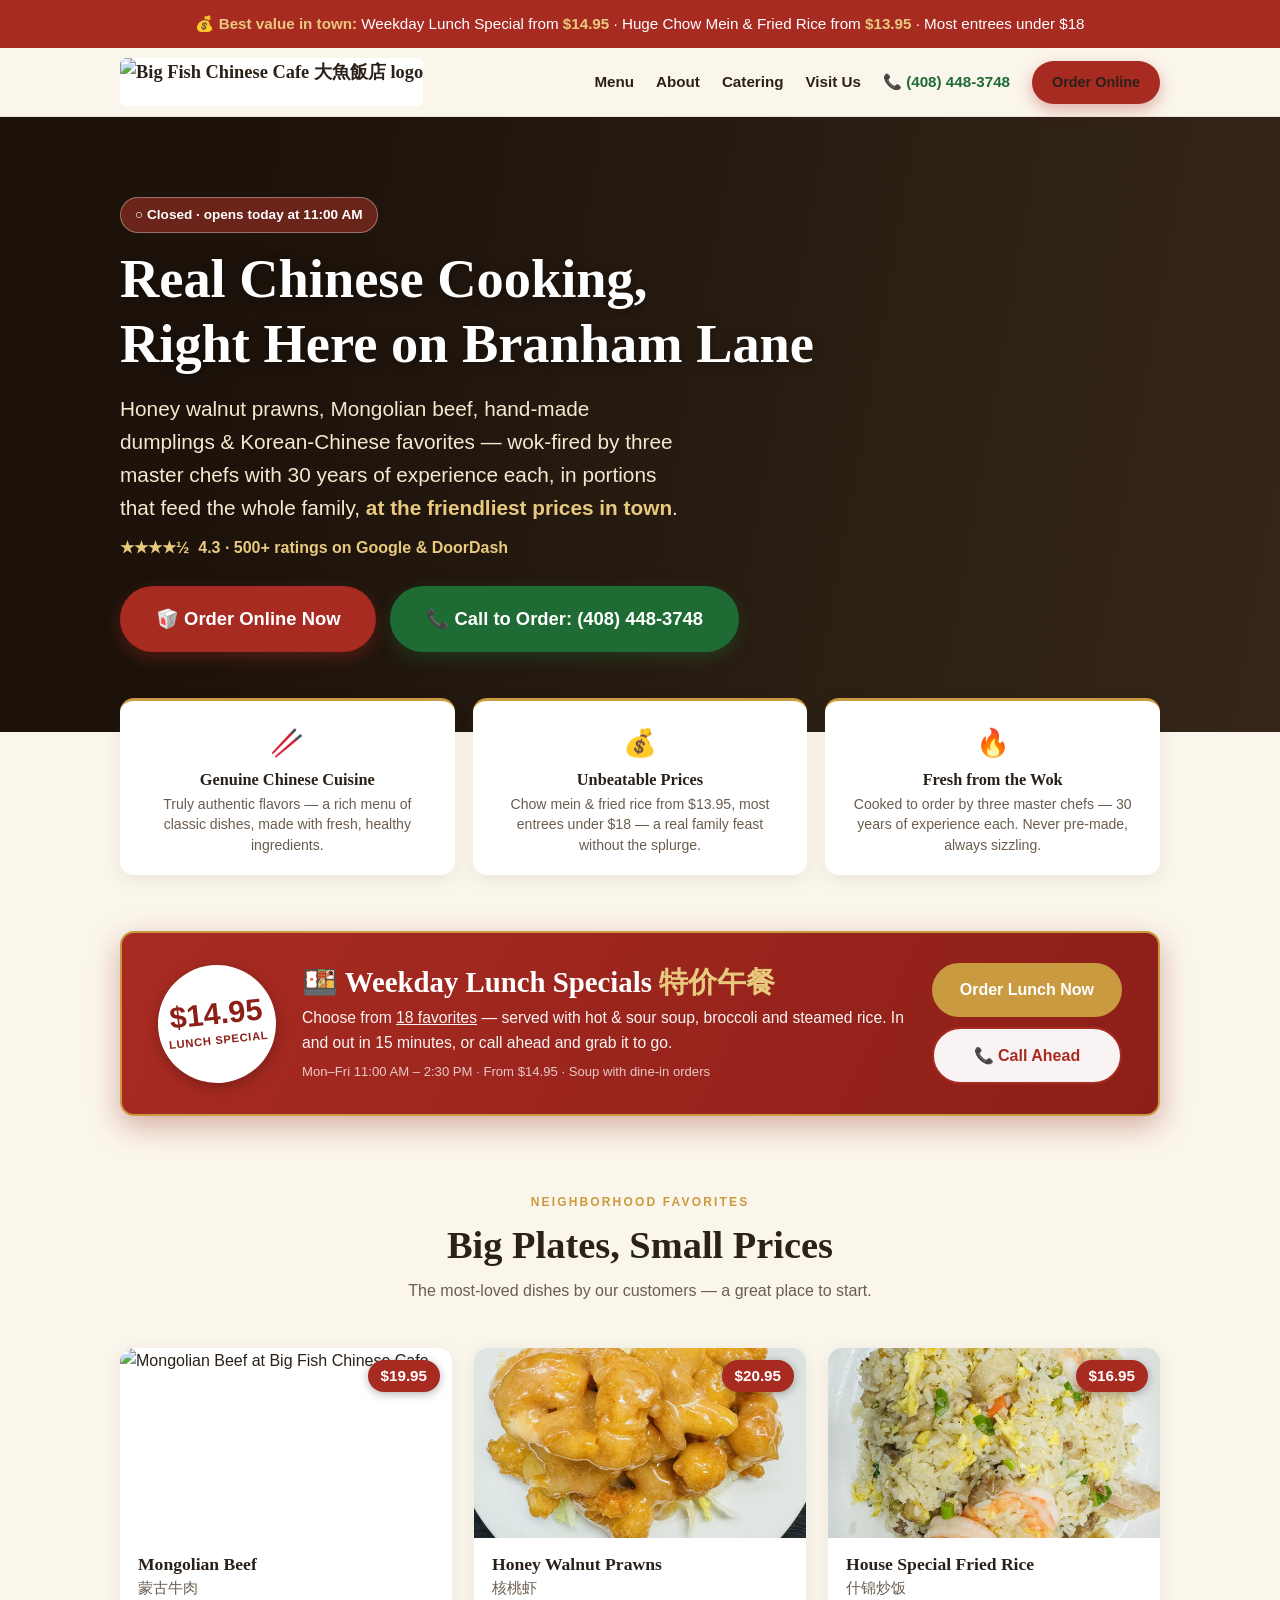
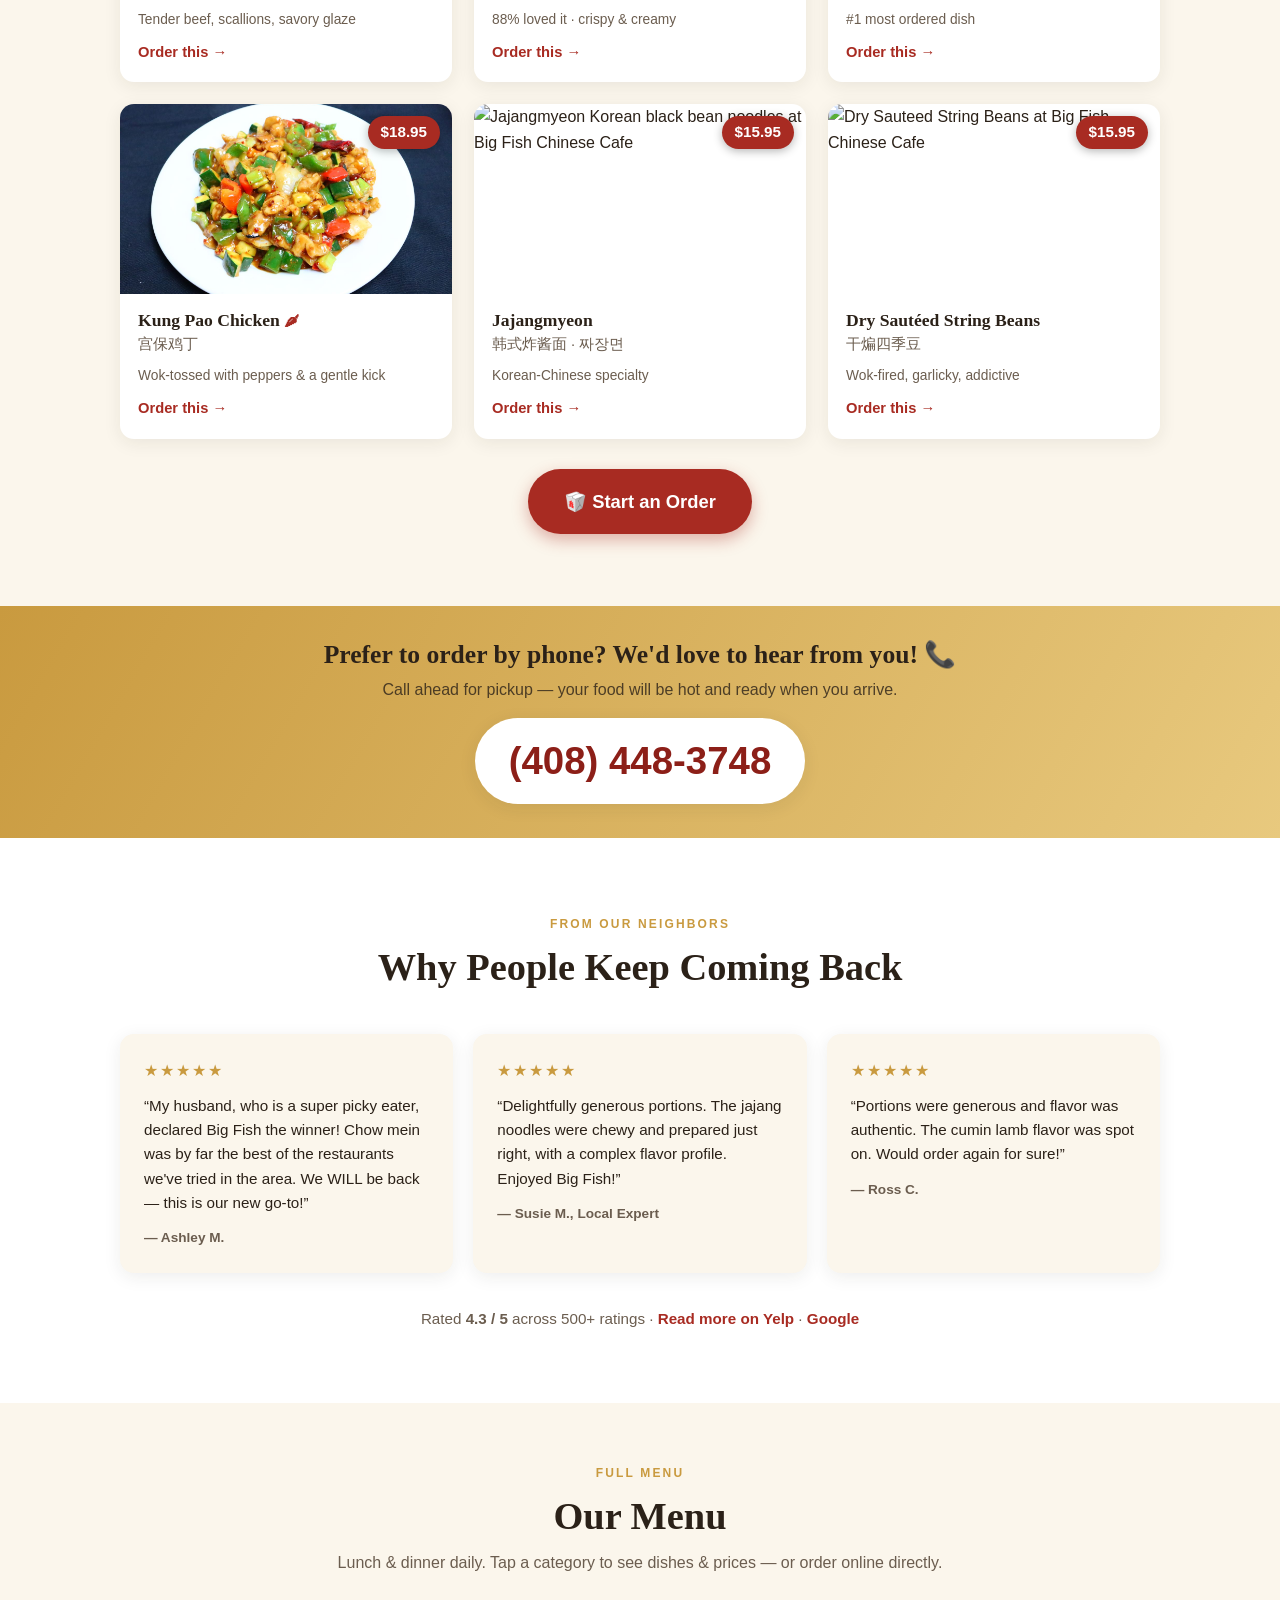
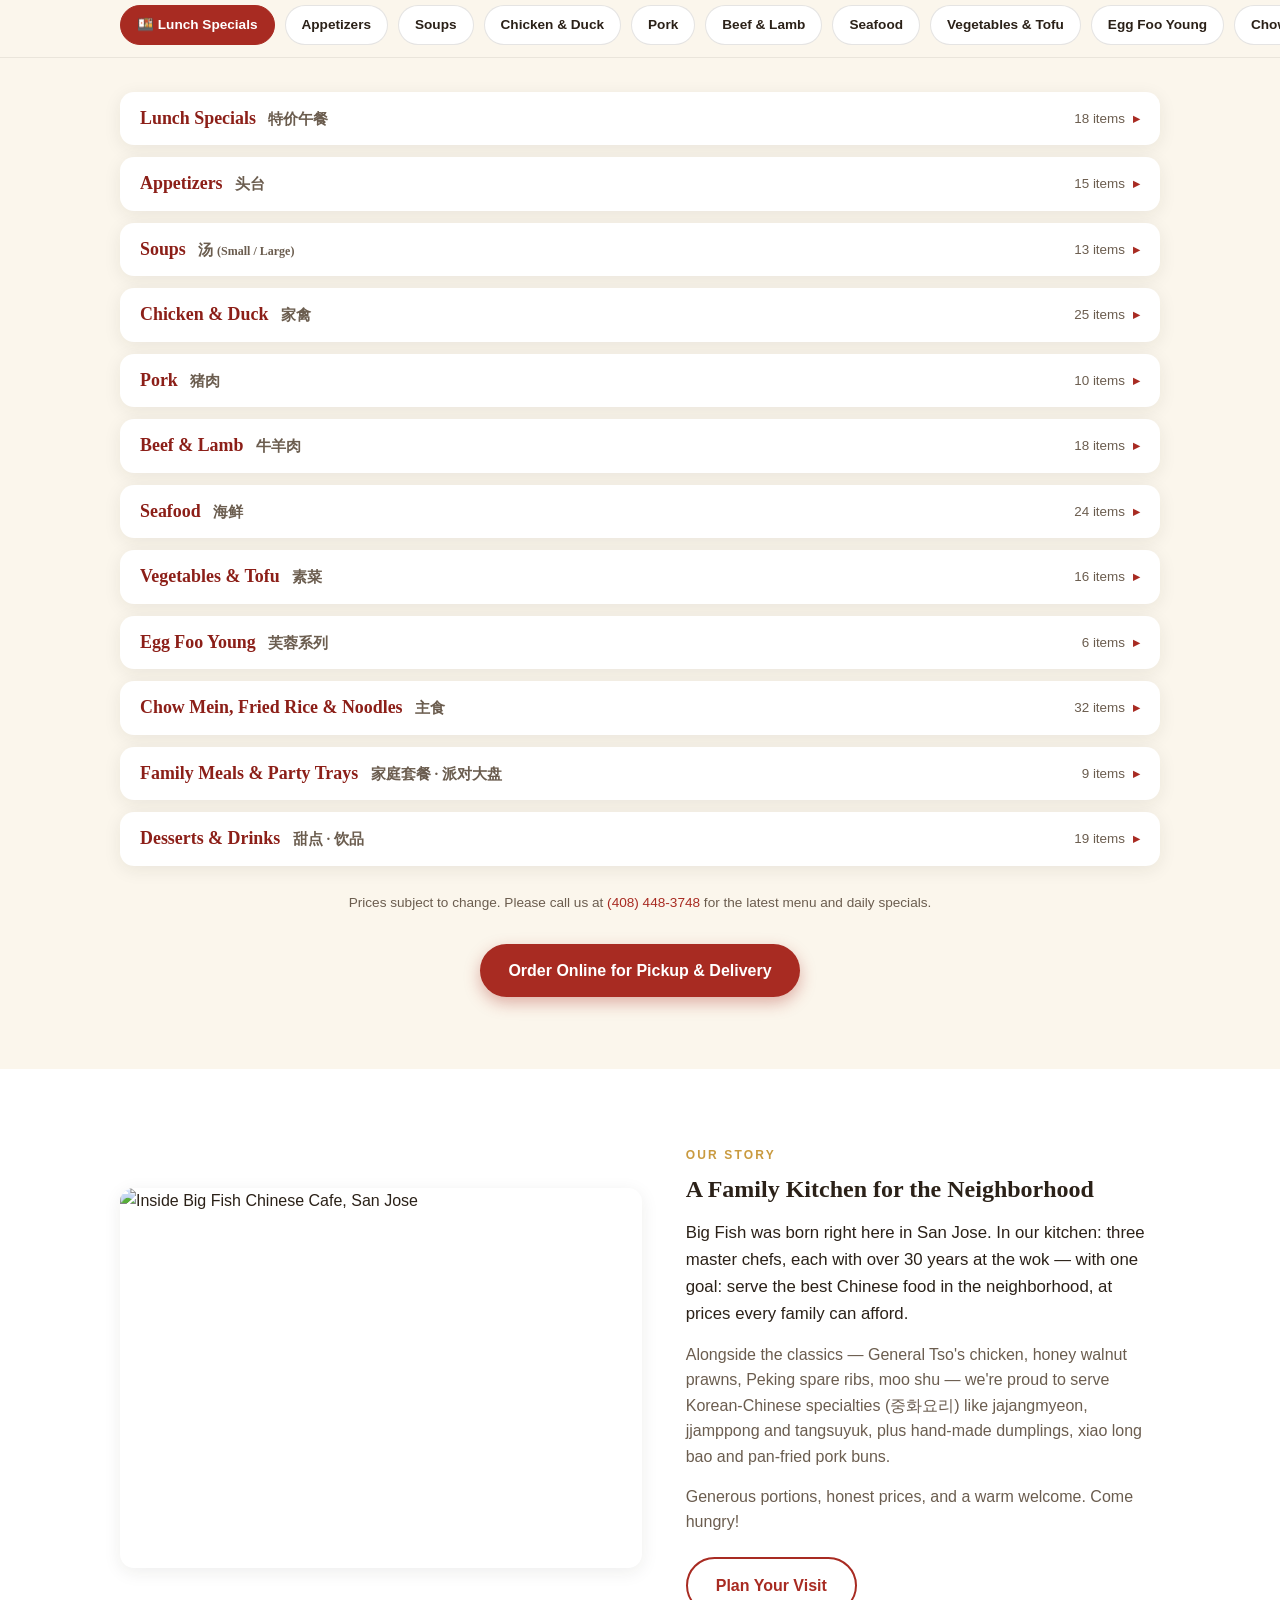
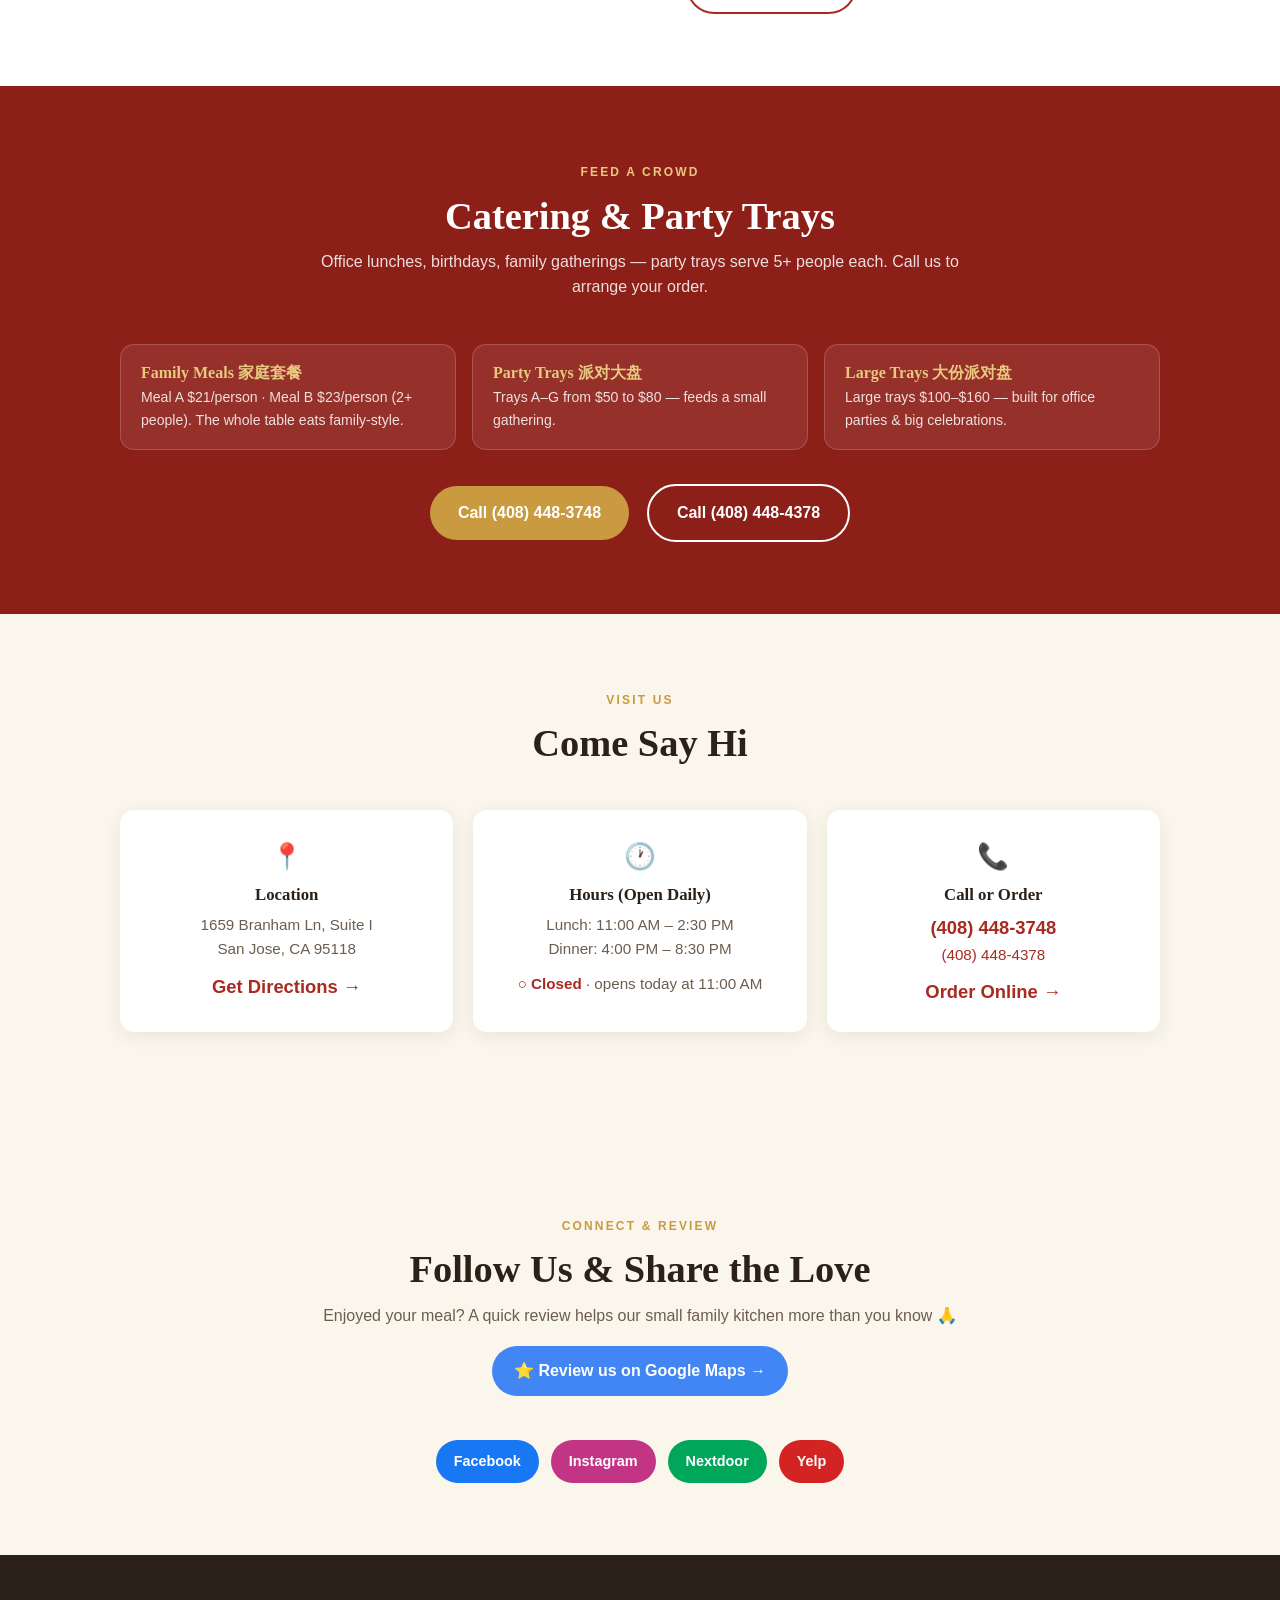
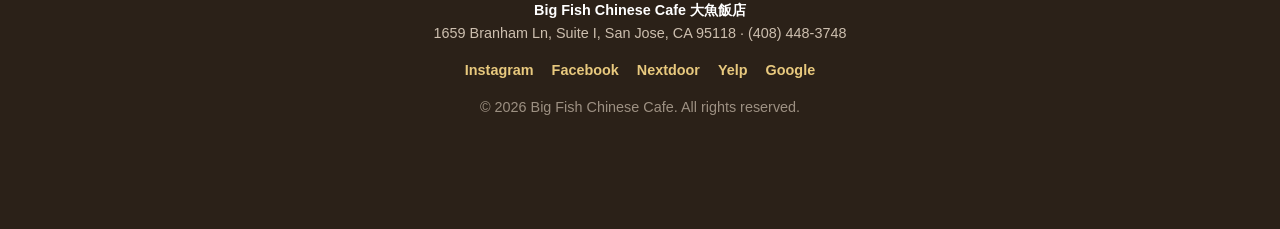
==== commit aa346b9e: "Value card: Genuine Chinese Cuisine replaces Huge Portions" ====
--- a/index.html
+++ b/index.html
@@ -279,7 +279,7 @@
 </section>
 
 <div class="value-strip">
-  <div class="vp"><div class="ico">🍜</div><h3>Huge Portions</h3><p>One entree easily feeds two — come hungry, leave with leftovers.</p></div>
+  <div class="vp"><div class="ico">🥢</div><h3>Genuine Chinese Cuisine</h3><p>Truly authentic flavors — a rich menu of classic dishes, made with fresh, healthy ingredients.</p></div>
   <div class="vp"><div class="ico">💰</div><h3>Unbeatable Prices</h3><p>Chow mein &amp; fried rice from $13.95, most entrees under $18 — a real family feast without the splurge.</p></div>
   <div class="vp"><div class="ico">🔥</div><h3>Fresh from the Wok</h3><p>Cooked to order by three master chefs — 30 years of experience each. Never pre-made, always sizzling.</p></div>
 </div>
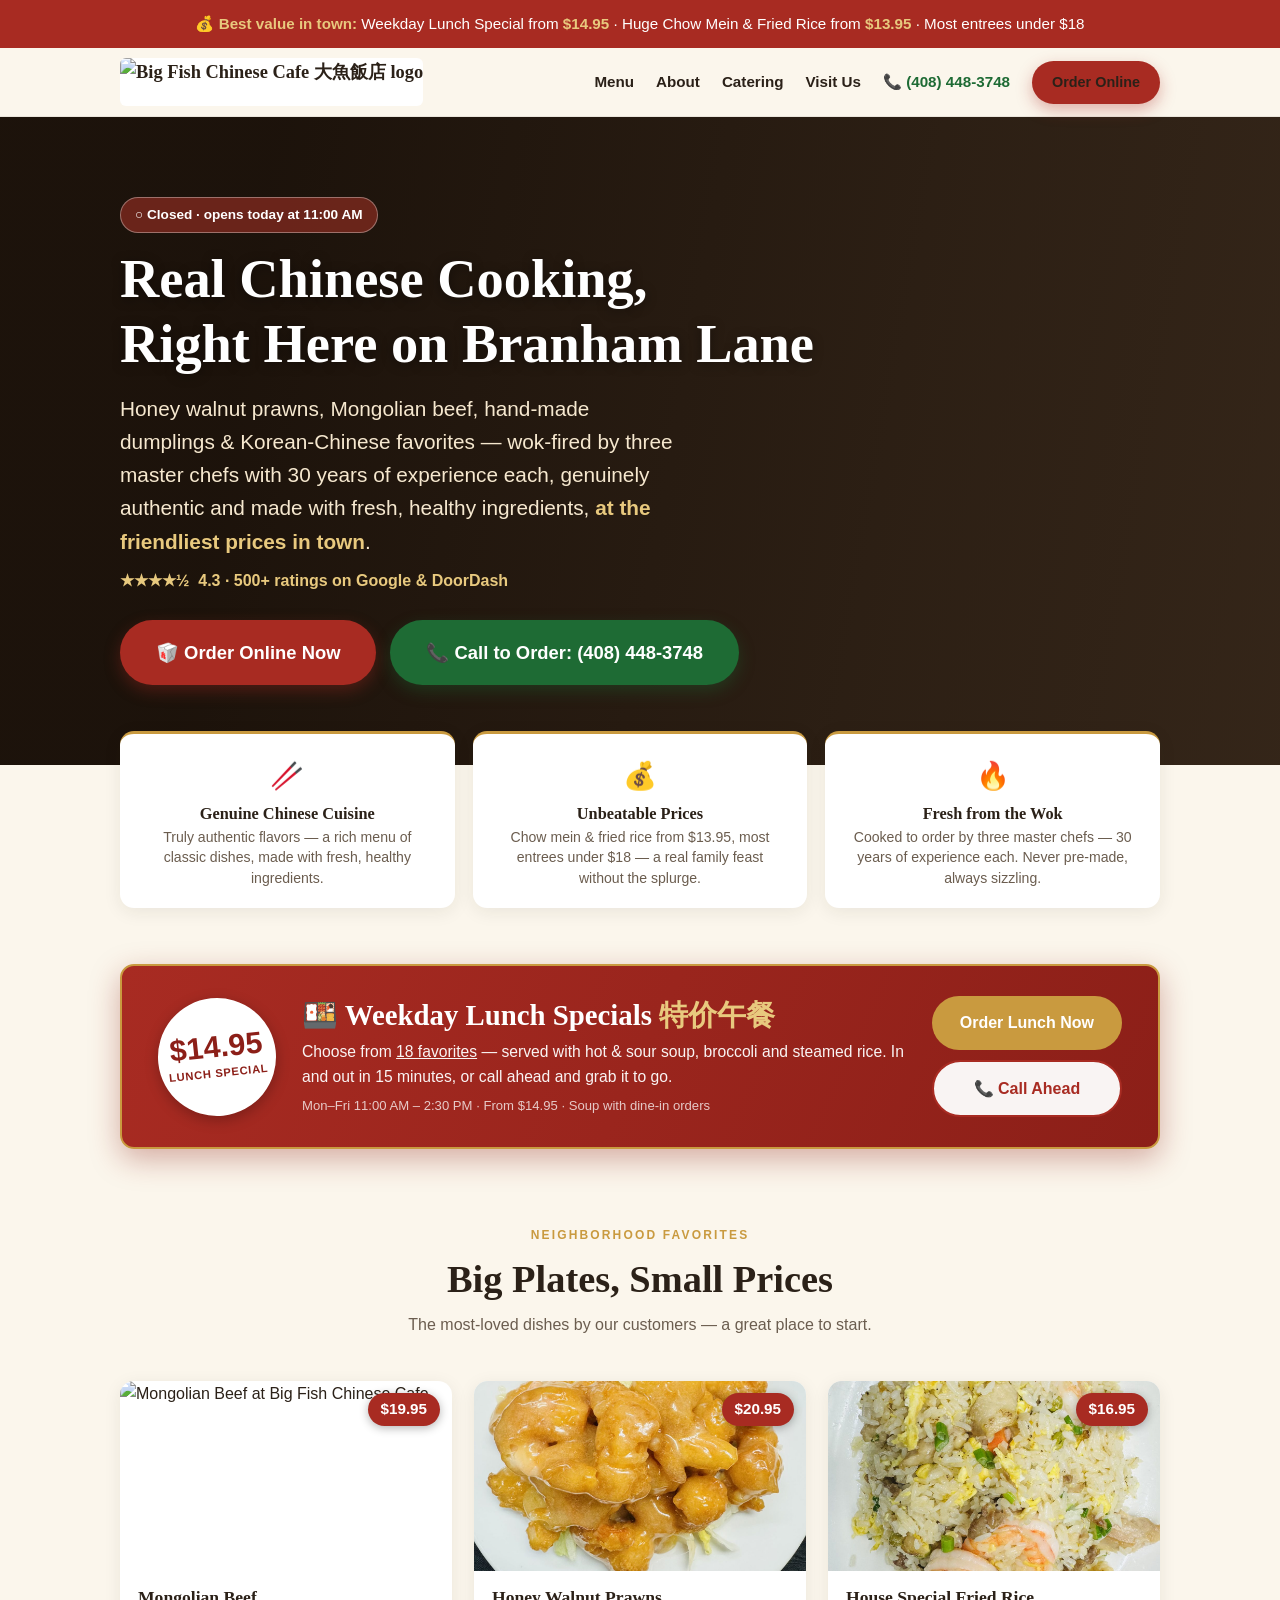
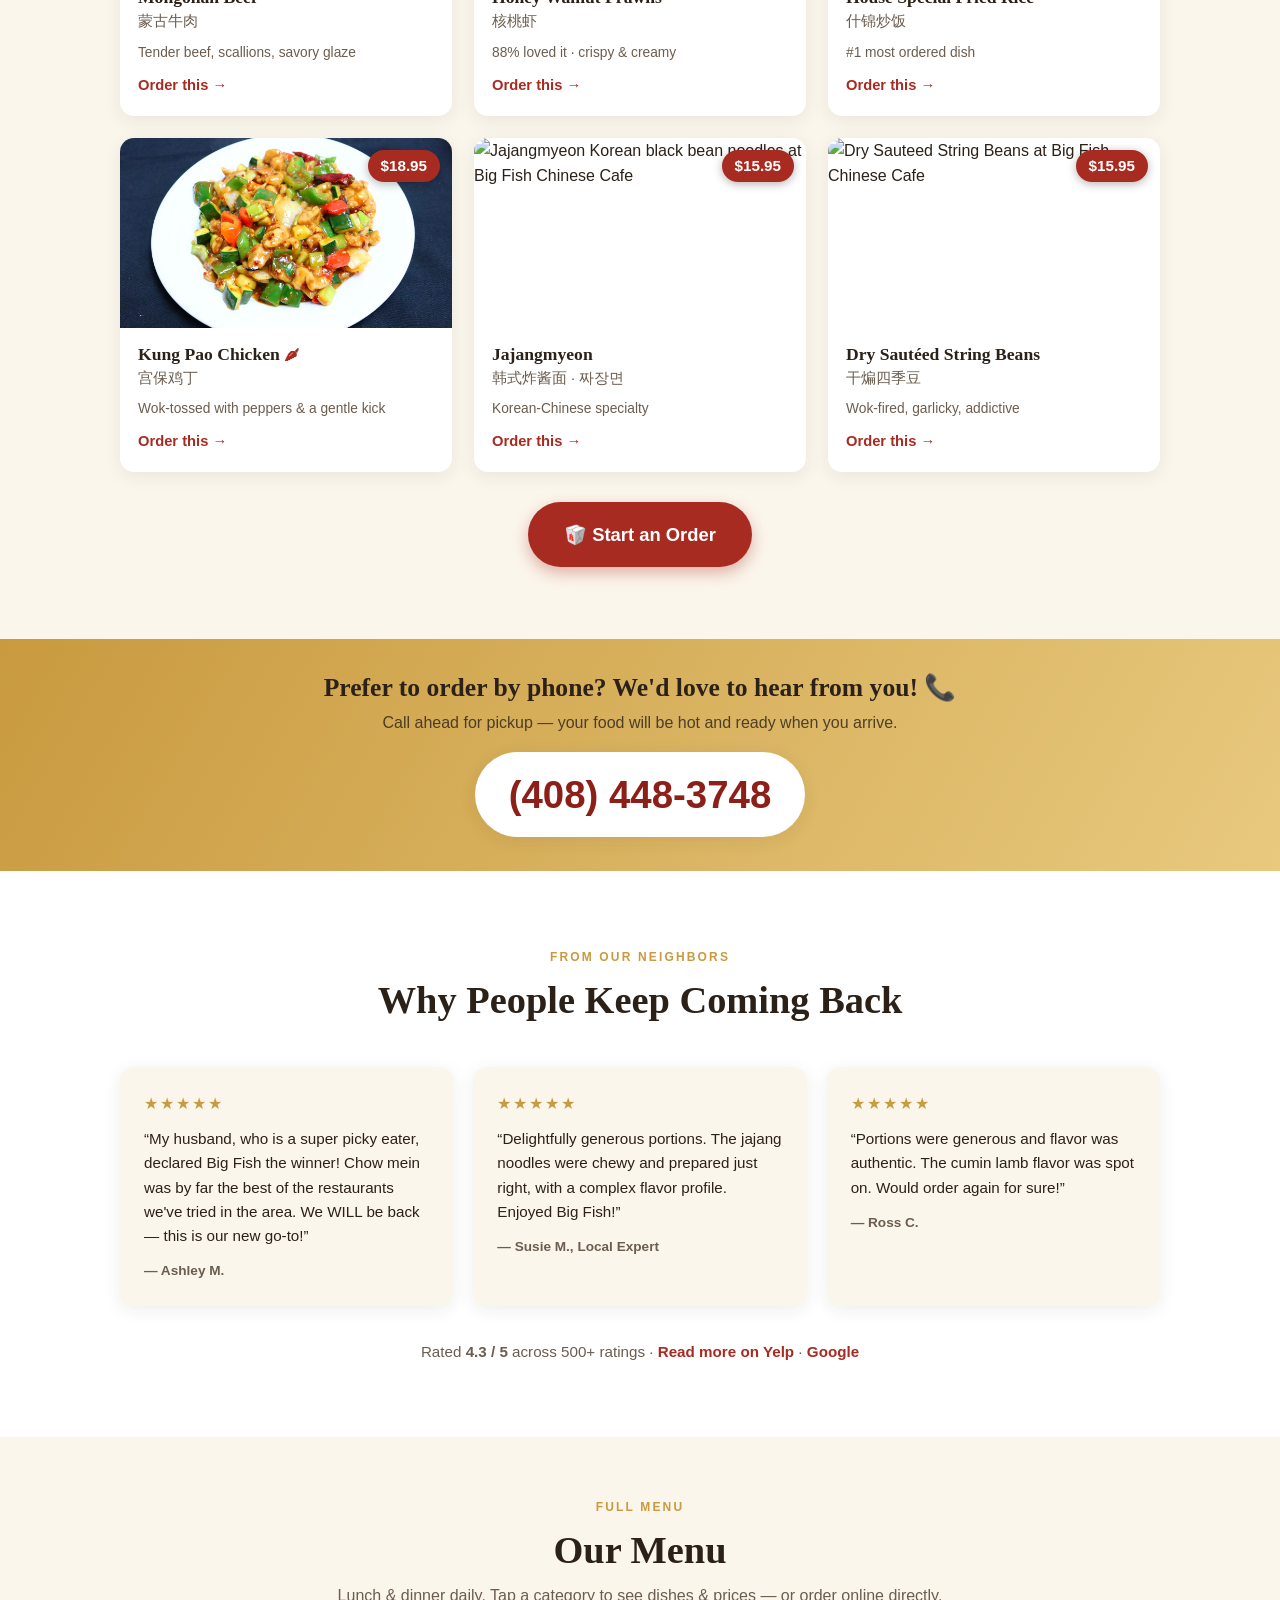
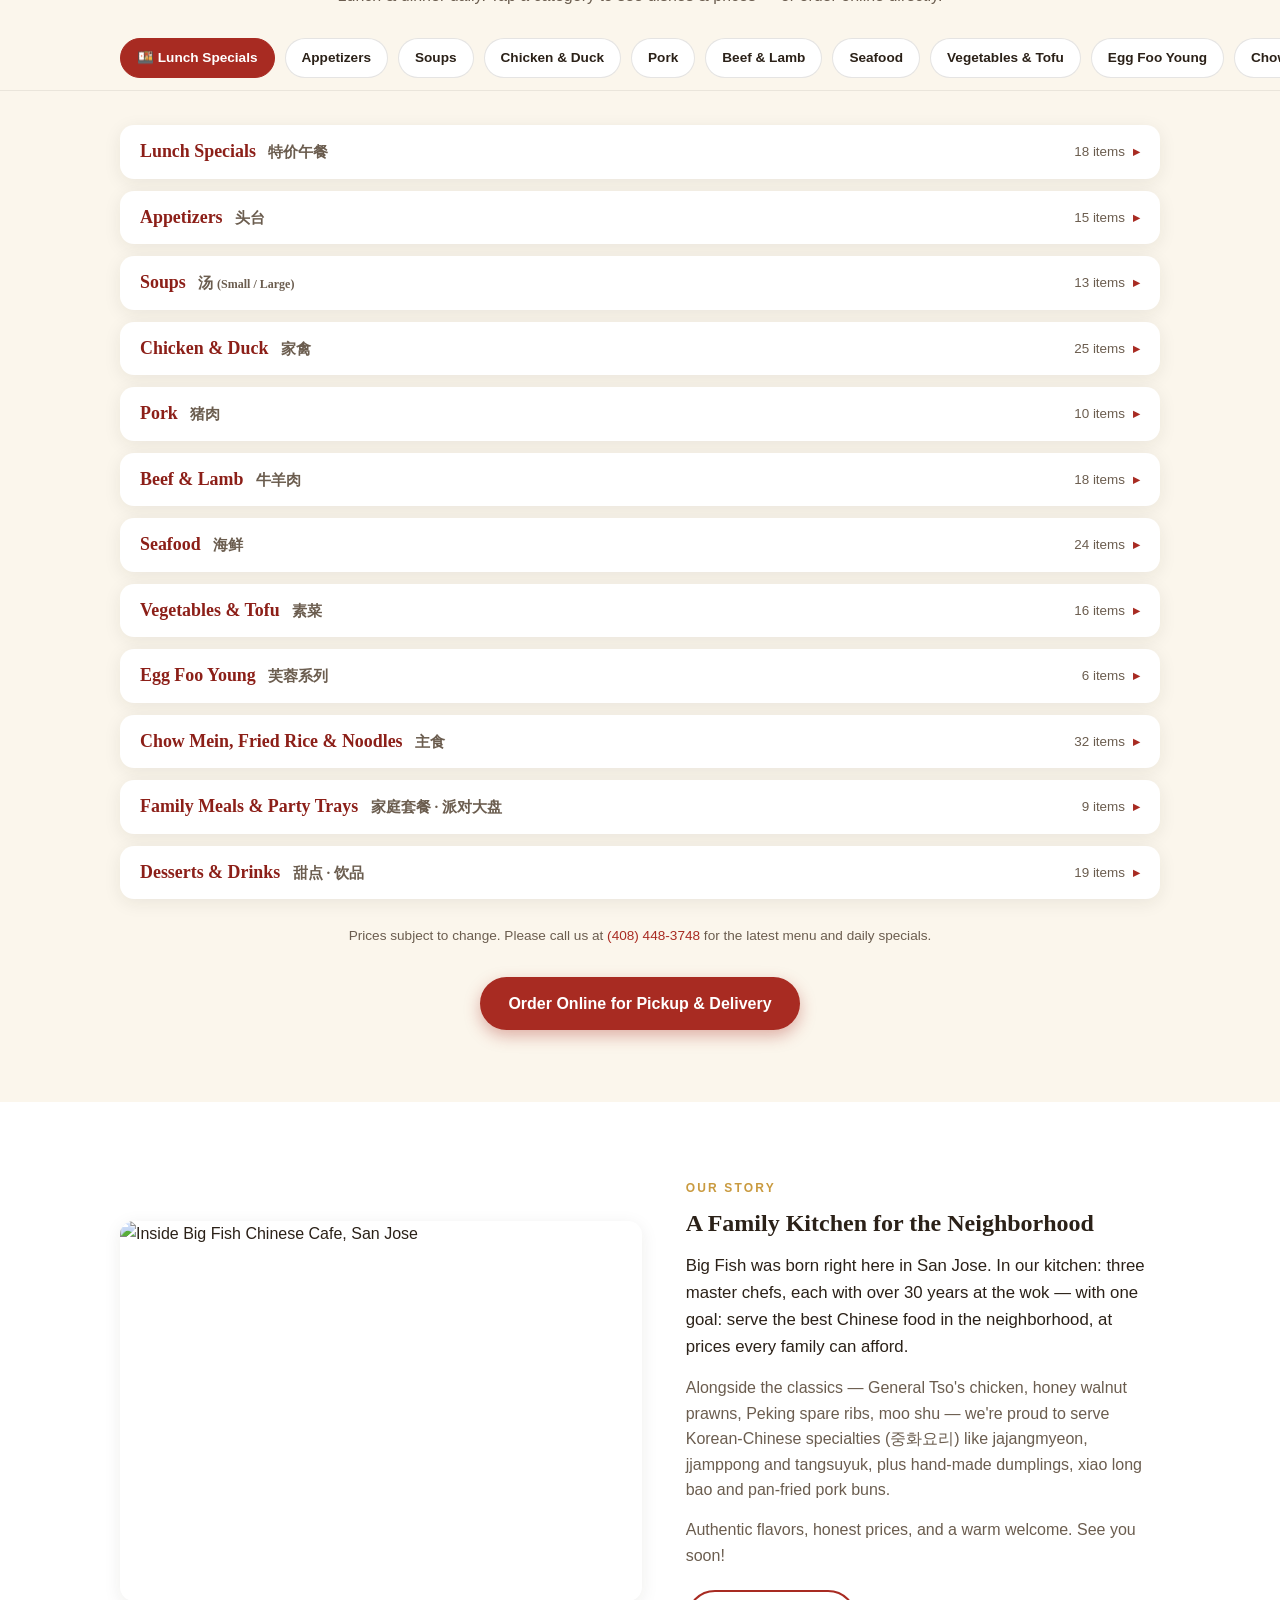
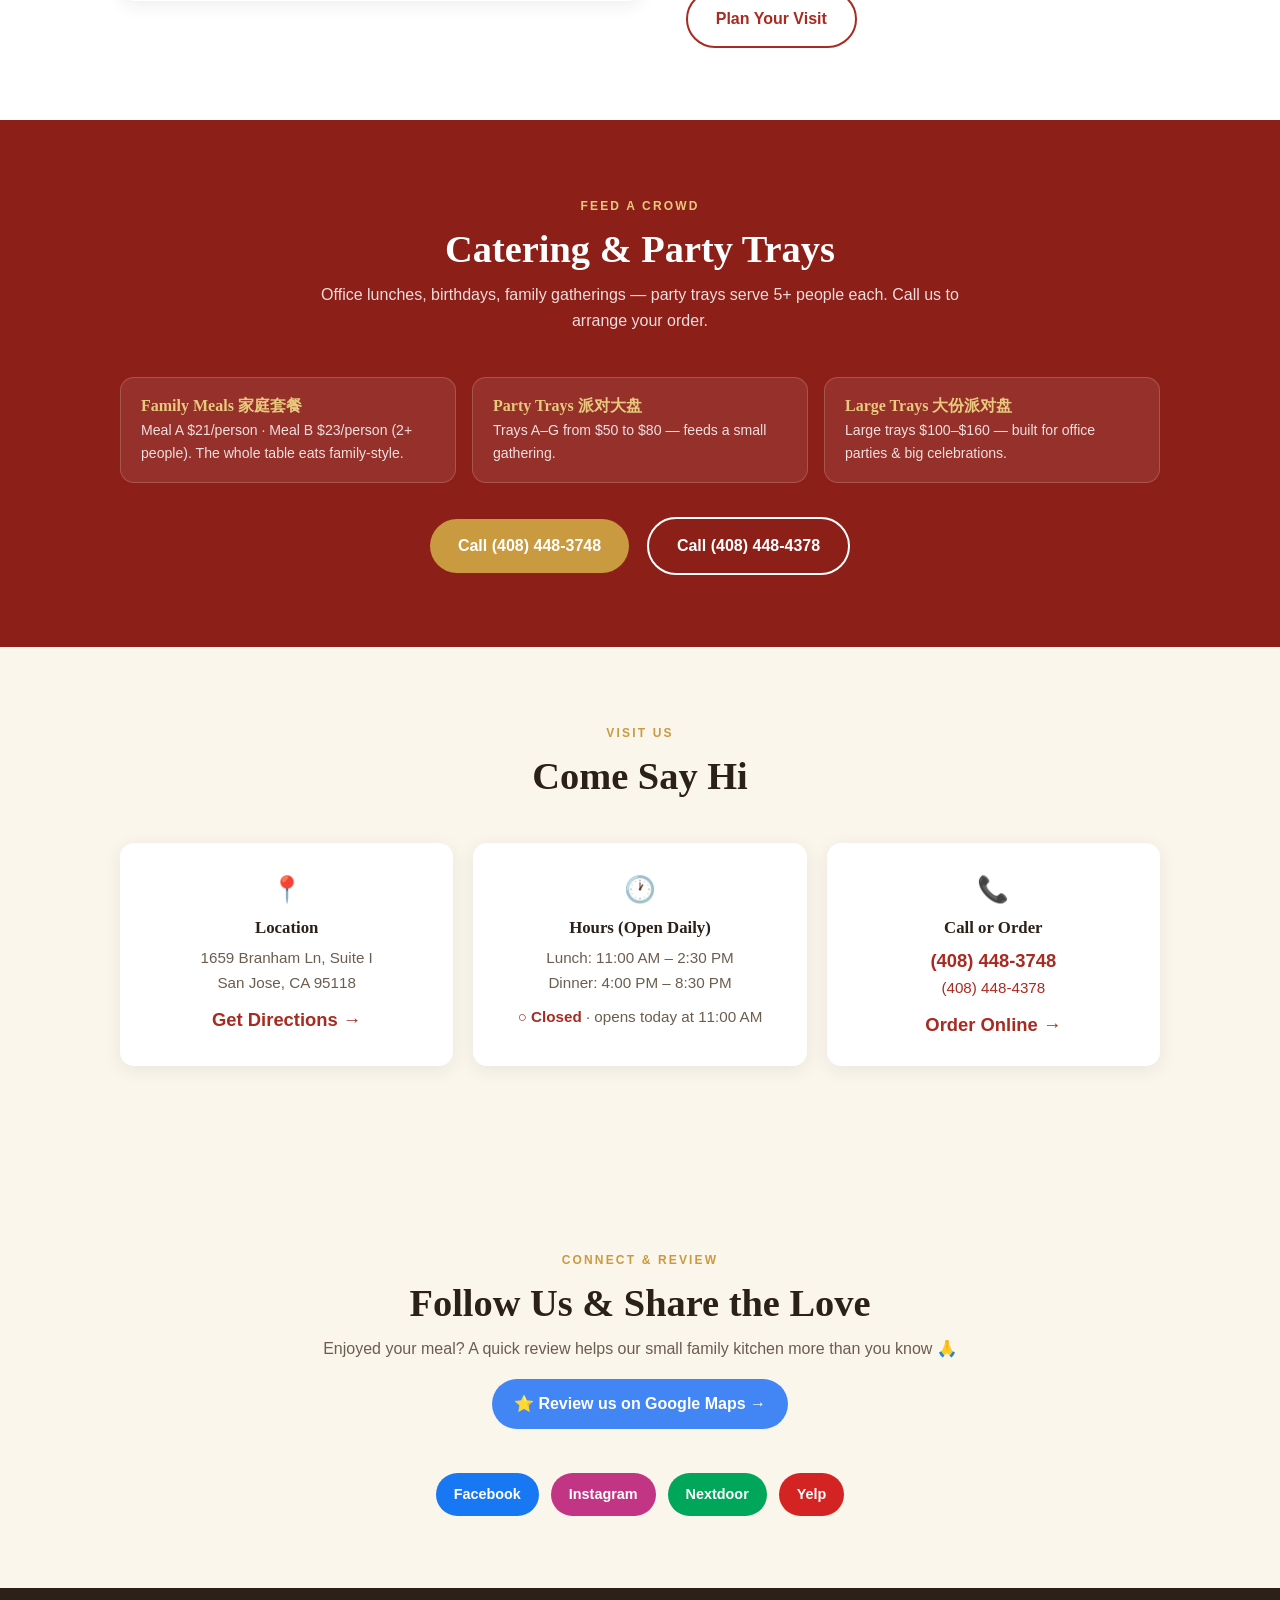
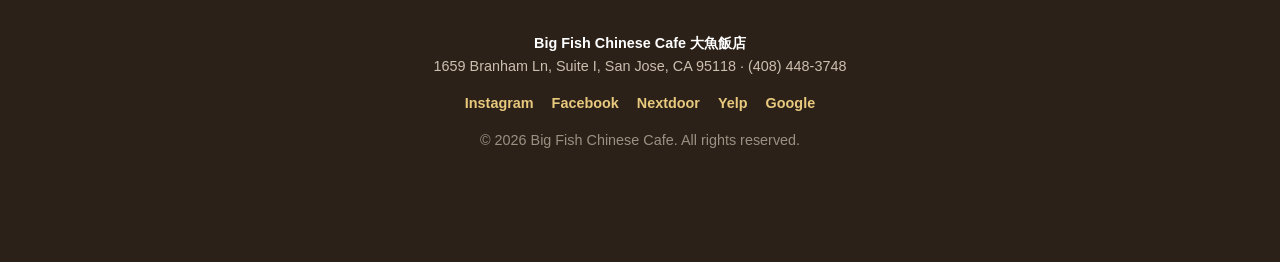
==== commit 574fb93d: "Remove portion-size claims; emphasize authentic cuisine" ====
--- a/index.html
+++ b/index.html
@@ -4,11 +4,11 @@
 <meta charset="UTF-8">
 <meta name="viewport" content="width=device-width, initial-scale=1.0">
 <title>Big Fish Chinese Cafe | Chinese &amp; Korean-Chinese Food in San Jose, CA — Order Online</title>
-<meta name="description" content="Big Fish Chinese Cafe in San Jose (Branham Ln) — delicious Chinese & Korean-Chinese food at the best prices in town. Huge portions, honest prices. Honey walnut prawns, Mongolian beef, jajangmyeon & more. Order online for pickup or delivery. ★4.3 rated.">
+<meta name="description" content="Big Fish Chinese Cafe in San Jose (Branham Ln) — genuine Chinese & Korean-Chinese cuisine at the best prices in town. Authentic flavors, fresh healthy ingredients. Honey walnut prawns, Mongolian beef, jajangmyeon & more. Order online for pickup or delivery. ★4.3 rated.">
 <link rel="canonical" href="https://bigfishchinesecafe.com/">
 <meta property="og:type" content="restaurant">
 <meta property="og:title" content="Big Fish Chinese Cafe — San Jose | Order Online">
-<meta property="og:description" content="Authentic Chinese & Korean-Chinese food on Branham Ln, San Jose. ★4.3 rated. Generous portions, family recipes, online ordering for pickup & delivery.">
+<meta property="og:description" content="Authentic Chinese & Korean-Chinese food on Branham Ln, San Jose. ★4.3 rated. Genuine flavors, family recipes, online ordering for pickup & delivery.">
 <meta property="og:url" content="https://bigfishchinesecafe.com/">
 <meta property="og:image" content="https://bigfishchinesecafe.com/images/hero.jpg">
 <meta name="twitter:card" content="summary_large_image">
@@ -269,7 +269,7 @@
   <div class="hero-inner">
     <span class="open-badge" id="openBadge">Open daily · 11–2:30 &amp; 4–8:30</span>
     <h1>Real Chinese Cooking,<br>Right Here on Branham Lane</h1>
-    <p class="tag">Honey walnut prawns, Mongolian beef, hand-made dumplings &amp; Korean-Chinese favorites — wok-fired by three master chefs with 30 years of experience each, in portions that feed the whole family, <strong style="color:var(--gold-light)">at the friendliest prices in town</strong>.</p>
+    <p class="tag">Honey walnut prawns, Mongolian beef, hand-made dumplings &amp; Korean-Chinese favorites — wok-fired by three master chefs with 30 years of experience each, genuinely authentic and made with fresh, healthy ingredients, <strong style="color:var(--gold-light)">at the friendliest prices in town</strong>.</p>
     <div class="stars">★★★★½ &nbsp;4.3 · 500+ ratings on Google &amp; DoorDash</div>
     <div class="cta-row">
       <a class="btn btn-primary btn-xl btn-pulse" href="https://www.clover.com/online-ordering/big-fish-chinese-cafe-san-jose">🥡 Order Online Now</a>
@@ -727,7 +727,7 @@
       <h2 style="margin-bottom:16px">A Family Kitchen for the Neighborhood</h2>
       <p class="lead">Big Fish was born right here in San Jose. In our kitchen: three master chefs, each with over 30 years at the wok — with one goal: serve the best Chinese food in the neighborhood, at prices every family can afford.</p>
       <p>Alongside the classics — General Tso's chicken, honey walnut prawns, Peking spare ribs, moo shu — we're proud to serve Korean-Chinese specialties (중화요리) like jajangmyeon, jjamppong and tangsuyuk, plus hand-made dumplings, xiao long bao and pan-fried pork buns.</p>
-      <p>Generous portions, honest prices, and a warm welcome. Come hungry!</p>
+      <p>Authentic flavors, honest prices, and a warm welcome. See you soon!</p>
       <a class="btn btn-outline" href="#visit" style="margin-top:8px">Plan Your Visit</a>
     </div>
   </div>
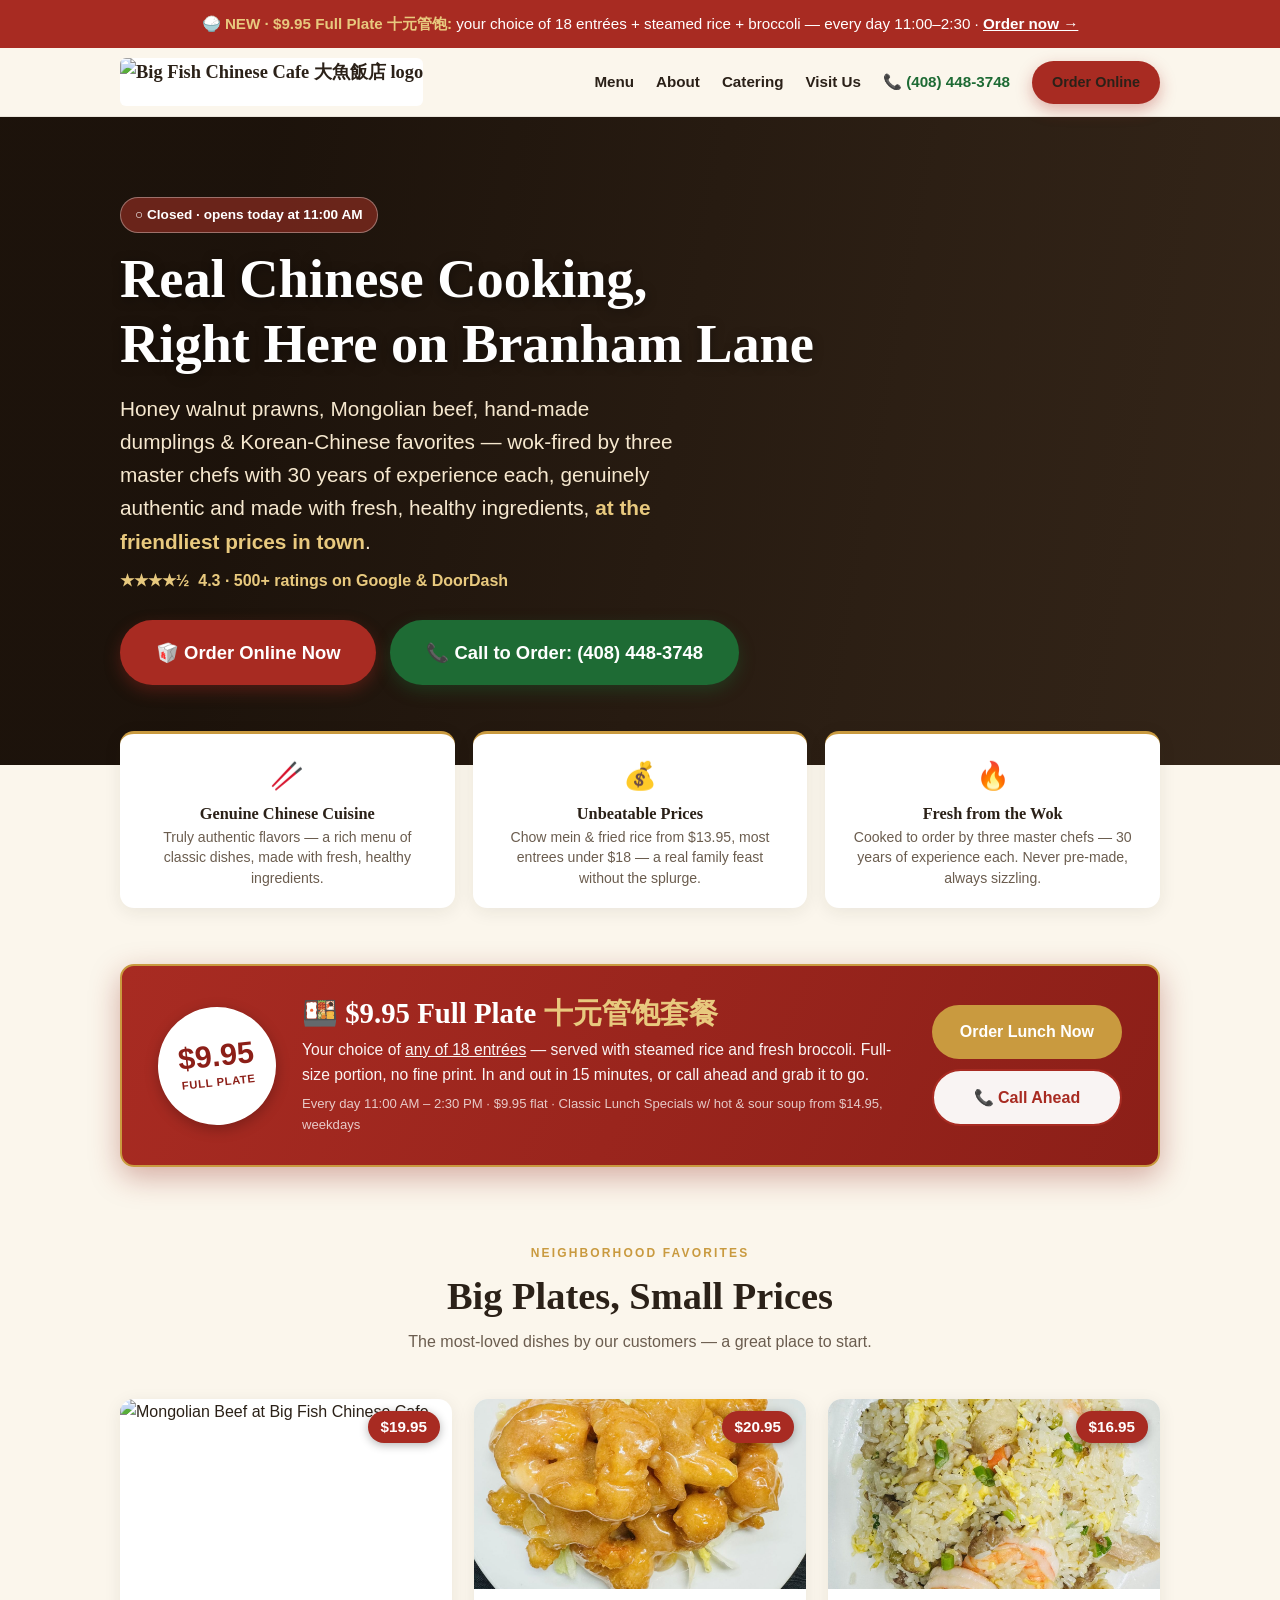
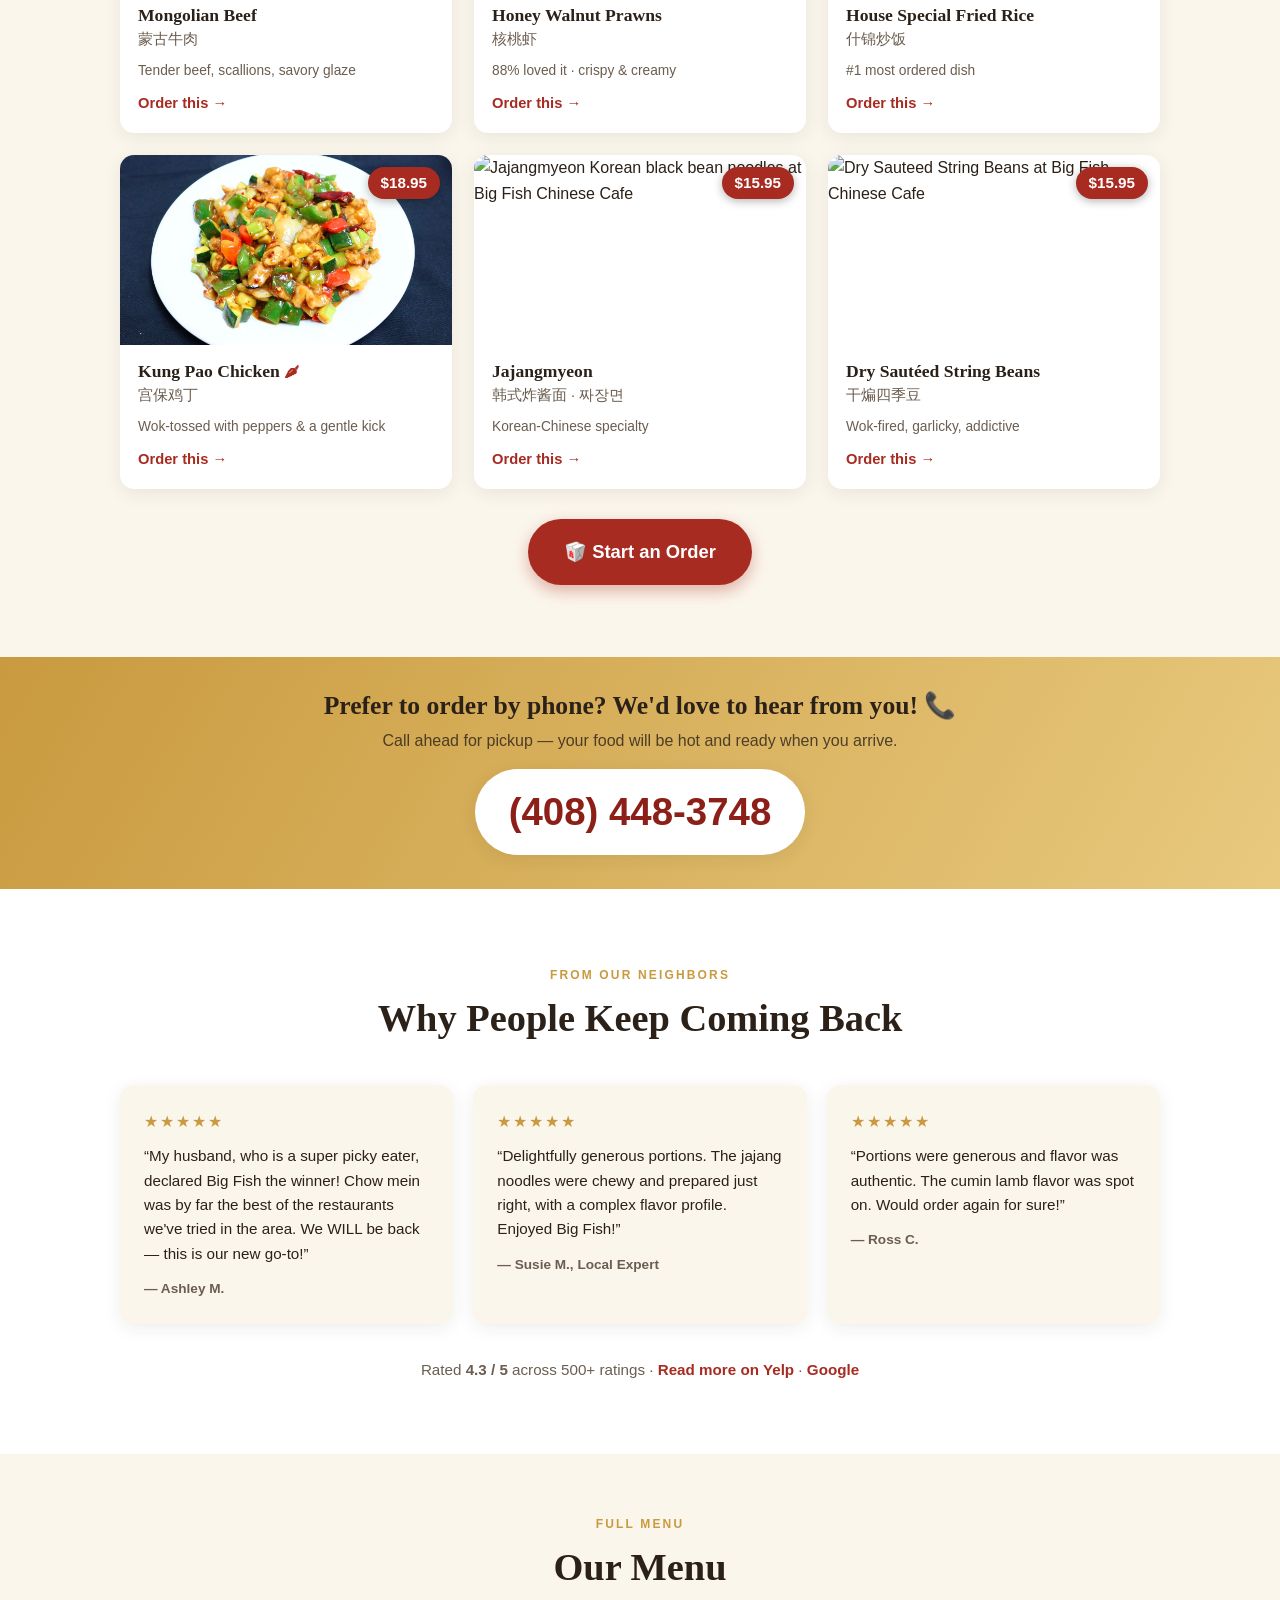
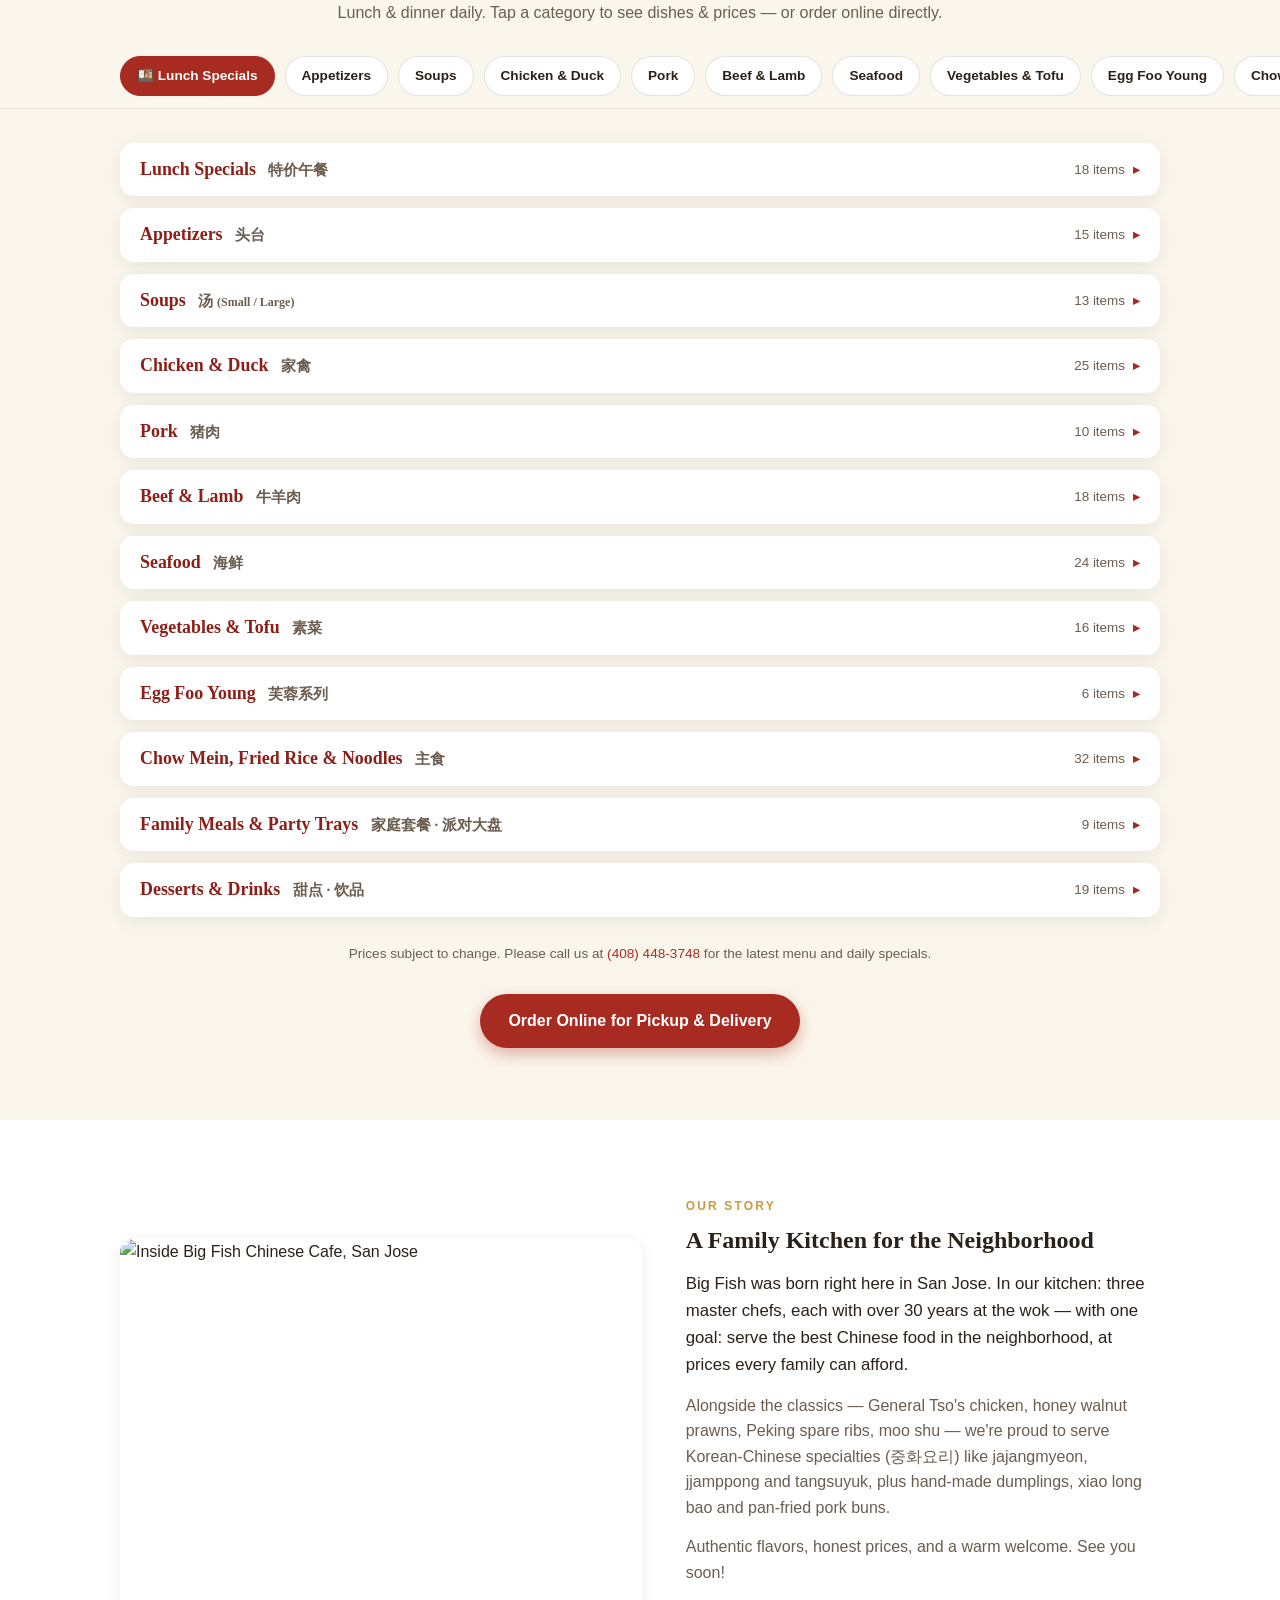
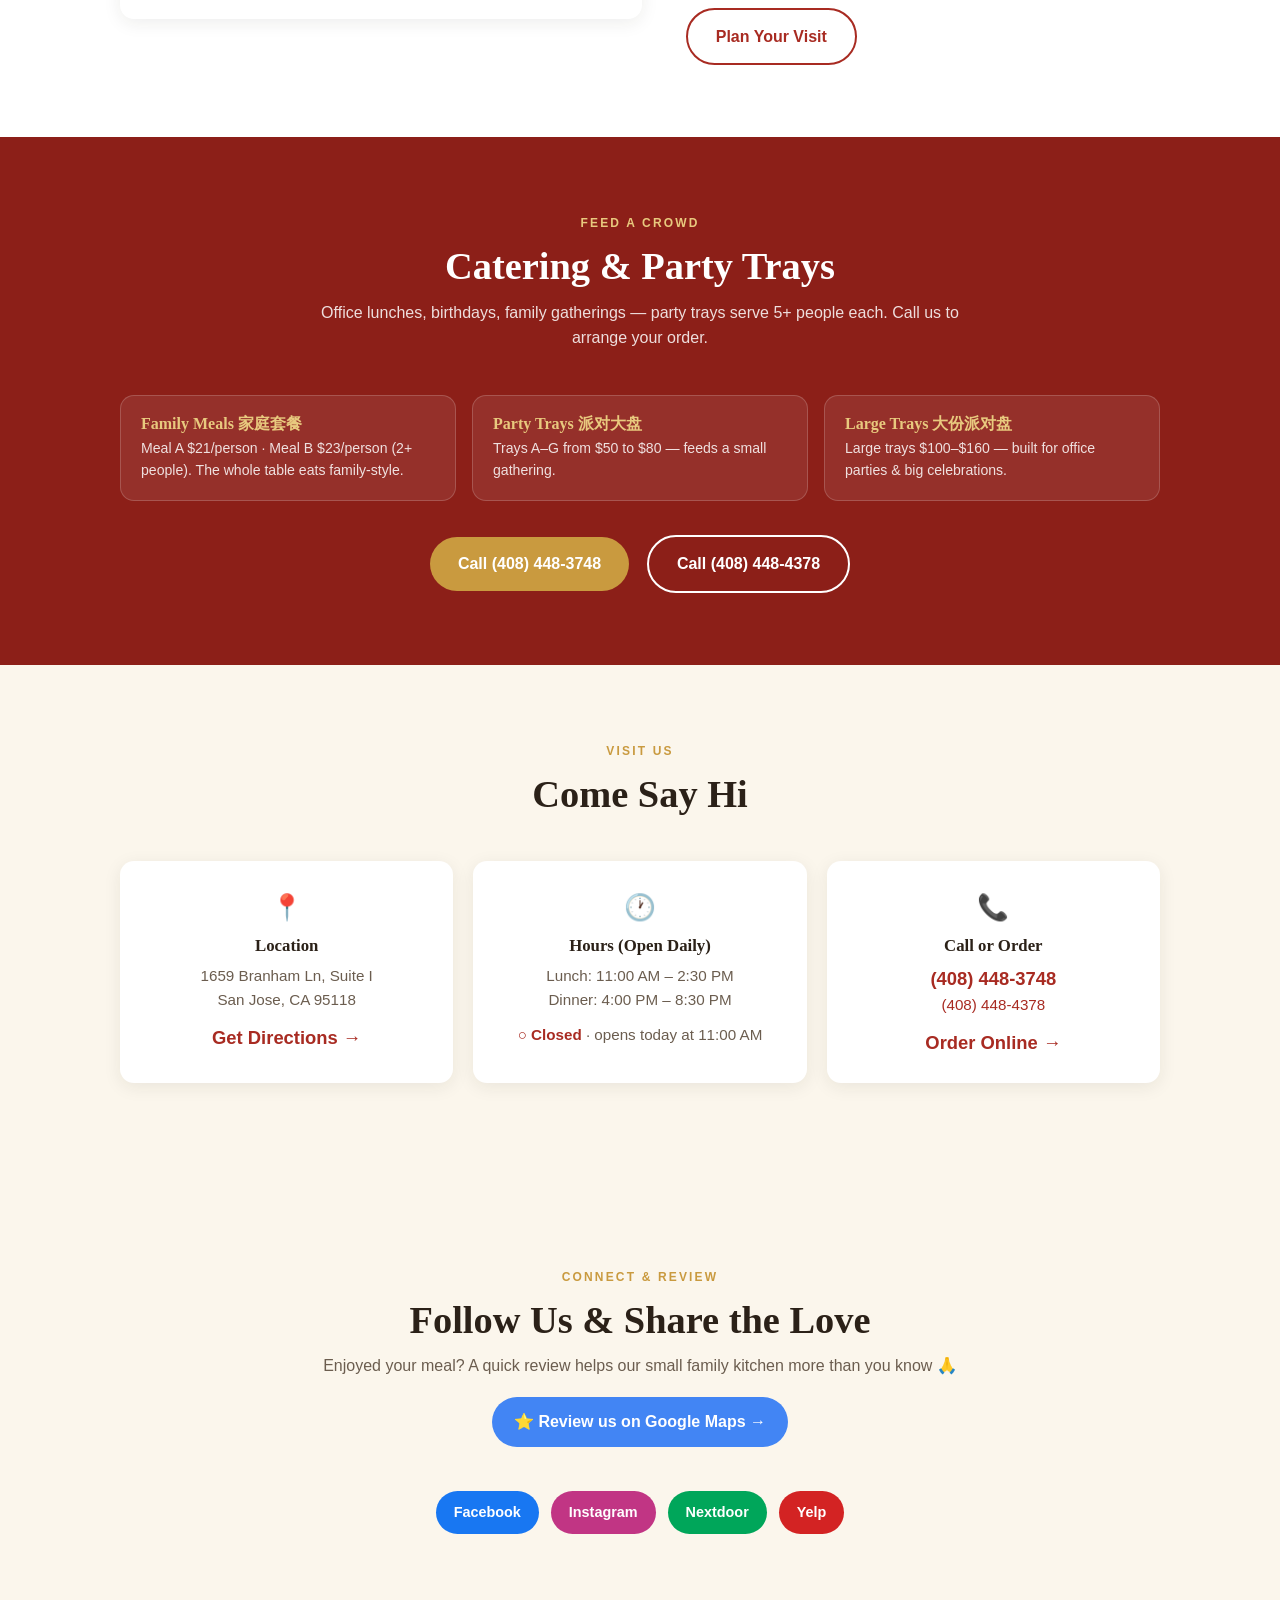
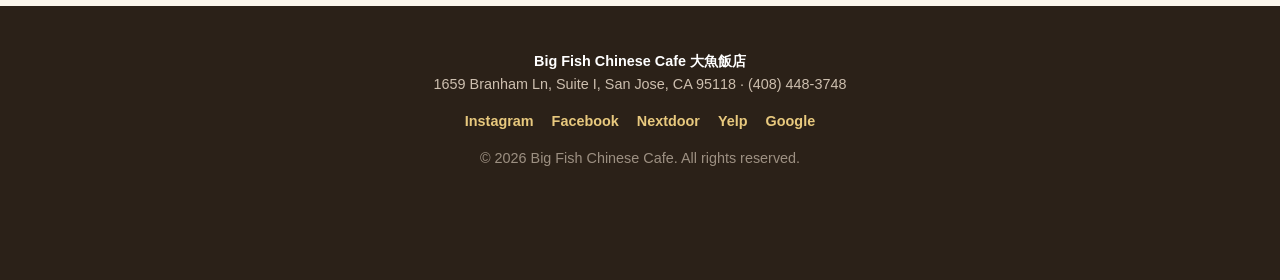
==== commit 82393ee8: "Add $9.95 Full Plate promo to homepage banners Updated lunch special promotions with new pricing and" ====
--- a/index.html
+++ b/index.html
@@ -243,7 +243,7 @@
 <body>
 
 <div class="promo" id="promoRotator">
-  <div class="promo-msg active">💰 <strong>Best value in town:</strong> Weekday Lunch Special from <strong>$14.95</strong> · Huge Chow Mein &amp; Fried Rice from <strong>$13.95</strong> · Most entrees under $18</div>
+  <div class="promo-msg active">🍚 <strong>NEW · $9.95 Full Plate 十元管饱:</strong> your choice of 18 entrées + steamed rice + broccoli — every day 11:00–2:30 · <a href="https://www.clover.com/online-ordering/big-fish-chinese-cafe-san-jose">Order now →</a></div>
   <div class="promo-msg">🍲 <strong>NEW · Back on the menu:</strong> The Secret Sizzling Rice Soup 锅巴汤 — from <strong>$16.95</strong> · <a href="#" id="soupPromoLink">Watch it sizzle →</a></div>
 </div>
 
@@ -286,11 +286,11 @@
 
 <div class="lunch-banner" id="lunch">
   <div class="lunch-inner">
-    <div class="lunch-price"><span class="amount">$14.95</span><span class="label">LUNCH SPECIAL</span></div>
+    <div class="lunch-price"><span class="amount">$9.95</span><span class="label">FULL PLATE</span></div>
     <div class="lunch-info">
-      <h2>🍱 Weekday Lunch Specials <span style="color:var(--gold-light)">特价午餐</span></h2>
-      <p>Choose from <a href="#m-lunch" style="color:#fff;text-decoration:underline">18 favorites</a> — served with hot &amp; sour soup, broccoli and steamed rice. In and out in 15 minutes, or call ahead and grab it to go.</p>
-      <p class="terms">Mon–Fri 11:00 AM – 2:30 PM · From $14.95 · Soup with dine-in orders</p>
+      <h2>🍱 $9.95 Full Plate <span style="color:var(--gold-light)">十元管饱套餐</span></h2>
+      <p>Your choice of <a href="#m-lunch" style="color:#fff;text-decoration:underline">any of 18 entrées</a> — served with steamed rice and fresh broccoli. Full-size portion, no fine print. In and out in 15 minutes, or call ahead and grab it to go.</p>
+      <p class="terms">Every day 11:00 AM – 2:30 PM · $9.95 flat · Classic Lunch Specials w/ hot &amp; sour soup from $14.95, weekdays</p>
     </div>
     <div class="lunch-cta">
       <a class="btn btn-gold" href="https://www.clover.com/online-ordering/big-fish-chinese-cafe-san-jose">Order Lunch Now</a>
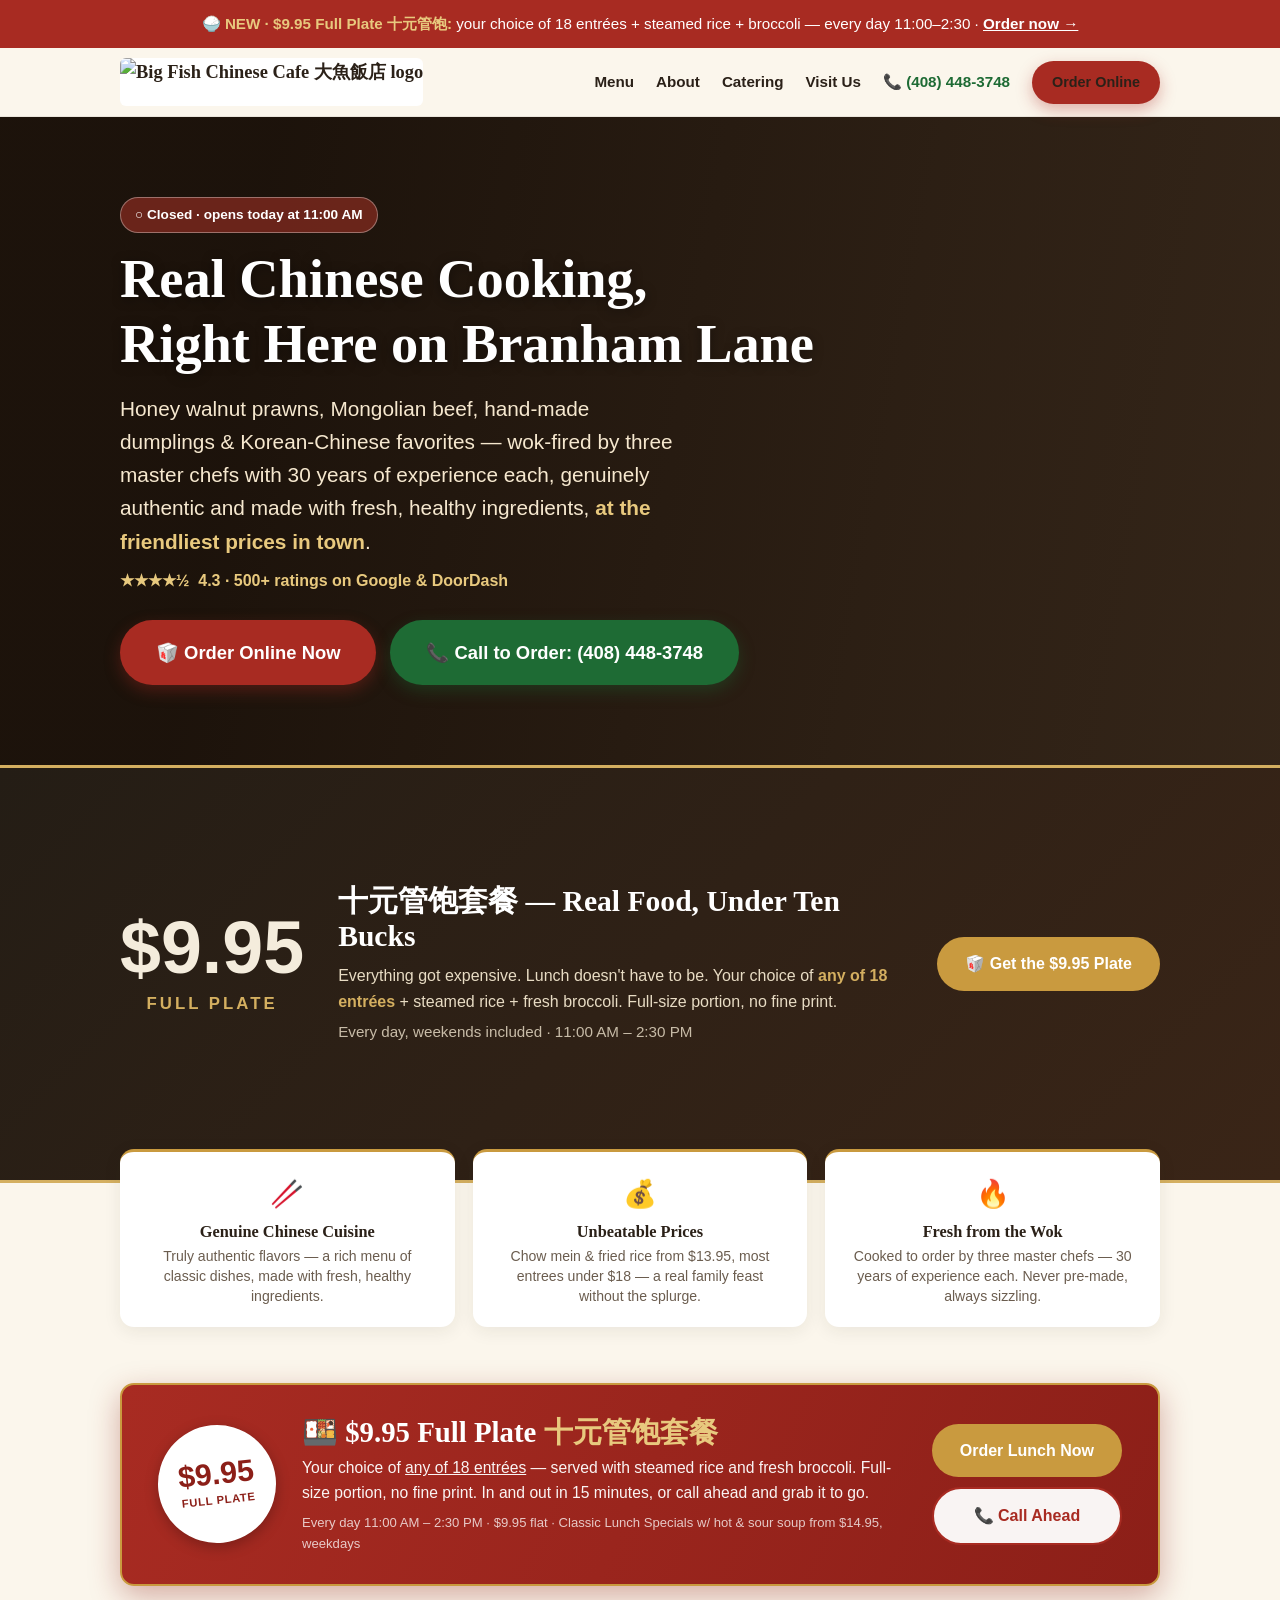
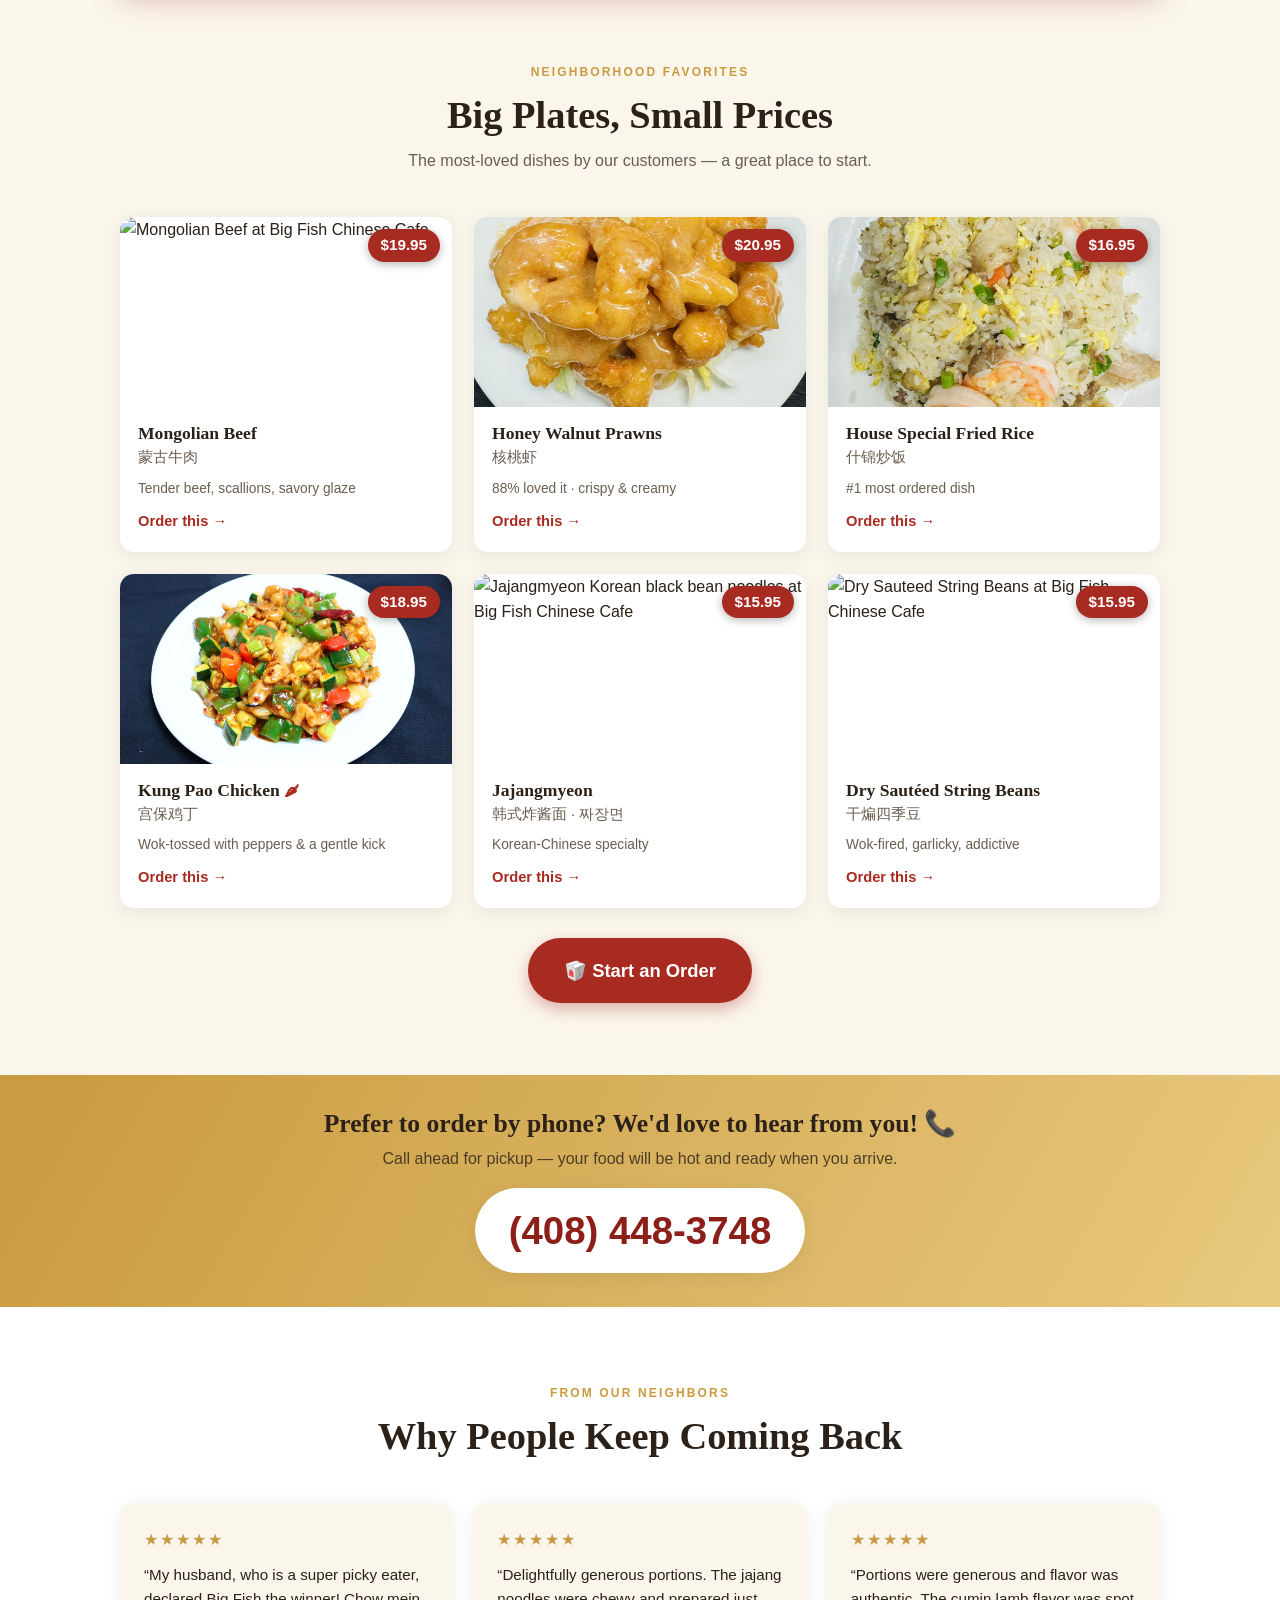
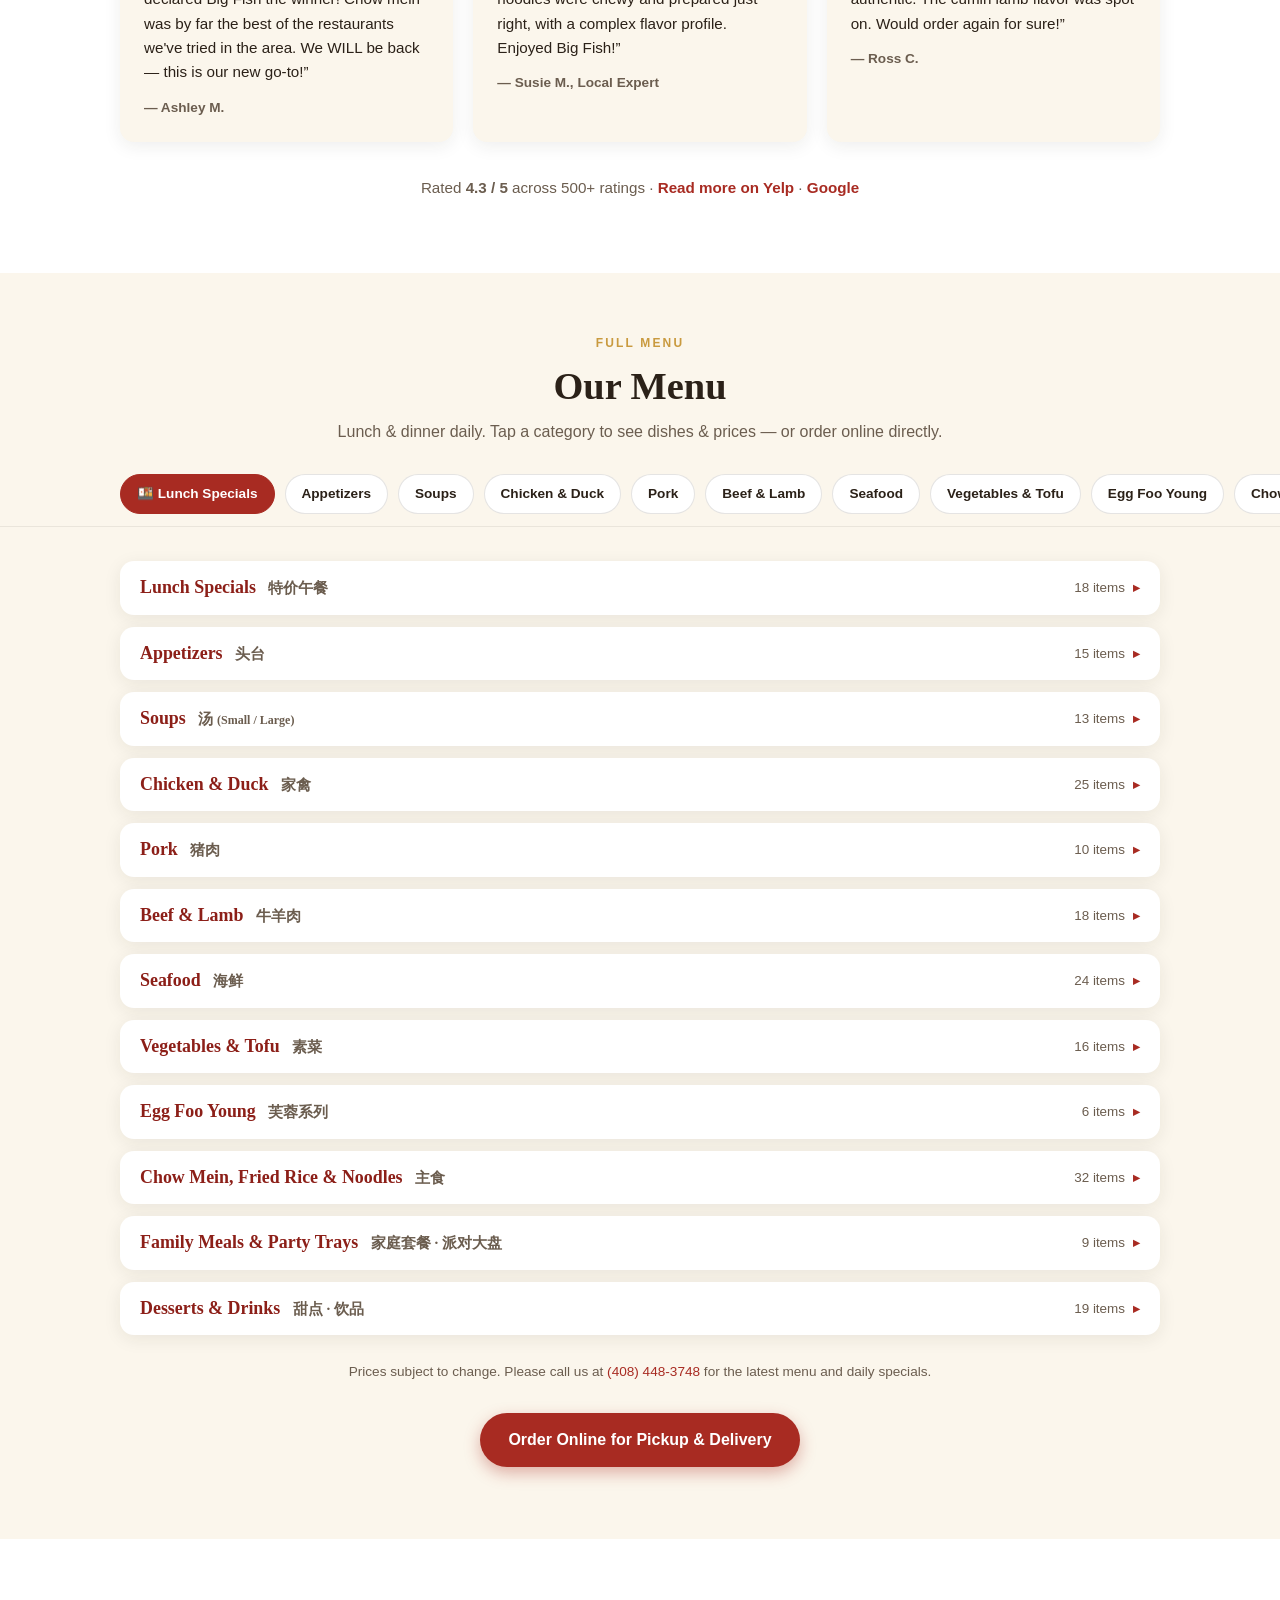
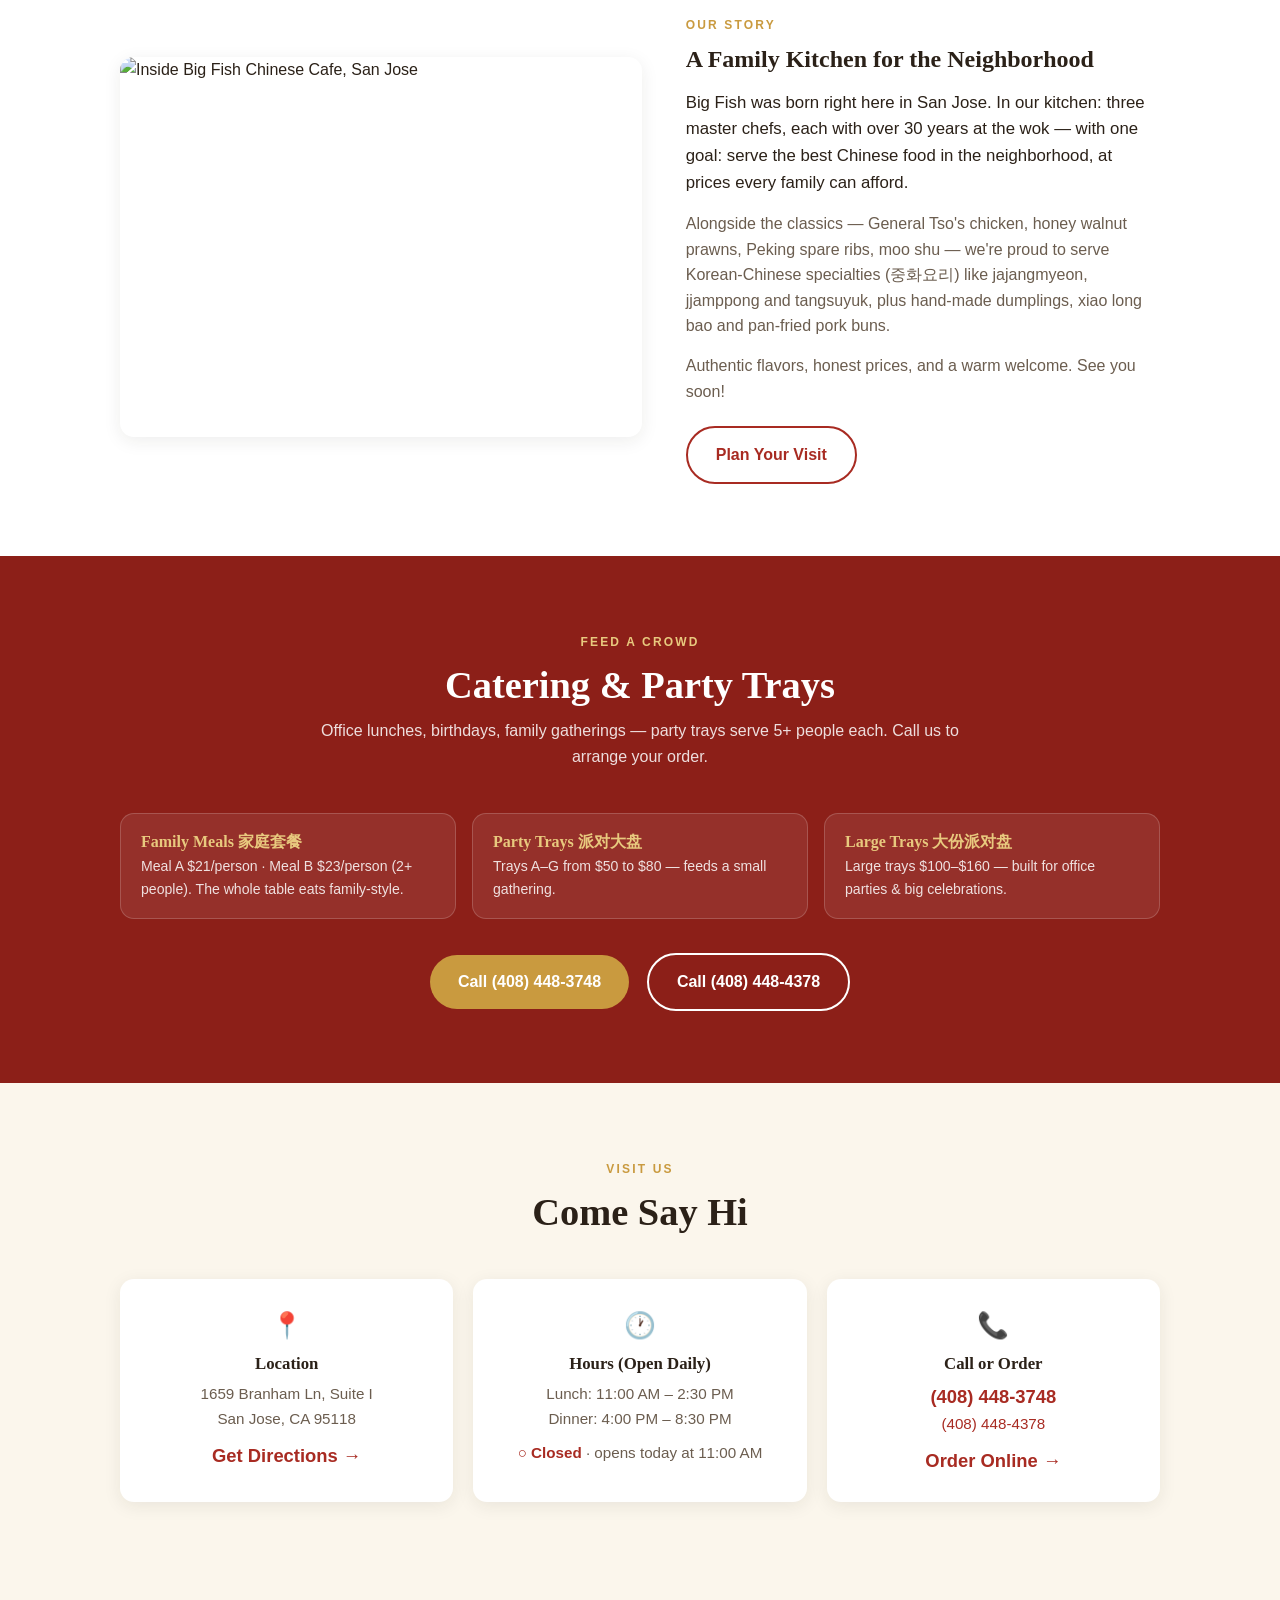
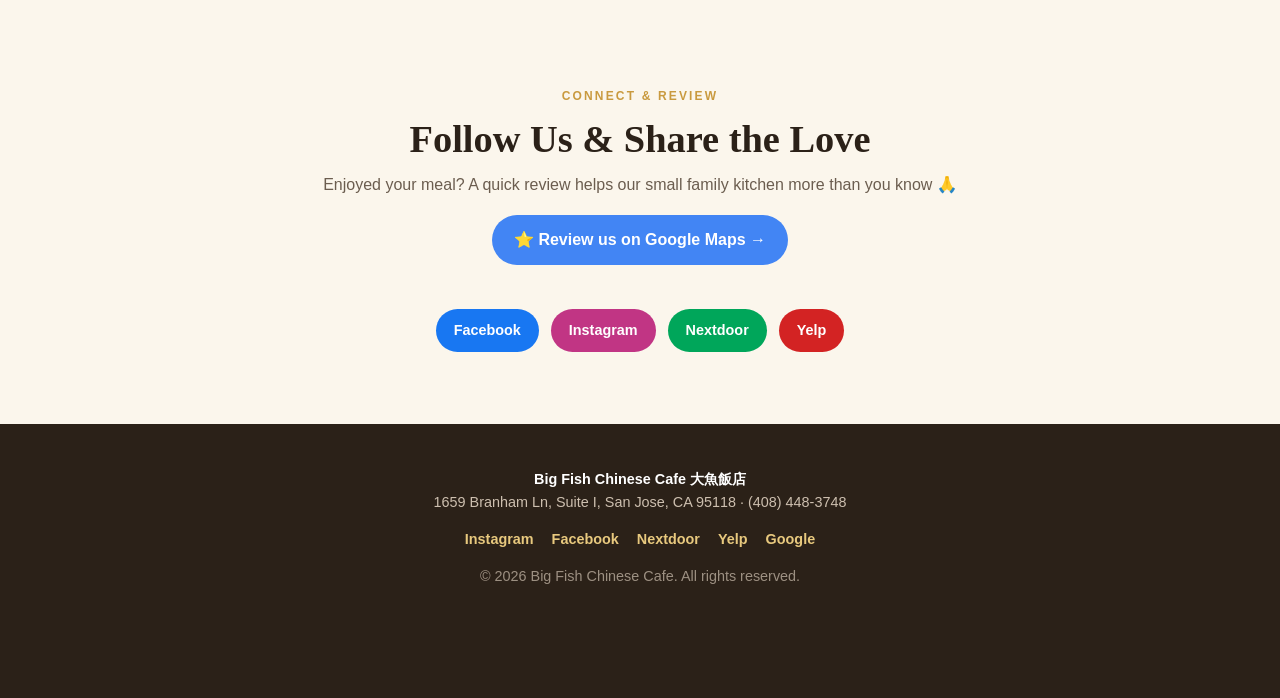
==== commit ee74e278: "Add $9.95 Full Plate announcement section Added a section for the $9.95 Full Plate announcement with" ====
--- a/index.html
+++ b/index.html
@@ -278,6 +278,24 @@
   </div>
 </section>
 
+<!-- $9.95 Full Plate announcement -->
+<section id="full-plate" style="background:linear-gradient(135deg,#241d15,#3a2517);border-top:3px solid #d4af60;border-bottom:3px solid #d4af60">
+  <div style="max-width:1080px;margin:0 auto;padding:44px 20px 64px;display:flex;align-items:center;gap:34px;flex-wrap:wrap;justify-content:center">
+    <div style="flex:0 0 auto;text-align:center">
+      <div style="font-size:clamp(3.2rem,7vw,4.6rem);font-weight:900;color:#f4ecdc;line-height:1">$9.95</div>
+      <div style="font-size:1.05rem;font-weight:800;letter-spacing:.18em;color:#d4af60;margin-top:6px">FULL PLATE</div>
+    </div>
+    <div style="flex:1 1 420px;min-width:280px">
+      <h2 style="color:#fff;font-size:clamp(1.35rem,3vw,1.85rem);margin-bottom:8px">十元管饱套餐 — Real Food, Under Ten Bucks</h2>
+      <p style="color:#e8dcc4;margin-bottom:6px">Everything got expensive. Lunch doesn't have to be. Your choice of <strong style="color:#d4af60">any of 18 entr&eacute;es</strong> + steamed rice + fresh broccoli. Full-size portion, no fine print.</p>
+      <p style="color:#c8bca8;font-size:.95rem">Every day, weekends included &middot; 11:00 AM &ndash; 2:30 PM</p>
+    </div>
+    <div style="flex:0 0 auto">
+      <a class="btn btn-gold" href="https://www.clover.com/online-ordering/big-fish-chinese-cafe-san-jose">🥡 Get the $9.95 Plate</a>
+    </div>
+  </div>
+</section>
+
 <div class="value-strip">
   <div class="vp"><div class="ico">🥢</div><h3>Genuine Chinese Cuisine</h3><p>Truly authentic flavors — a rich menu of classic dishes, made with fresh, healthy ingredients.</p></div>
   <div class="vp"><div class="ico">💰</div><h3>Unbeatable Prices</h3><p>Chow mein &amp; fried rice from $13.95, most entrees under $18 — a real family feast without the splurge.</p></div>
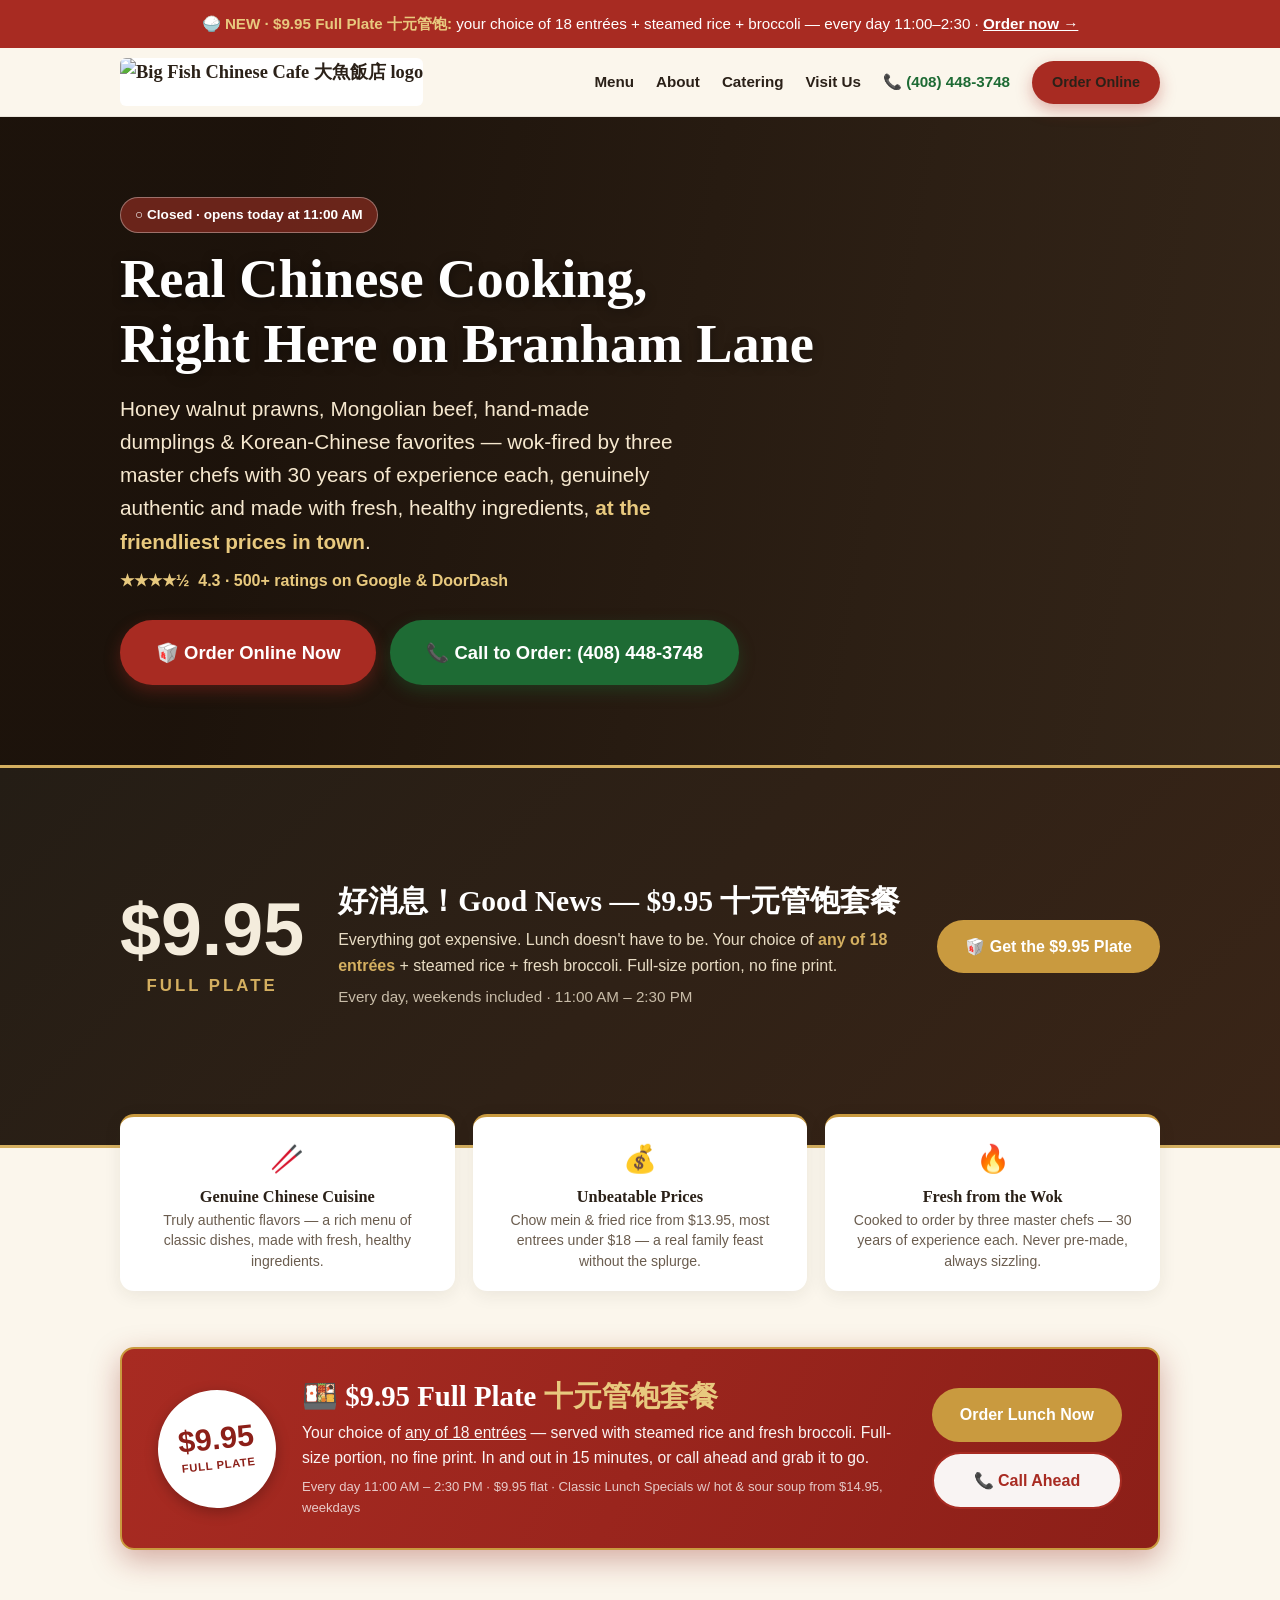
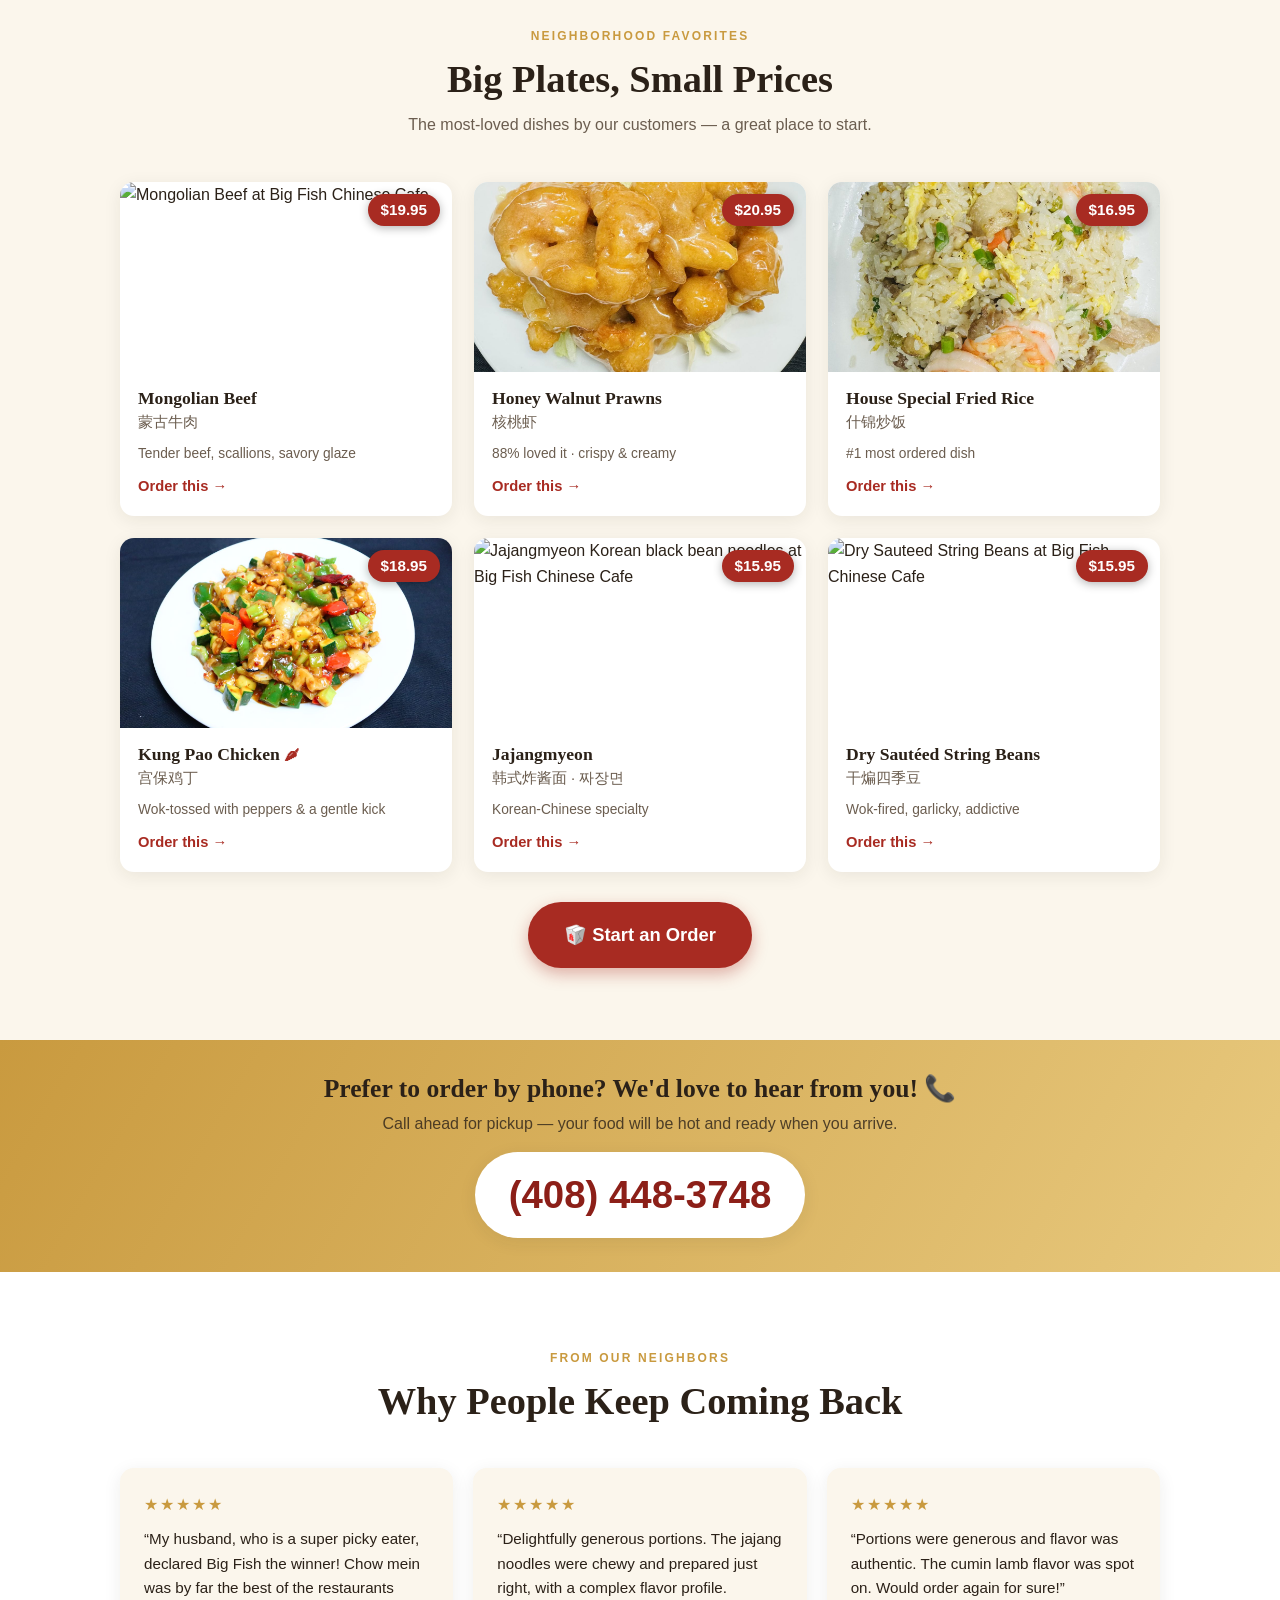
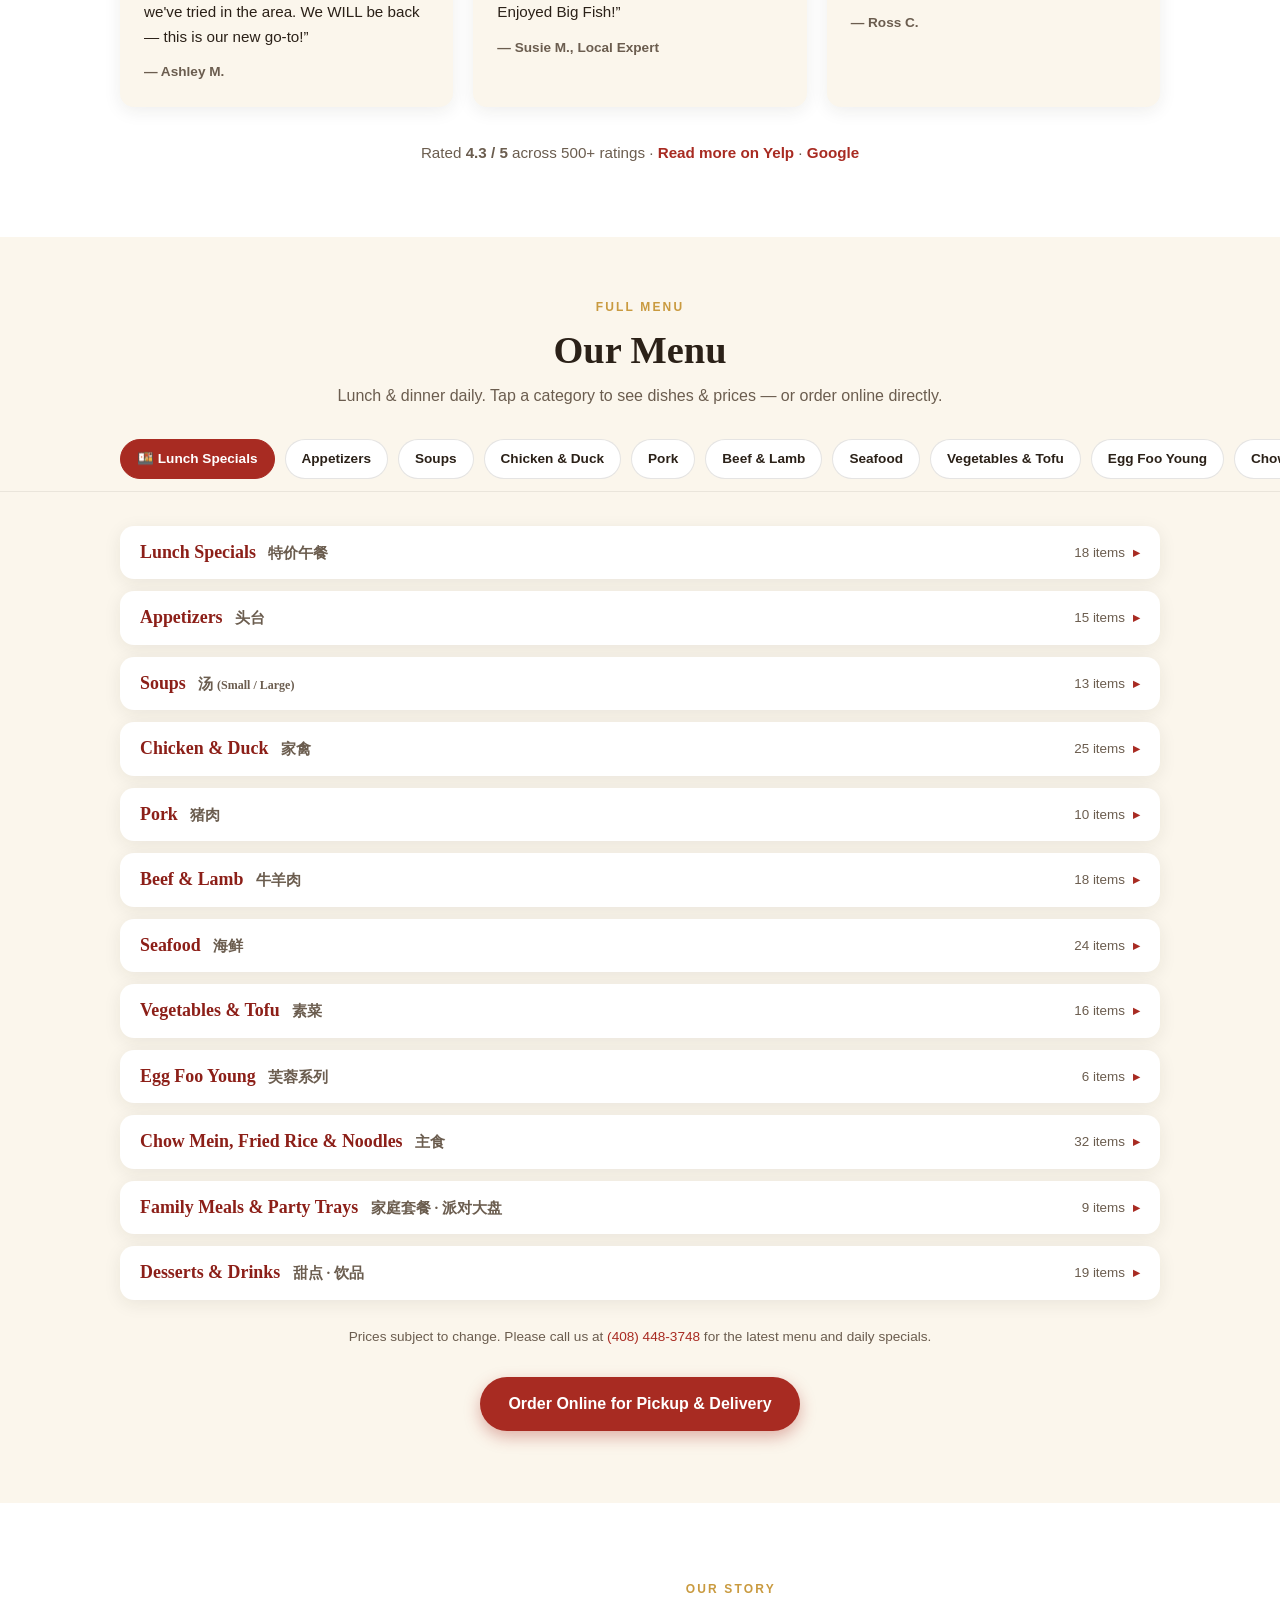
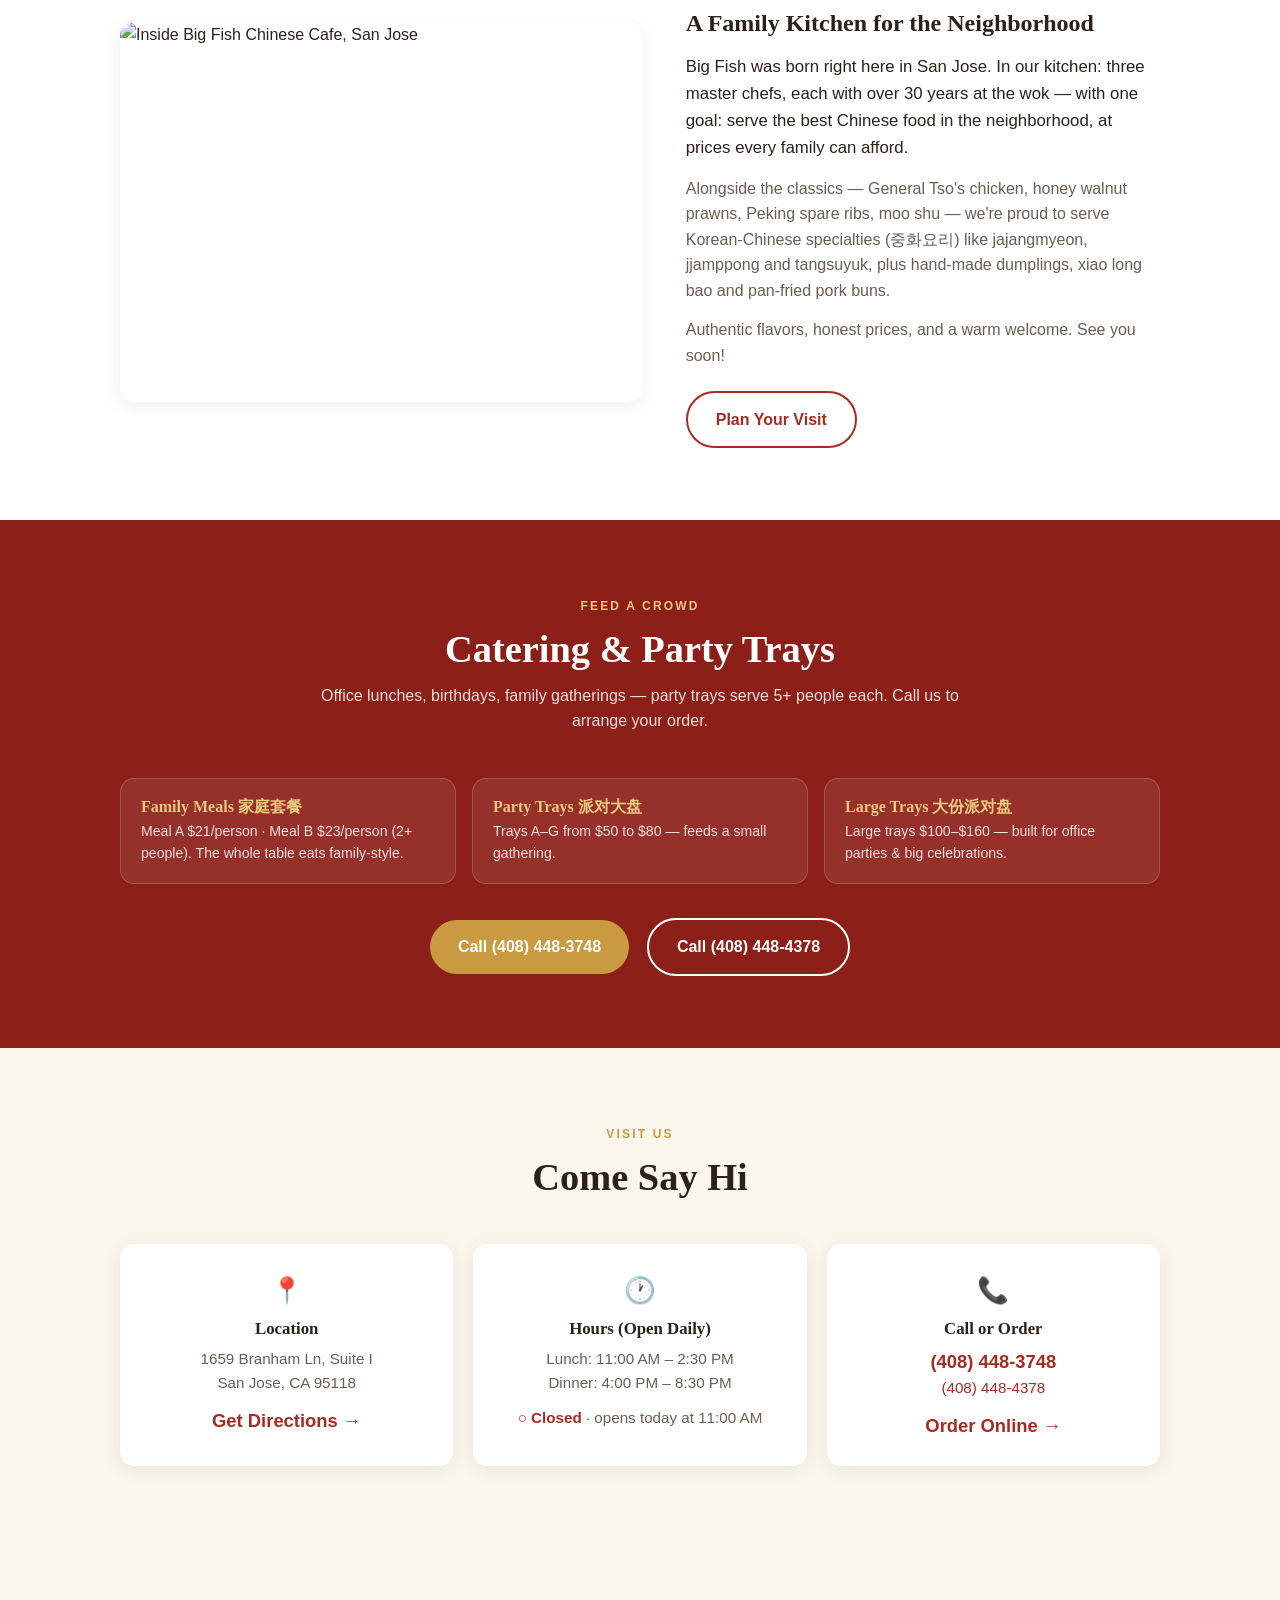
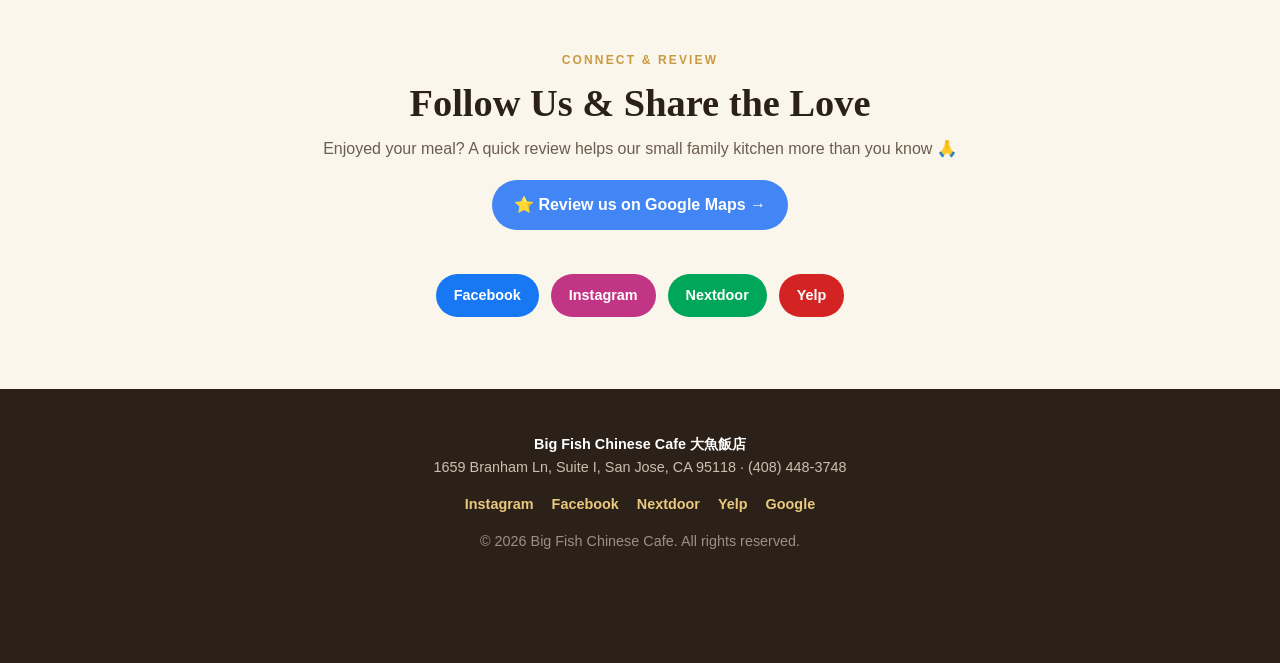
==== commit f3f2fbcc: "Change homepage headline to Good News wording" ====
--- a/index.html
+++ b/index.html
@@ -286,7 +286,7 @@
       <div style="font-size:1.05rem;font-weight:800;letter-spacing:.18em;color:#d4af60;margin-top:6px">FULL PLATE</div>
     </div>
     <div style="flex:1 1 420px;min-width:280px">
-      <h2 style="color:#fff;font-size:clamp(1.35rem,3vw,1.85rem);margin-bottom:8px">十元管饱套餐 — Real Food, Under Ten Bucks</h2>
+      <h2 style="color:#fff;font-size:clamp(1.35rem,3vw,1.85rem);margin-bottom:8px">好消息！Good News — $9.95 十元管饱套餐</h2>
       <p style="color:#e8dcc4;margin-bottom:6px">Everything got expensive. Lunch doesn't have to be. Your choice of <strong style="color:#d4af60">any of 18 entr&eacute;es</strong> + steamed rice + fresh broccoli. Full-size portion, no fine print.</p>
       <p style="color:#c8bca8;font-size:.95rem">Every day, weekends included &middot; 11:00 AM &ndash; 2:30 PM</p>
     </div>
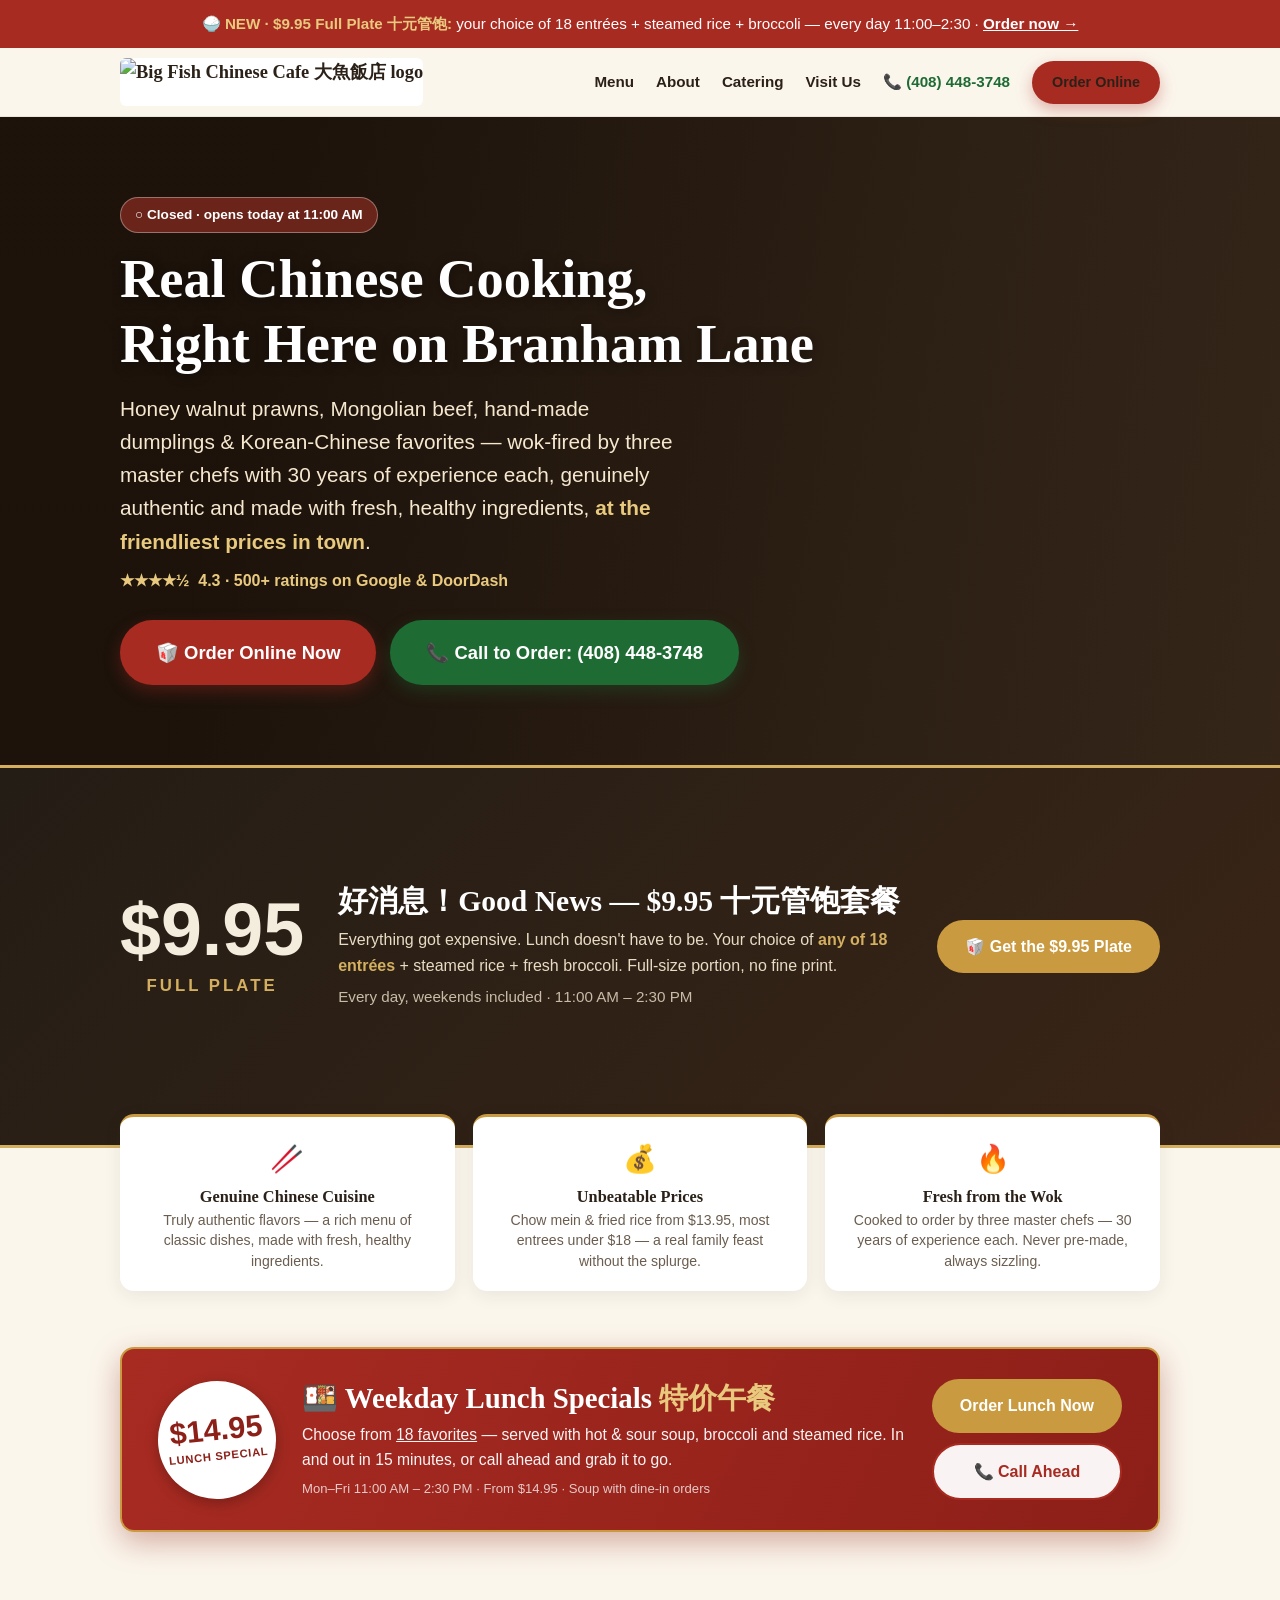
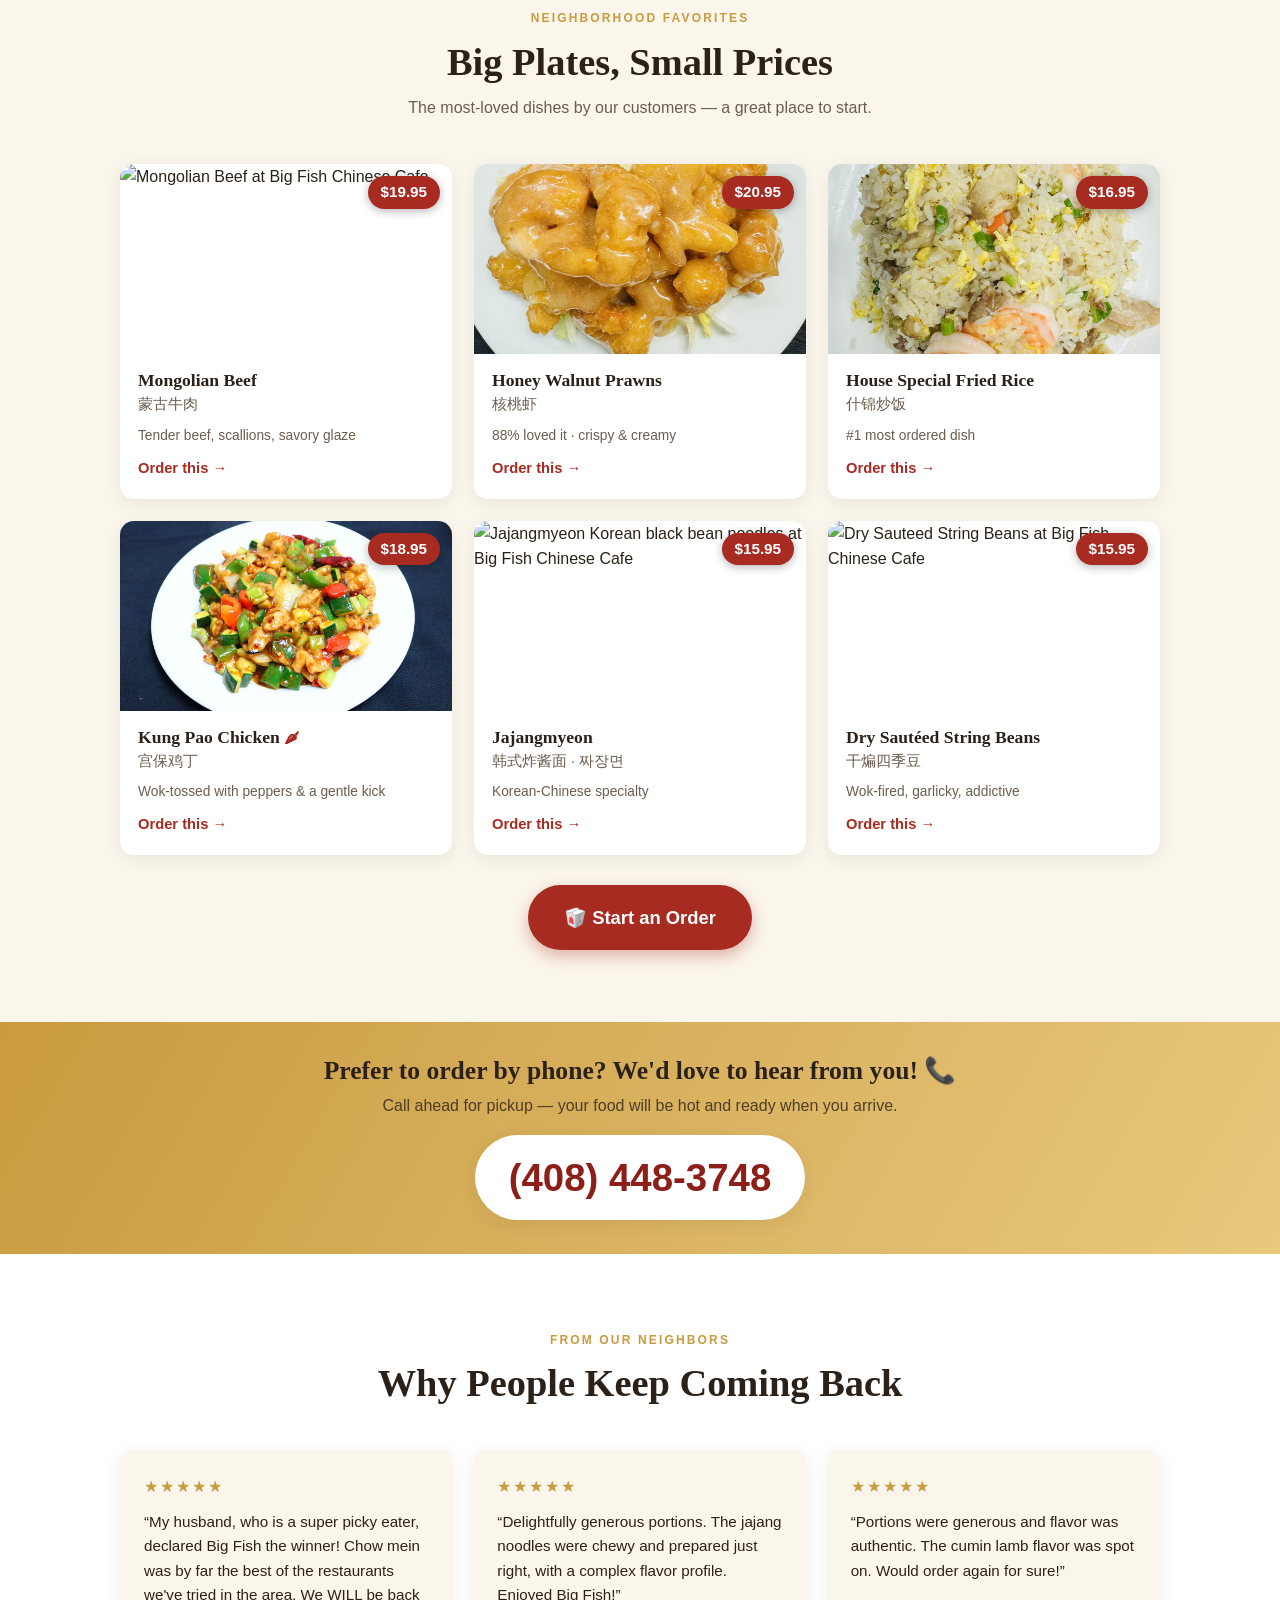
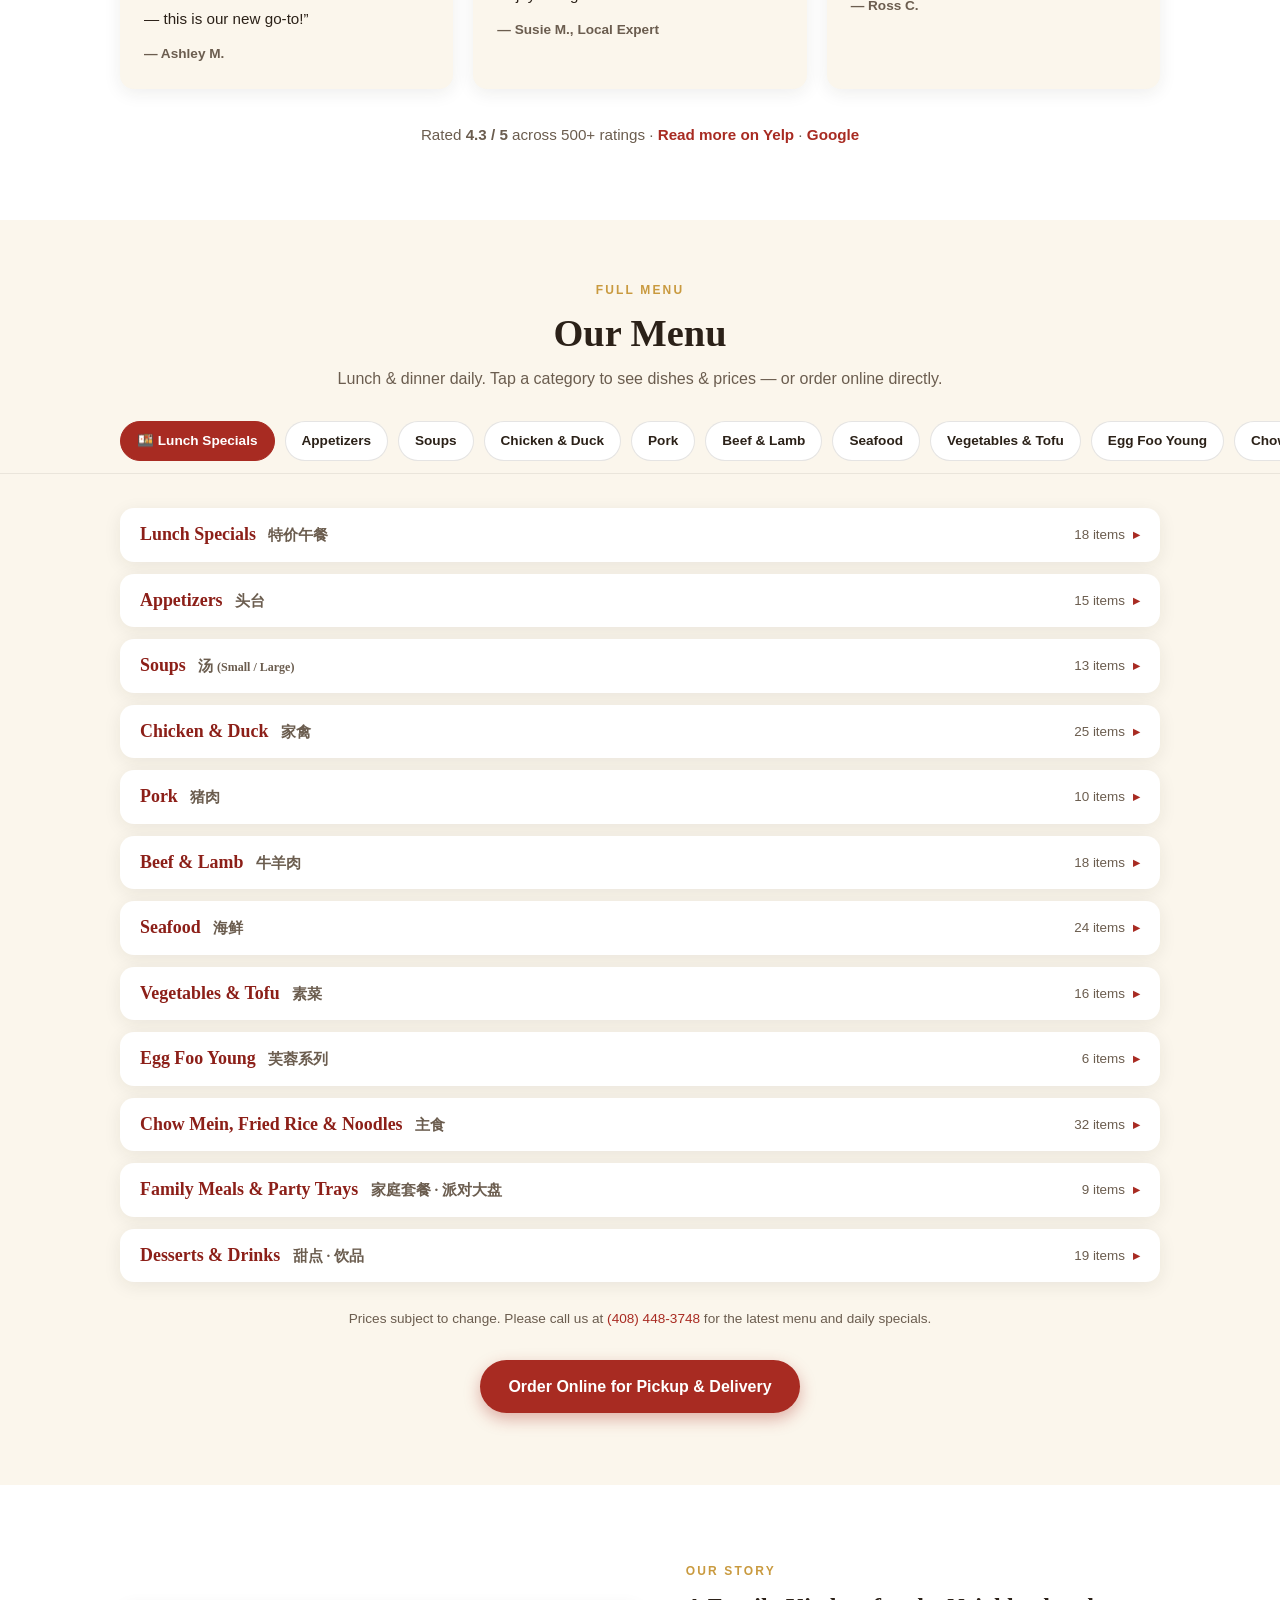
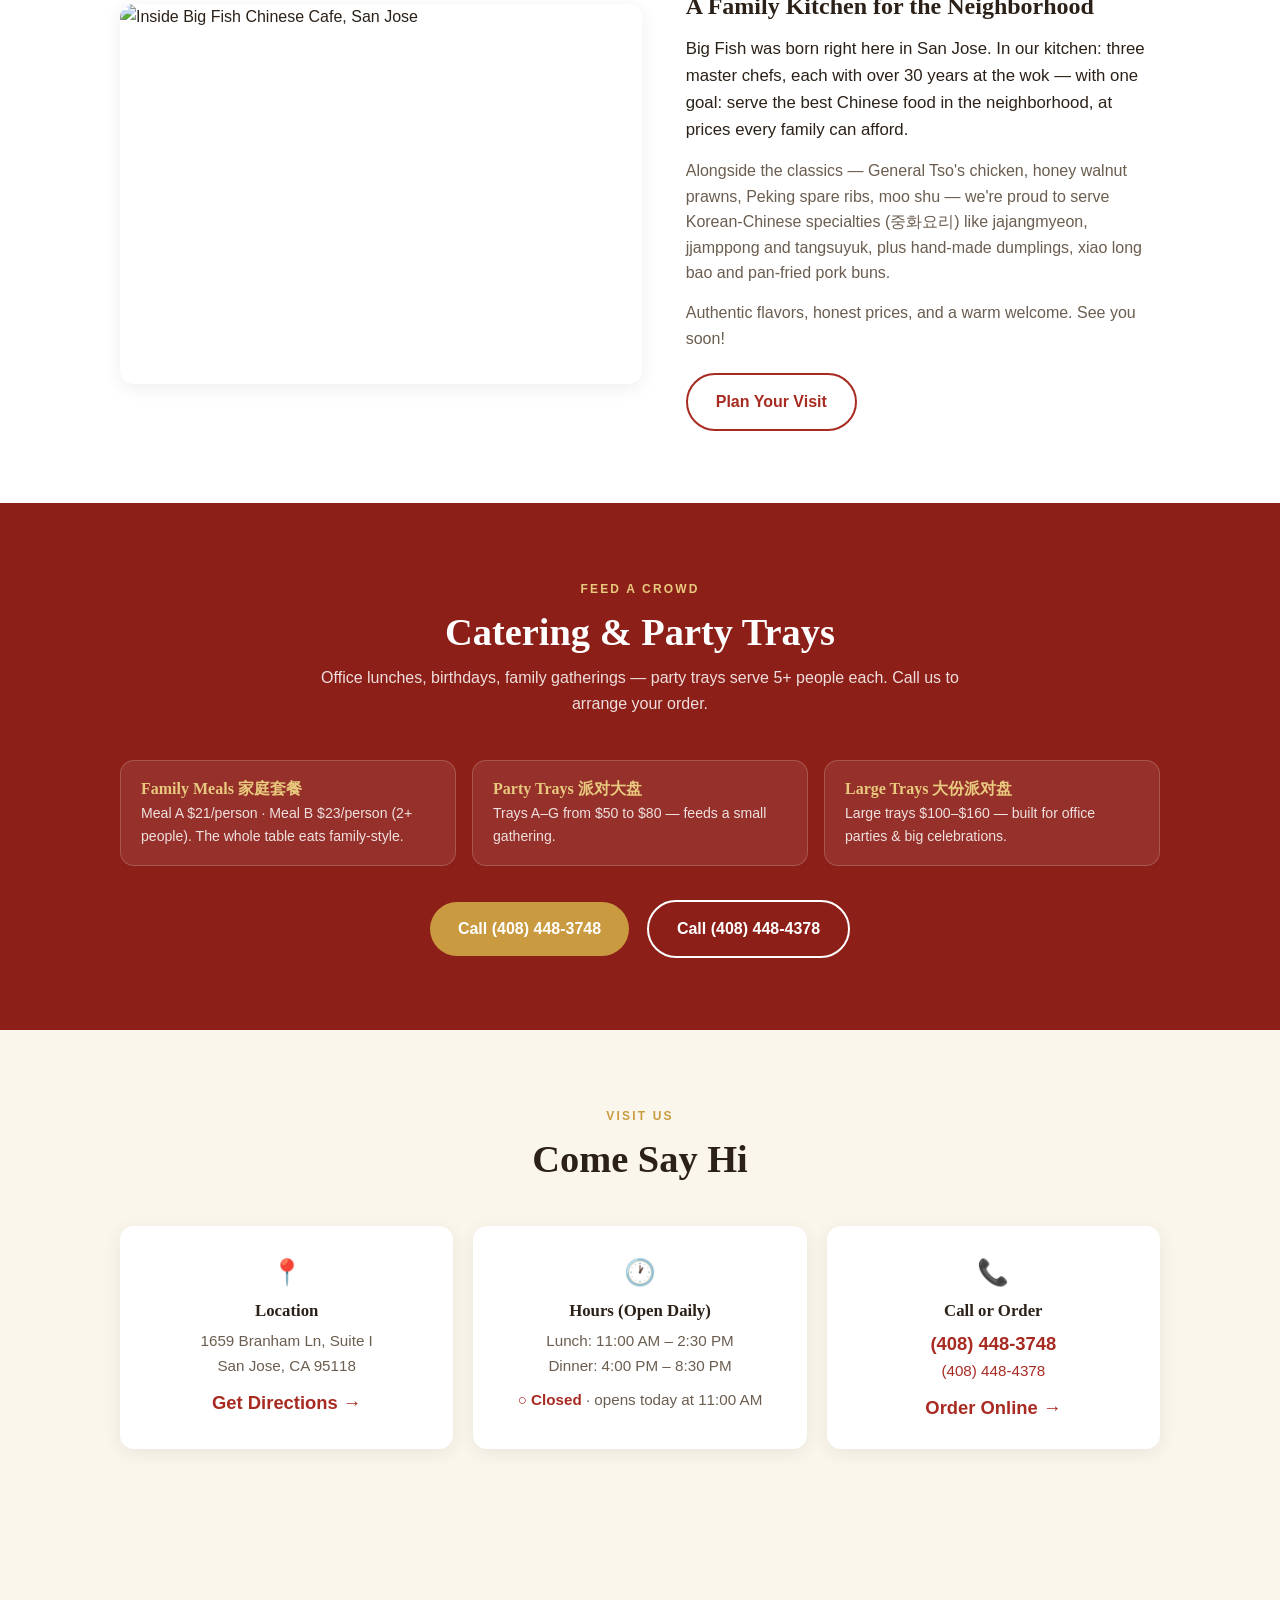
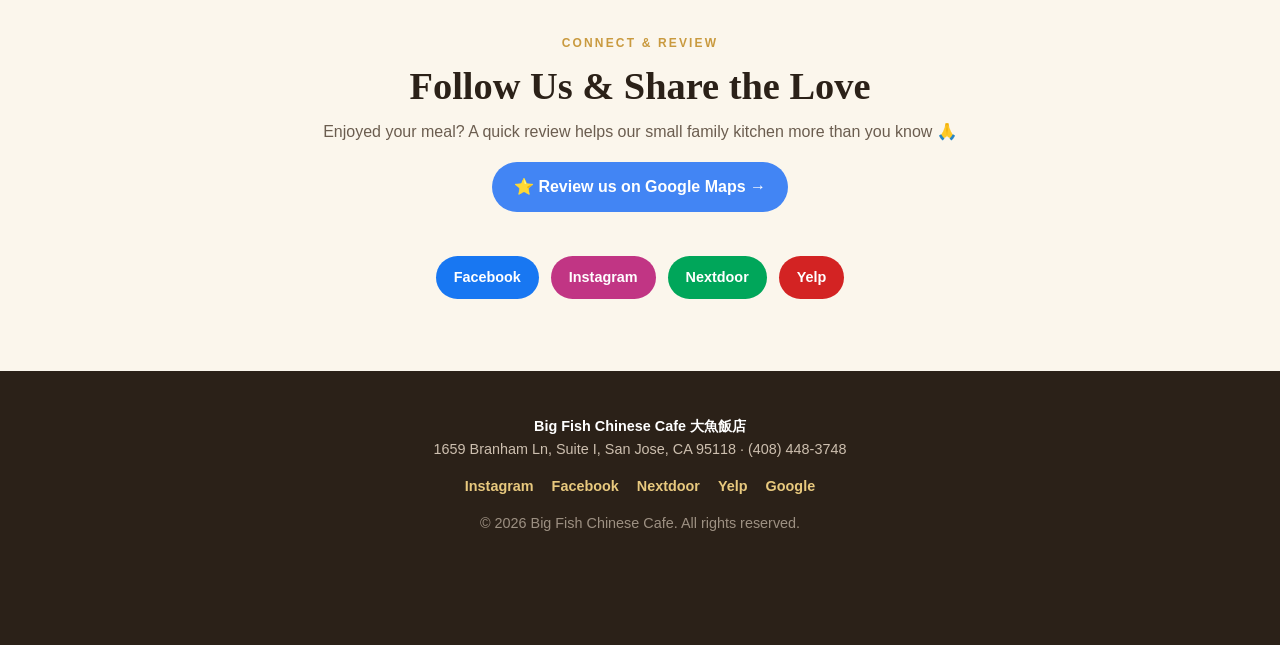
==== commit ff3e9448: "Restore classic lunch special banner to avoid duplicate $9.95 promo" ====
--- a/index.html
+++ b/index.html
@@ -304,11 +304,11 @@
 
 <div class="lunch-banner" id="lunch">
   <div class="lunch-inner">
-    <div class="lunch-price"><span class="amount">$9.95</span><span class="label">FULL PLATE</span></div>
+    <div class="lunch-price"><span class="amount">$14.95</span><span class="label">LUNCH SPECIAL</span></div>
     <div class="lunch-info">
-      <h2>🍱 $9.95 Full Plate <span style="color:var(--gold-light)">十元管饱套餐</span></h2>
-      <p>Your choice of <a href="#m-lunch" style="color:#fff;text-decoration:underline">any of 18 entrées</a> — served with steamed rice and fresh broccoli. Full-size portion, no fine print. In and out in 15 minutes, or call ahead and grab it to go.</p>
-      <p class="terms">Every day 11:00 AM – 2:30 PM · $9.95 flat · Classic Lunch Specials w/ hot &amp; sour soup from $14.95, weekdays</p>
+      <h2>🍱 Weekday Lunch Specials <span style="color:var(--gold-light)">特价午餐</span></h2>
+      <p>Choose from <a href="#m-lunch" style="color:#fff;text-decoration:underline">18 favorites</a> — served with hot &amp; sour soup, broccoli and steamed rice. In and out in 15 minutes, or call ahead and grab it to go.</p>
+      <p class="terms">Mon–Fri 11:00 AM – 2:30 PM · From $14.95 · Soup with dine-in orders</p>
     </div>
     <div class="lunch-cta">
       <a class="btn btn-gold" href="https://www.clover.com/online-ordering/big-fish-chinese-cafe-san-jose">Order Lunch Now</a>
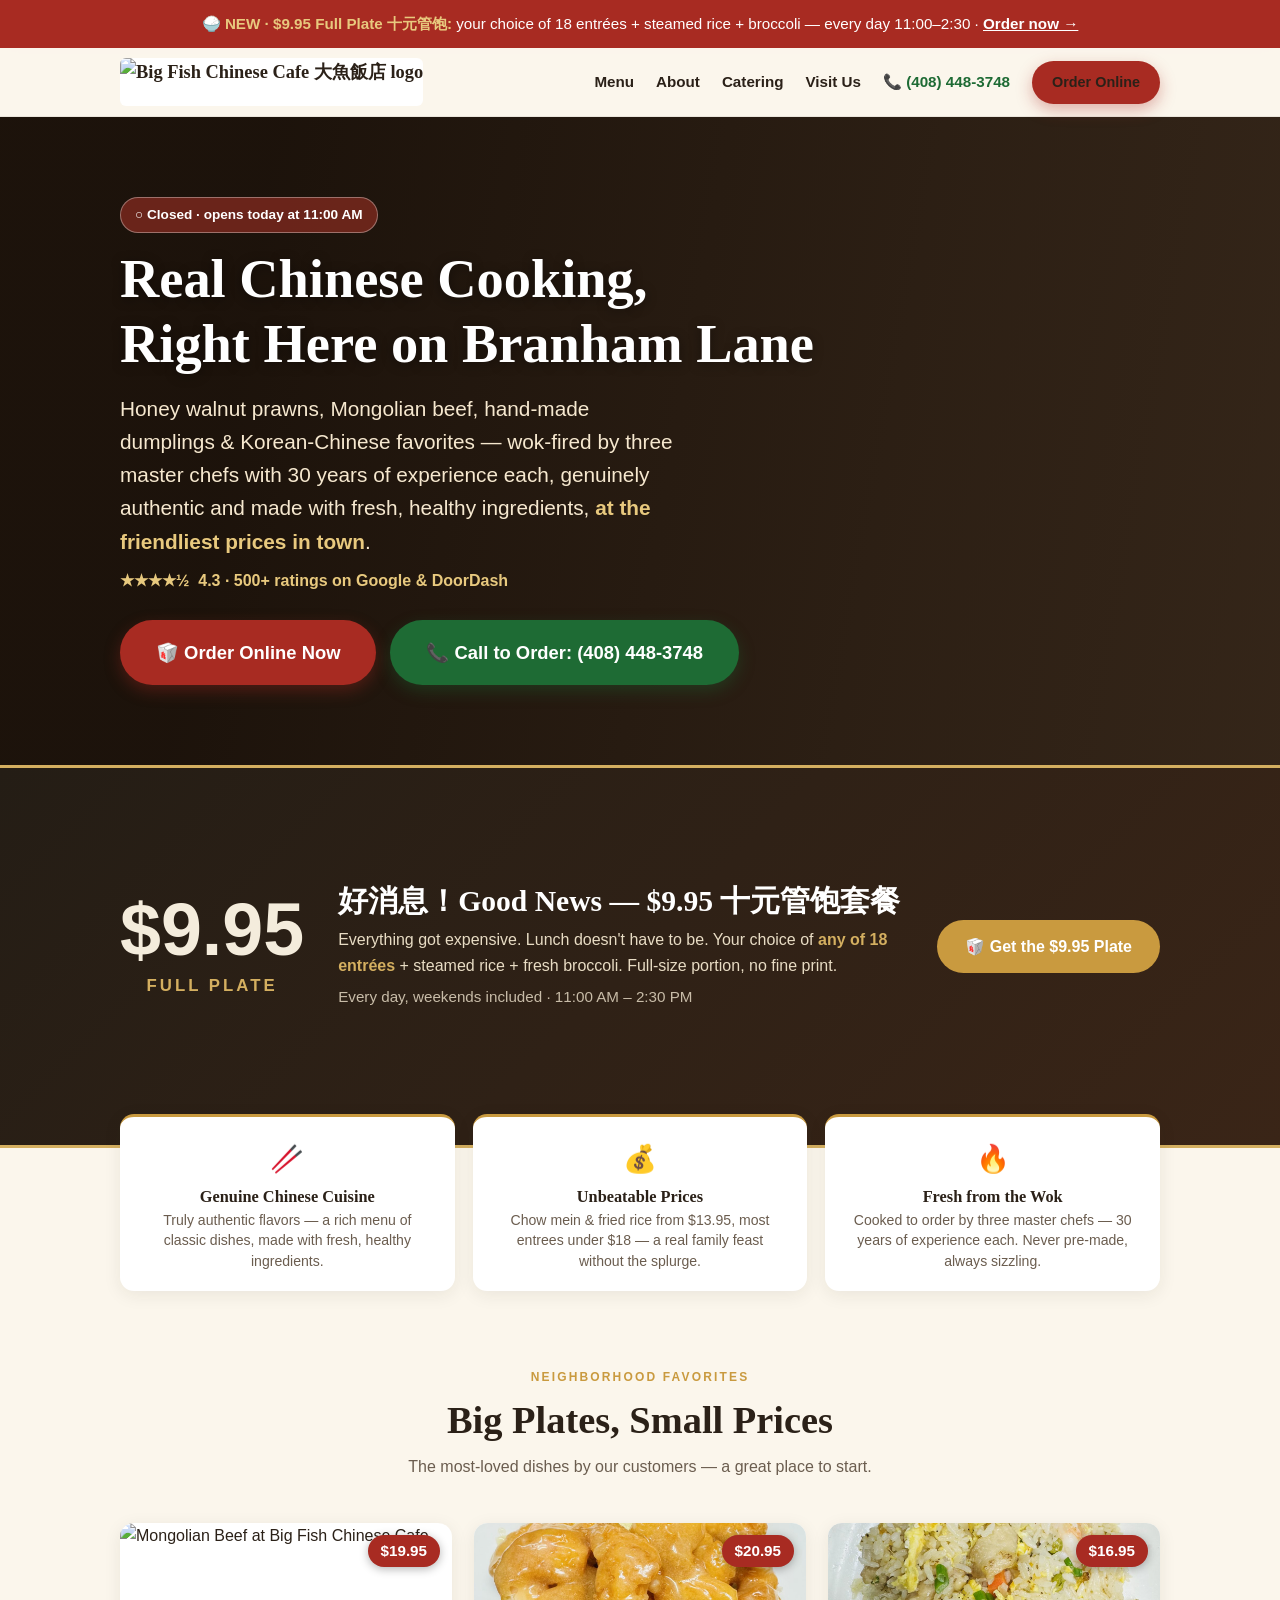
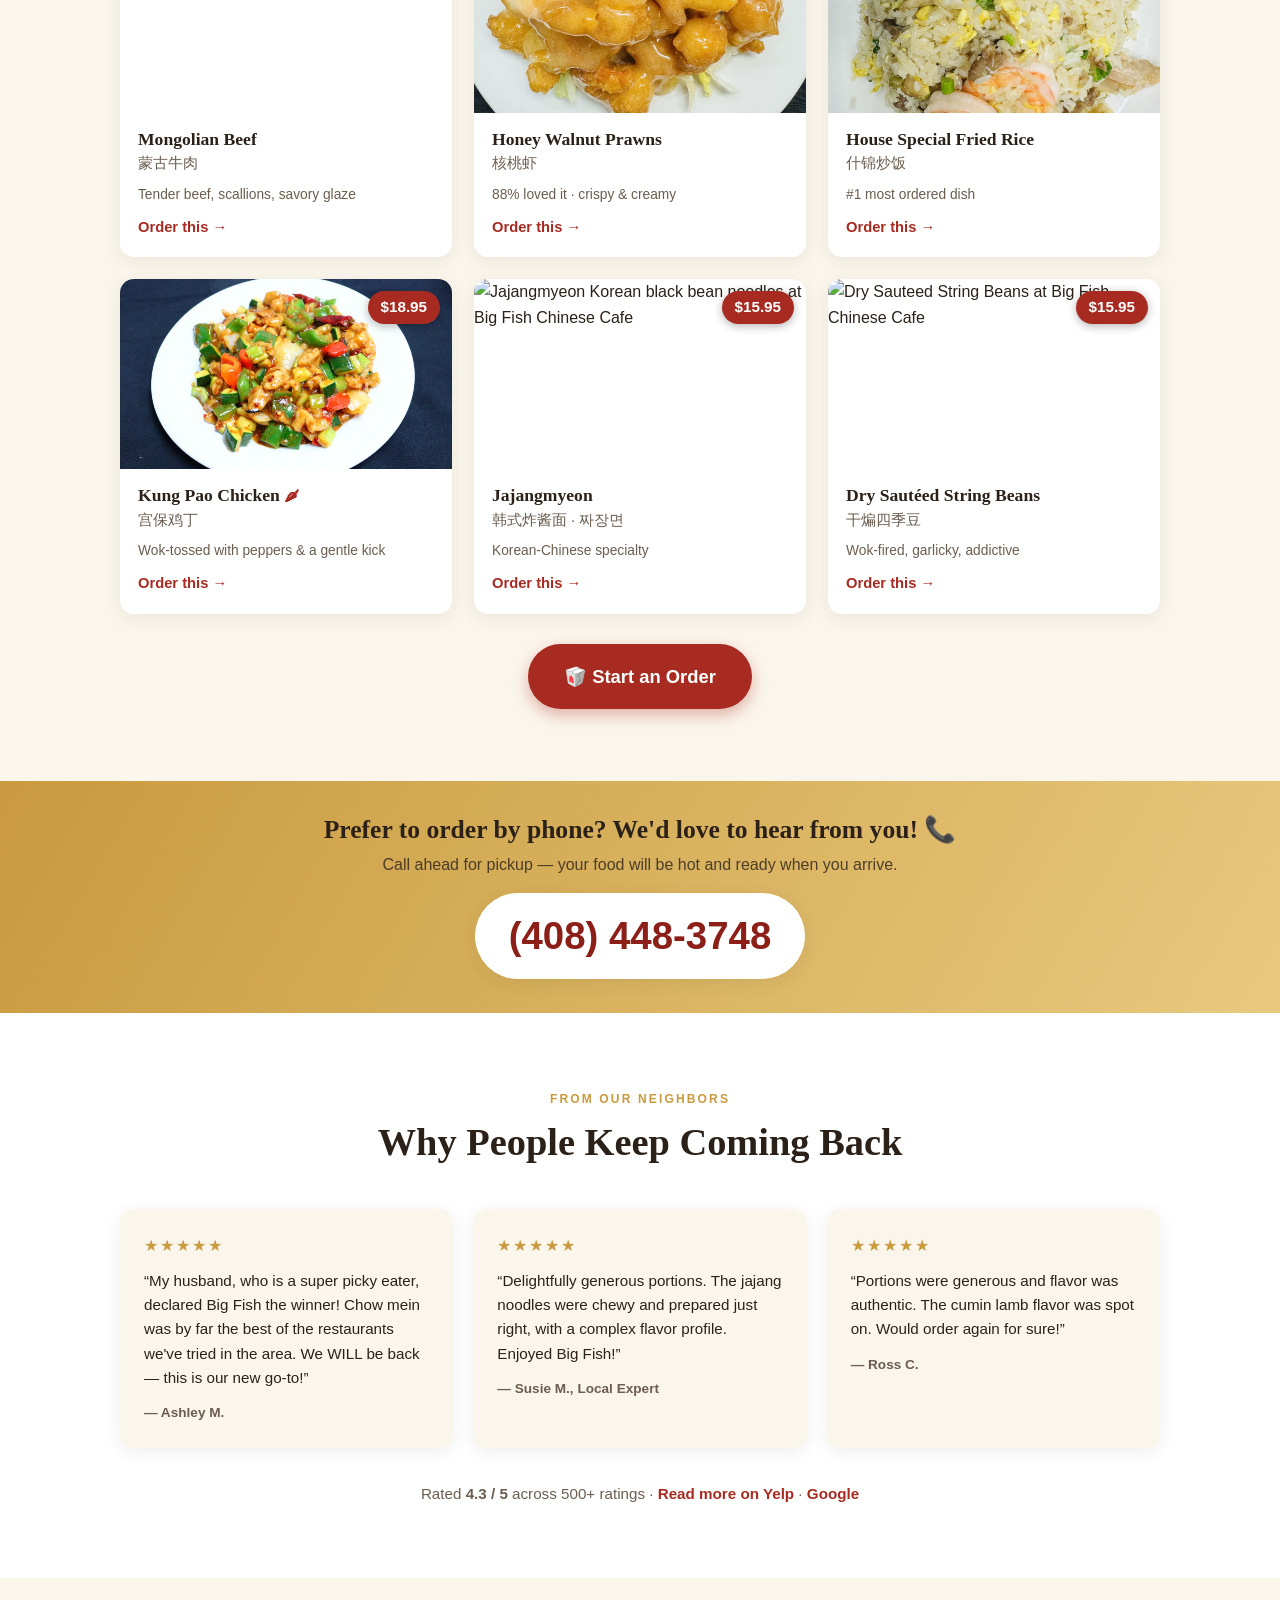
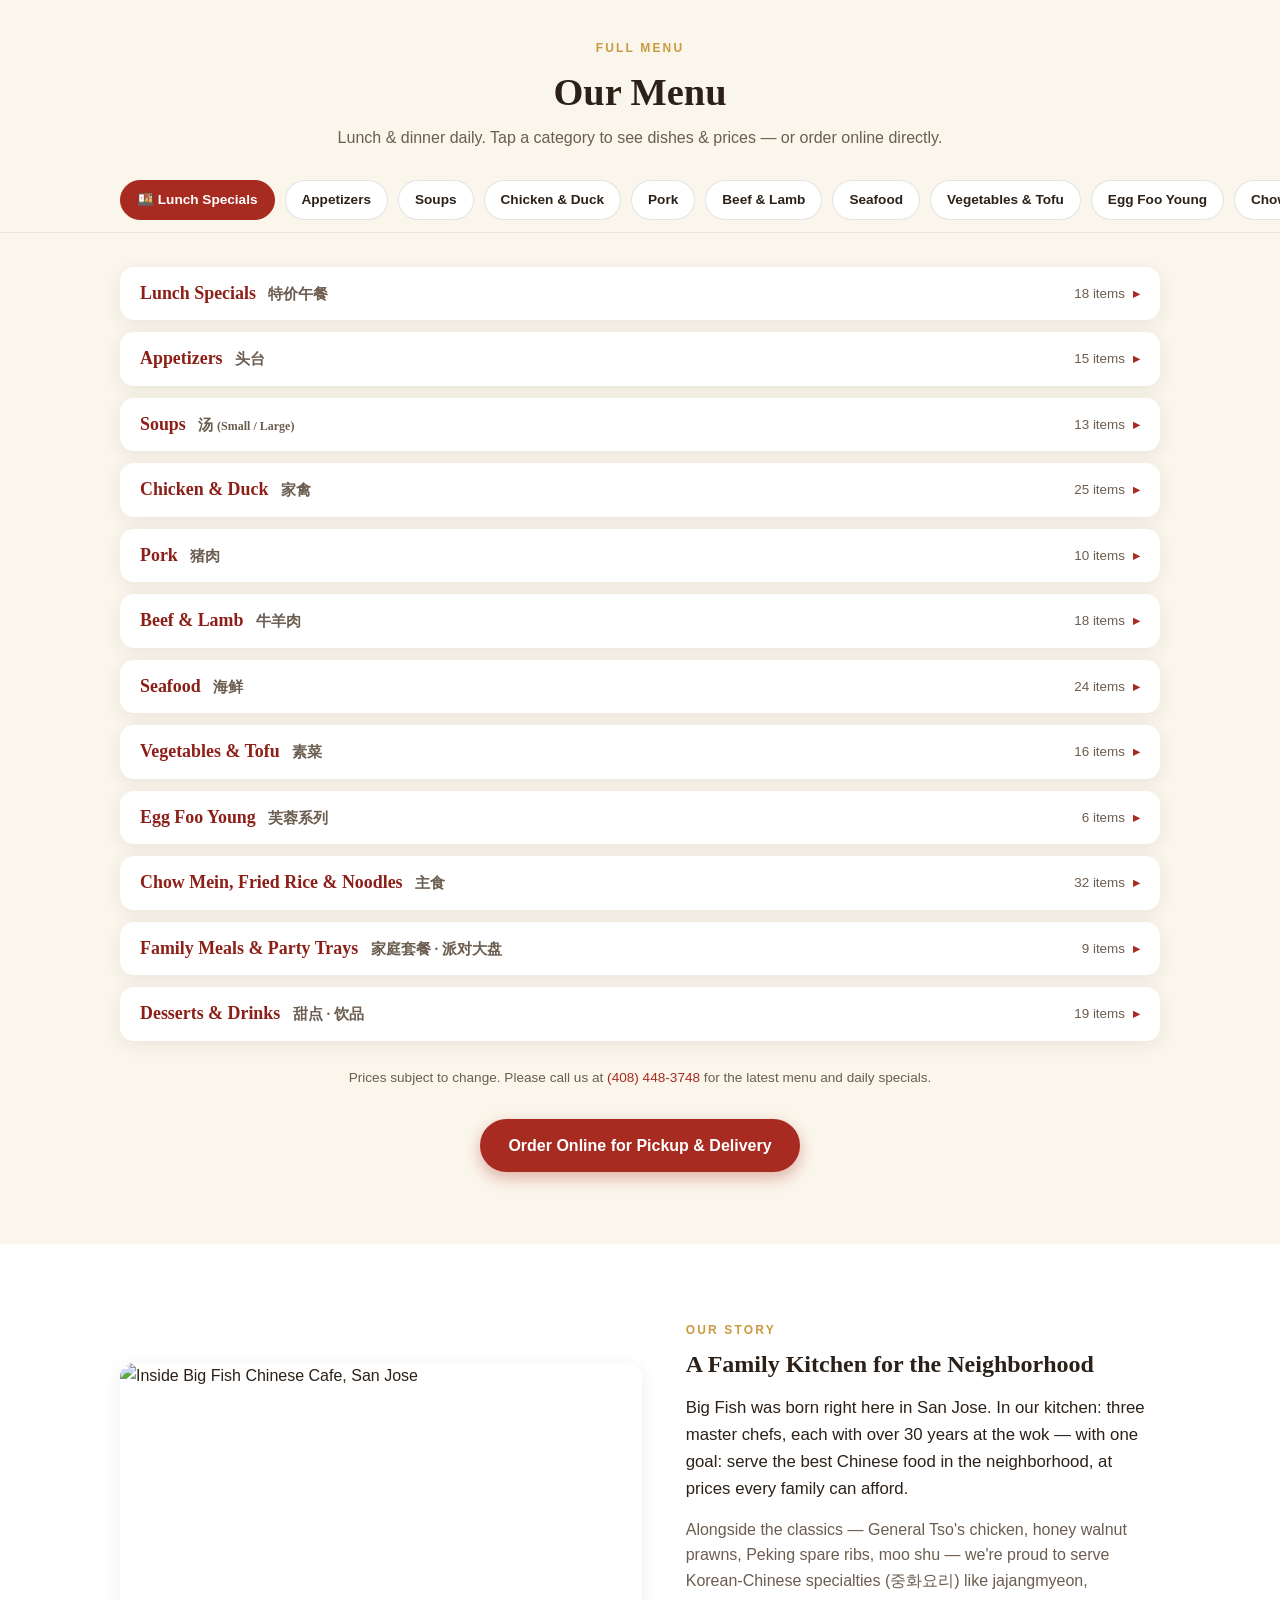
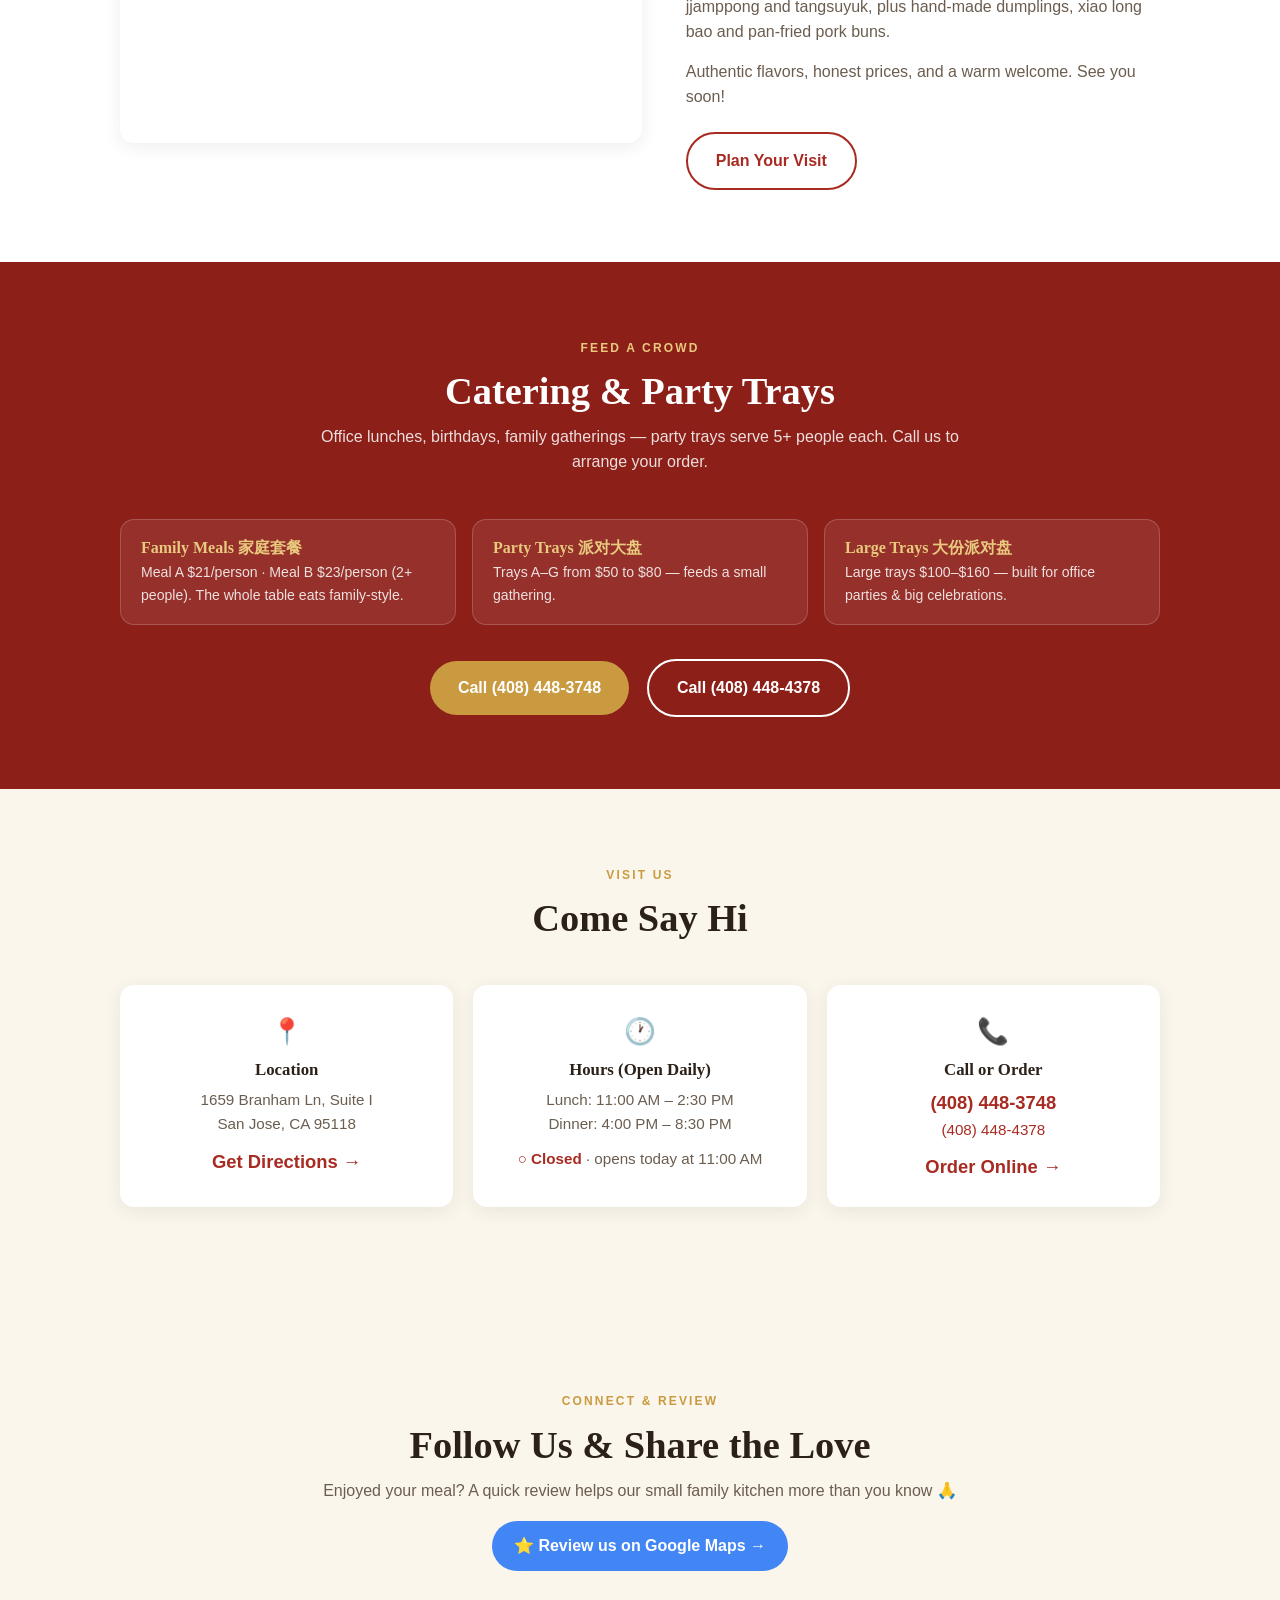
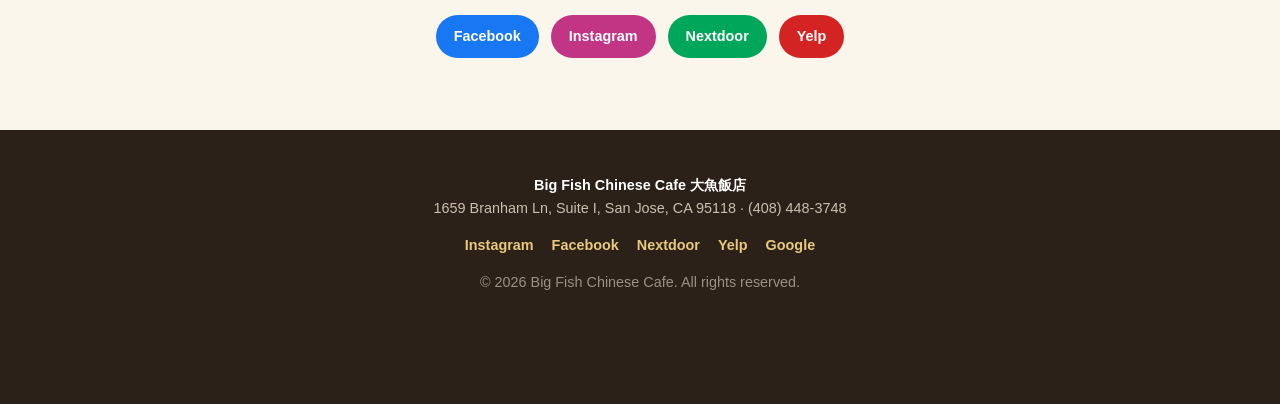
==== commit cbc55d34: "Remove lunch special banner to keep homepage concise Removed the lunch special section from the HTML" ====
--- a/index.html
+++ b/index.html
@@ -302,21 +302,6 @@
   <div class="vp"><div class="ico">🔥</div><h3>Fresh from the Wok</h3><p>Cooked to order by three master chefs — 30 years of experience each. Never pre-made, always sizzling.</p></div>
 </div>
 
-<div class="lunch-banner" id="lunch">
-  <div class="lunch-inner">
-    <div class="lunch-price"><span class="amount">$14.95</span><span class="label">LUNCH SPECIAL</span></div>
-    <div class="lunch-info">
-      <h2>🍱 Weekday Lunch Specials <span style="color:var(--gold-light)">特价午餐</span></h2>
-      <p>Choose from <a href="#m-lunch" style="color:#fff;text-decoration:underline">18 favorites</a> — served with hot &amp; sour soup, broccoli and steamed rice. In and out in 15 minutes, or call ahead and grab it to go.</p>
-      <p class="terms">Mon–Fri 11:00 AM – 2:30 PM · From $14.95 · Soup with dine-in orders</p>
-    </div>
-    <div class="lunch-cta">
-      <a class="btn btn-gold" href="https://www.clover.com/online-ordering/big-fish-chinese-cafe-san-jose">Order Lunch Now</a>
-      <a class="btn btn-outline" style="background:rgba(255,255,255,.95)" href="tel:4084483748">📞 Call Ahead</a>
-    </div>
-  </div>
-</div>
-
 <section id="favorites">
   <div class="wrap">
     <div class="section-head">
